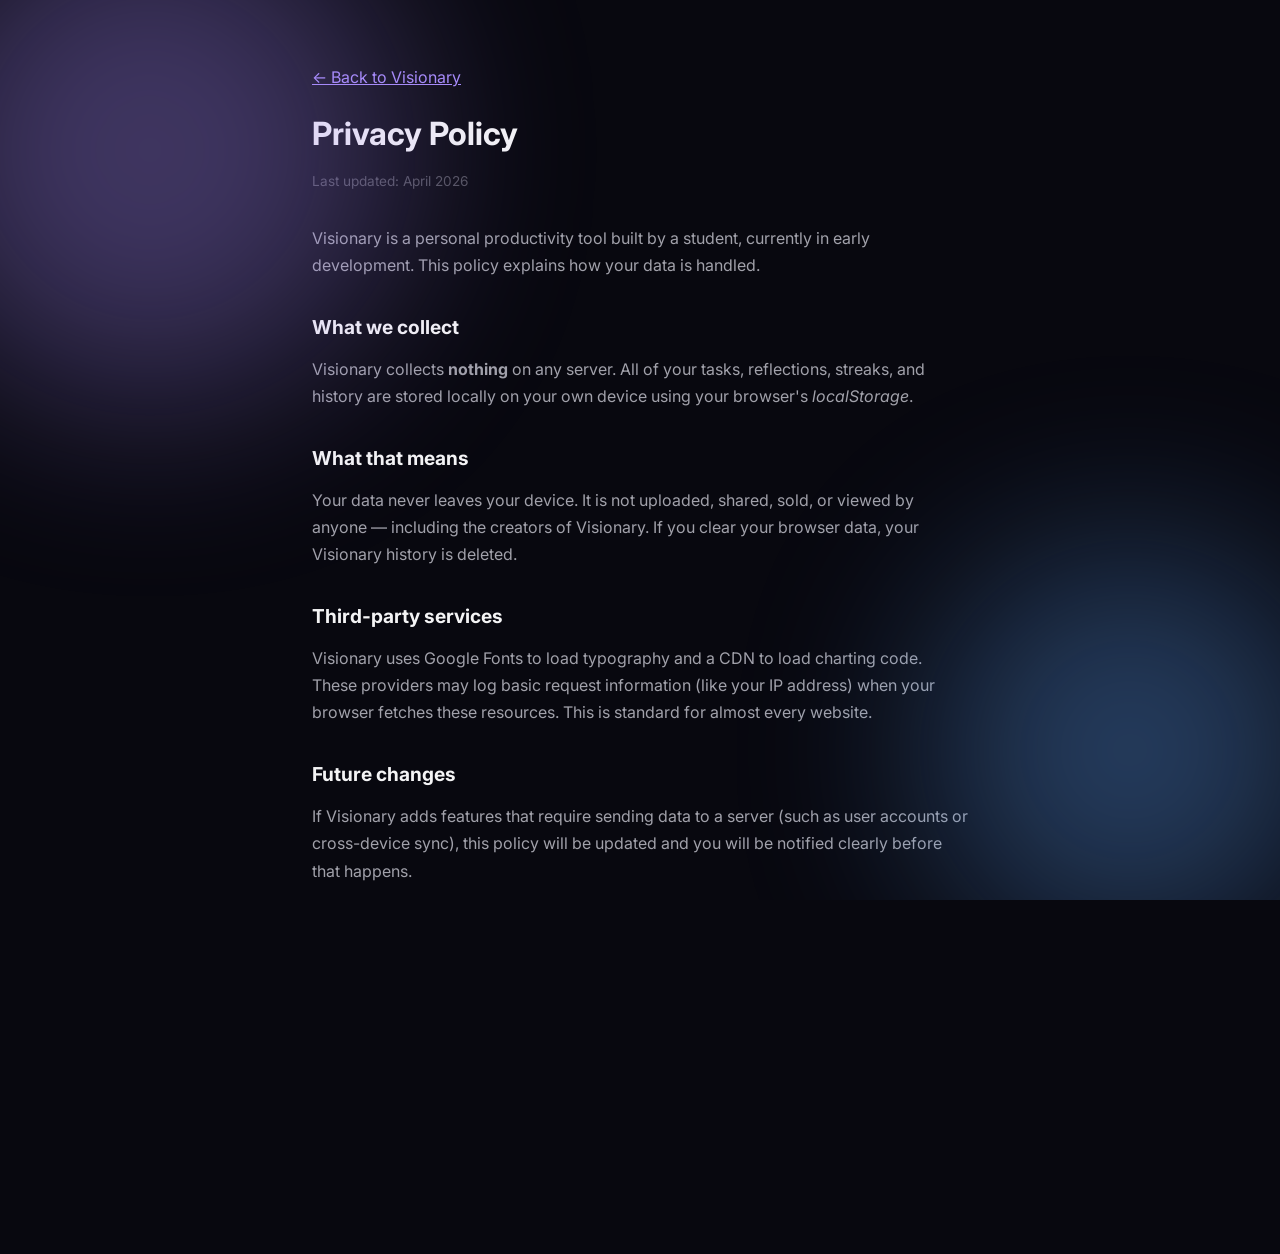
==== privacy.html @ 904a61d9 "Connected Supabase backend" ====
<!DOCTYPE html>
<html lang="en" data-theme="dark">
<head>
  <meta charset="UTF-8">
  <title>Privacy Policy — Visionary</title>
  <link rel="stylesheet" href="style.css">
  <link href="https://fonts.googleapis.com/css2?family=Inter:wght@400;600;700&display=swap" rel="stylesheet">
  <style>
    .policy-wrap { max-width: 720px; margin: 0 auto; padding: 4rem 2rem; line-height: 1.7; }
    .policy-wrap h1 { font-size: 2rem; margin-bottom: 0.5rem; }
    .policy-wrap h2 { font-size: 1.2rem; margin: 2rem 0 0.75rem; }
    .policy-wrap p { margin-bottom: 1rem; color: var(--text-dim); }
    .policy-wrap a { color: var(--accent-1); }
    .policy-wrap .updated { color: var(--text-faint); font-size: 0.85rem; margin-bottom: 2rem; }
  </style>
</head>
<body>
  <div class="bg-blobs">
    <div class="blob blob-1"></div>
    <div class="blob blob-2"></div>
  </div>

  <div class="policy-wrap">
    <p><a href="index.html">← Back to Visionary</a></p>
    <h1>Privacy Policy</h1>
    <p class="updated">Last updated: April 2026</p>

    <p>Visionary is a personal productivity tool built by a student, currently in early development. This policy explains how your data is handled.</p>

    <h2>What we collect</h2>
    <p>Visionary collects <strong>nothing</strong> on any server. All of your tasks, reflections, streaks, and history are stored locally on your own device using your browser's <em>localStorage</em>.</p>

    <h2>What that means</h2>
    <p>Your data never leaves your device. It is not uploaded, shared, sold, or viewed by anyone — including the creators of Visionary. If you clear your browser data, your Visionary history is deleted.</p>

    <h2>Third-party services</h2>
    <p>Visionary uses Google Fonts to load typography and a CDN to load charting code. These providers may log basic request information (like your IP address) when your browser fetches these resources. This is standard for almost every website.</p>

    <h2>Future changes</h2>
    <p>If Visionary adds features that require sending data to a server (such as user accounts or cross-device sync), this policy will be updated and you will be notified clearly before that happens.</p>

    <h2>Your rights</h2>
    <p>Because all data lives on your device, you have full control. You can clear your Visionary data at any time through your browser's settings, or by clearing site data for this domain.</p>

    <h2>Contact</h2>
    <p>Visionary is built by a college student as a solo project. If you have questions, you can reach out at louisl4764@gmail.com.</p>
  </div>
</body>
</html>
---- style.css ----
/* ============================================
   VISIONARY v3 — Theme system + analytics
   ============================================ */

/* Dark theme (default) */
:root,
html[data-theme="dark"] {
  --bg: #08080f;
  --bg-2: #0f0f1e;
  --surface: rgba(255, 255, 255, 0.04);
  --surface-hover: rgba(255, 255, 255, 0.07);
  --surface-strong: rgba(255, 255, 255, 0.1);
  --border: rgba(255, 255, 255, 0.08);
  --border-hover: rgba(255, 255, 255, 0.15);
  --text: #f4f4f5;
  --text-dim: #a1a1aa;
  --text-faint: #52525b;
  --modal-bg: rgba(15, 15, 30, 0.85);

  --accent-1: #a78bfa;
  --accent-2: #60a5fa;
  --accent-3: #34d399;
  --accent-4: #fbbf24;
  --accent-5: #f472b6;

  --cat-focus: #a78bfa;
  --cat-health: #34d399;
  --cat-learn: #60a5fa;
  --cat-build: #fbbf24;
  --cat-rest: #f472b6;

  --gradient-primary: linear-gradient(135deg, #a78bfa 0%, #60a5fa 100%);
  --shadow-glow: 0 0 40px rgba(167, 139, 250, 0.15);
  --blob-opacity: 0.35;
}

/* Light theme */
html[data-theme="light"] {
  --bg: #fafaf9;
  --bg-2: #f4f4f5;
  --surface: rgba(0, 0, 0, 0.03);
  --surface-hover: rgba(0, 0, 0, 0.06);
  --surface-strong: rgba(0, 0, 0, 0.09);
  --border: rgba(0, 0, 0, 0.08);
  --border-hover: rgba(0, 0, 0, 0.15);
  --text: #18181b;
  --text-dim: #52525b;
  --text-faint: #a1a1aa;
  --modal-bg: rgba(250, 250, 249, 0.9);

  --accent-1: #7c3aed;
  --accent-2: #2563eb;
  --accent-3: #059669;
  --accent-4: #d97706;
  --accent-5: #db2777;

  --cat-focus: #7c3aed;
  --cat-health: #059669;
  --cat-learn: #2563eb;
  --cat-build: #d97706;
  --cat-rest: #db2777;

  --gradient-primary: linear-gradient(135deg, #7c3aed 0%, #2563eb 100%);
  --shadow-glow: 0 0 40px rgba(124, 58, 237, 0.1);
  --blob-opacity: 0.15;
}

* { margin: 0; padding: 0; box-sizing: border-box; }

html, body { height: 100%; overflow-x: hidden; }

body {
  font-family: 'Inter', -apple-system, BlinkMacSystemFont, sans-serif;
  background: var(--bg);
  color: var(--text);
  min-height: 100vh;
  position: relative;
  overflow-y: auto;
  -webkit-font-smoothing: antialiased;
  transition: background 0.4s, color 0.4s;
}

/* ============================================
   Background blobs
   ============================================ */
.bg-blobs { position: fixed; inset: 0; overflow: hidden; z-index: 0; pointer-events: none; }

.blob {
  position: absolute;
  border-radius: 50%;
  filter: blur(100px);
  opacity: var(--blob-opacity);
  animation: blob-float 20s infinite ease-in-out;
  transition: opacity 0.4s;
}
.blob-1 { width: 500px; height: 500px; background: var(--accent-1); top: -100px; left: -100px; }
.blob-2 { width: 400px; height: 400px; background: var(--accent-2); bottom: -50px; right: -50px; animation-delay: -5s; }
.blob-3 { width: 350px; height: 350px; background: var(--accent-5); top: 40%; left: 40%; animation-delay: -10s; opacity: calc(var(--blob-opacity) * 0.6); }

@keyframes blob-float {
  0%, 100% { transform: translate(0, 0) scale(1); }
  33% { transform: translate(50px, -50px) scale(1.1); }
  66% { transform: translate(-40px, 30px) scale(0.95); }
}

/* ============================================
   Navigation
   ============================================ */
.nav {
  position: relative;
  z-index: 10;
  display: flex;
  justify-content: space-between;
  align-items: center;
  padding: 1.5rem 2rem;
  max-width: 1400px;
  margin: 0 auto;
  gap: 2rem;
}

.nav-left { display: flex; align-items: center; gap: 2rem; }

.logo { display: flex; align-items: center; gap: 0.75rem; }

.logo-mark {
  width: 28px; height: 28px;
  border-radius: 8px;
  background: var(--gradient-primary);
  box-shadow: var(--shadow-glow);
  position: relative;
}
.logo-mark::after {
  content: ''; position: absolute; inset: 3px;
  border-radius: 5px; background: var(--bg);
  transition: background 0.4s;
}
.logo-mark::before {
  content: ''; position: absolute; inset: 8px;
  border-radius: 3px; background: var(--gradient-primary);
}

.logo-text { font-size: 1.25rem; font-weight: 700; letter-spacing: -0.02em; }

.view-switcher {
  display: flex;
  gap: 0.25rem;
  background: var(--surface);
  border: 1px solid var(--border);
  border-radius: 10px;
  padding: 3px;
}

.view-btn {
  padding: 0.5rem 1rem;
  background: transparent;
  border: none;
  color: var(--text-dim);
  font-size: 0.85rem;
  font-weight: 500;
  cursor: pointer;
  border-radius: 7px;
  transition: all 0.2s;
  font-family: inherit;
}

.view-btn:hover { color: var(--text); }
.view-btn.active { background: var(--surface-strong); color: var(--text); }

.nav-right { display: flex; align-items: center; gap: 1rem; }

.date-display { font-size: 0.85rem; color: var(--text-dim); font-variant-numeric: tabular-nums; }

.icon-btn {
  width: 38px; height: 38px;
  border-radius: 10px;
  background: var(--surface);
  border: 1px solid var(--border);
  color: var(--text-dim);
  cursor: pointer;
  display: flex;
  align-items: center;
  justify-content: center;
  transition: all 0.2s;
}

.icon-btn:hover { background: var(--surface-hover); color: var(--text); border-color: var(--border-hover); }

/* ============================================
   View system
   ============================================ */
.view { display: none; }
.view.active { display: grid; }

/* ============================================
   Layout grid
   ============================================ */
.app-grid {
  position: relative;
  z-index: 5;
  grid-template-columns: 1fr 1fr;
  gap: 1.5rem;
  max-width: 1400px;
  margin: 0 auto;
  padding: 1rem 2rem 4rem;
}

.view-analytics { grid-template-columns: 1fr; }

@media (max-width: 900px) {
  .view-today { grid-template-columns: 1fr; }
  .nav { flex-wrap: wrap; }
}

.col { display: flex; flex-direction: column; gap: 1.5rem; }
.col.full-width { grid-column: 1 / -1; }

/* ============================================
   Stats strip
   ============================================ */
.stats-strip { display: grid; grid-template-columns: repeat(3, 1fr); gap: 0.75rem; }

.stat-card {
  background: var(--surface);
  border: 1px solid var(--border);
  border-radius: 10px;
  padding: 1rem;
  backdrop-filter: blur(20px);
  transition: all 0.3s;
}

.stat-card:hover { background: var(--surface-hover); border-color: var(--border-hover); transform: translateY(-2px); }

.stat-label {
  font-size: 0.75rem;
  color: var(--text-faint);
  text-transform: uppercase;
  letter-spacing: 0.08em;
  margin-bottom: 0.25rem;
}

.stat-value { font-size: 1.5rem; font-weight: 700; display: flex; align-items: baseline; gap: 0.25rem; }
.stat-unit { font-size: 0.9rem; color: var(--text-dim); font-weight: 500; }

/* ============================================
   Progress bar
   ============================================ */
.progress-container {
  height: 6px;
  background: var(--surface);
  border-radius: 100px;
  overflow: hidden;
  border: 1px solid var(--border);
}

.progress-bar {
  height: 100%; width: 0%;
  background: var(--gradient-primary);
  border-radius: 100px;
  transition: width 0.5s cubic-bezier(0.4, 0, 0.2, 1);
  box-shadow: 0 0 12px rgba(167, 139, 250, 0.5);
}

/* ============================================
   Cards
   ============================================ */
.card {
  background: var(--surface);
  border: 1px solid var(--border);
  border-radius: 16px;
  padding: 1.5rem;
  backdrop-filter: blur(20px);
  position: relative;
  overflow: hidden;
  transition: background 0.4s, border-color 0.4s;
}

.glass-card::before {
  content: '';
  position: absolute;
  inset: 0;
  border-radius: 16px;
  padding: 1px;
  background: linear-gradient(135deg, rgba(167, 139, 250, 0.3), transparent 40%, rgba(96, 165, 250, 0.2));
  -webkit-mask: linear-gradient(#fff 0 0) content-box, linear-gradient(#fff 0 0);
  -webkit-mask-composite: xor;
  mask-composite: exclude;
  pointer-events: none;
}

.card-header {
  display: flex;
  justify-content: space-between;
  align-items: flex-start;
  margin-bottom: 1.25rem;
}

.card-header h2, .card-header h3 {
  font-size: 1.25rem;
  font-weight: 700;
  letter-spacing: -0.02em;
  margin-bottom: 0.25rem;
}

.card-header h3 { font-size: 1rem; }

.subtitle { color: var(--text-dim); font-size: 0.85rem; }
.shortcut-hint { font-size: 0.75rem; color: var(--text-faint); }

kbd {
  display: inline-block;
  padding: 2px 6px;
  background: var(--surface-hover);
  border: 1px solid var(--border);
  border-radius: 4px;
  font-family: 'JetBrains Mono', monospace;
  font-size: 0.7rem;
  color: var(--text-dim);
}

/* ============================================
   Input row + custom select
   ============================================ */
.input-row { display: flex; gap: 0.5rem; margin-bottom: 1.25rem; }

#task-input {
  flex: 1;
  padding: 0.75rem 1rem;
  background: var(--surface);
  border: 1px solid var(--border);
  border-radius: 10px;
  color: var(--text);
  font-size: 0.95rem;
  font-family: inherit;
  transition: all 0.2s;
}

#task-input:focus {
  outline: none;
  border-color: var(--accent-1);
  background: var(--surface-hover);
  box-shadow: 0 0 0 3px rgba(167, 139, 250, 0.1);
}

.custom-select { position: relative; }

.select-trigger {
  padding: 0.75rem 0.75rem;
  background: var(--surface);
  border: 1px solid var(--border);
  border-radius: 10px;
  color: var(--text);
  font-size: 0.85rem;
  font-family: inherit;
  cursor: pointer;
  display: flex;
  align-items: center;
  gap: 0.5rem;
  min-width: 120px;
  transition: all 0.2s;
}

.select-trigger:hover { background: var(--surface-hover); border-color: var(--border-hover); }

.select-options {
  position: absolute;
  top: calc(100% + 4px);
  left: 0;
  right: 0;
  background: var(--bg-2);
  border: 1px solid var(--border);
  border-radius: 10px;
  overflow: hidden;
  display: none;
  z-index: 50;
  box-shadow: 0 8px 32px rgba(0, 0, 0, 0.3);
}

.custom-select.open .select-options { display: block; animation: slide-down 0.15s ease-out; }

@keyframes slide-down {
  from { opacity: 0; transform: translateY(-4px); }
  to { opacity: 1; transform: translateY(0); }
}

.select-option {
  padding: 0.6rem 0.75rem;
  font-size: 0.85rem;
  cursor: pointer;
  transition: background 0.1s;
}

.select-option:hover { background: var(--surface-hover); }

.btn-primary {
  padding: 0.75rem 1.5rem;
  background: var(--gradient-primary);
  border: none;
  border-radius: 10px;
  color: white;
  font-weight: 600;
  font-size: 0.95rem;
  cursor: pointer;
  transition: all 0.15s;
  box-shadow: 0 4px 16px rgba(167, 139, 250, 0.25);
  font-family: inherit;
}

.btn-primary:hover { transform: translateY(-1px); box-shadow: 0 6px 20px rgba(167, 139, 250, 0.4); }
.btn-primary:active { transform: translateY(0); }
.btn-block { width: 100%; }

/* ============================================
   Task list
   ============================================ */
.task-list { list-style: none; display: flex; flex-direction: column; gap: 0.5rem; }

.task-item {
  display: flex;
  align-items: center;
  gap: 0.75rem;
  padding: 0.85rem 1rem;
  background: var(--surface);
  border: 1px solid var(--border);
  border-radius: 10px;
  transition: all 0.2s;
  cursor: grab;
  animation: slide-in 0.3s cubic-bezier(0.4, 0, 0.2, 1);
}

.task-item:active { cursor: grabbing; }
.task-item.dragging { opacity: 0.4; }

@keyframes slide-in {
  from { opacity: 0; transform: translateY(-8px); }
  to { opacity: 1; transform: translateY(0); }
}

.task-item:hover { background: var(--surface-hover); border-color: var(--border-hover); transform: translateX(2px); }
.task-item.completed { opacity: 0.45; }
.task-item.completed .task-text { text-decoration: line-through; }

.task-category-dot { width: 8px; height: 8px; border-radius: 50%; flex-shrink: 0; }
.task-category-dot.focus { background: var(--cat-focus); box-shadow: 0 0 8px var(--cat-focus); }
.task-category-dot.health { background: var(--cat-health); box-shadow: 0 0 8px var(--cat-health); }
.task-category-dot.learn { background: var(--cat-learn); box-shadow: 0 0 8px var(--cat-learn); }
.task-category-dot.build { background: var(--cat-build); box-shadow: 0 0 8px var(--cat-build); }
.task-category-dot.rest { background: var(--cat-rest); box-shadow: 0 0 8px var(--cat-rest); }

.task-checkbox {
  width: 18px; height: 18px;
  border-radius: 5px;
  border: 1.5px solid var(--text-faint);
  background: transparent;
  cursor: pointer;
  display: flex; align-items: center; justify-content: center;
  transition: all 0.2s;
  flex-shrink: 0;
}

.task-checkbox:hover { border-color: var(--accent-1); }

.task-checkbox.checked { background: var(--gradient-primary); border-color: transparent; }
.task-checkbox.checked::after { content: '✓'; color: white; font-size: 0.75rem; font-weight: 700; }

.task-text { flex: 1; font-size: 0.95rem; }

.task-time {
  font-size: 0.75rem;
  color: var(--text-dim);
  font-family: 'JetBrains Mono', monospace;
  background: var(--surface);
  padding: 2px 6px;
  border-radius: 4px;
}

.delete-btn {
  background: transparent;
  border: none;
  color: var(--text-faint);
  cursor: pointer;
  font-size: 1.1rem;
  opacity: 0;
  transition: all 0.2s;
  padding: 2px 6px;
  border-radius: 4px;
}

.task-item:hover .delete-btn { opacity: 1; }
.delete-btn:hover { color: #f87171; background: rgba(248, 113, 113, 0.1); }

.empty-state { text-align: center; padding: 2.5rem 1rem; color: var(--text-faint); }
.empty-state.hidden { display: none; }
.empty-icon { font-size: 2rem; margin-bottom: 0.5rem; opacity: 0.6; }

/* ============================================
   Timeline
   ============================================ */
.timeline-card { min-height: 500px; max-height: 80vh; display: flex; flex-direction: column; }

.now-indicator-label {
  font-family: 'JetBrains Mono', monospace;
  font-size: 0.75rem;
  color: var(--accent-3);
  padding: 4px 8px;
  background: rgba(52, 211, 153, 0.1);
  border: 1px solid rgba(52, 211, 153, 0.2);
  border-radius: 6px;
}

.timeline-container { flex: 1; overflow-y: auto; position: relative; padding-right: 0.5rem; padding-top: 8px; }
.timeline-container::-webkit-scrollbar { width: 6px; }
.timeline-container::-webkit-scrollbar-track { background: transparent; }
.timeline-container::-webkit-scrollbar-thumb { background: var(--border); border-radius: 3px; }

.hour-block {
  display: grid;
  grid-template-columns: 50px 1fr;
  min-height: 55px;
  position: relative;
  border-top: 1px solid var(--border);
}

.hour-block:first-child { border-top: none; }

.hour-label {
  font-family: 'JetBrains Mono', monospace;
  font-size: 0.7rem;
  color: var(--text-faint);
  padding: 4px 8px 0 0;
  text-align: right;
}

.hour-slot {
  position: relative;
  min-height: 55px;
  border-left: 1px solid var(--border);
  padding: 4px 0 4px 8px;
  transition: background 0.15s;
}

.hour-slot.drag-over { background: rgba(167, 139, 250, 0.08); }

.hour-slot.is-now::before {
  content: '';
  position: absolute;
  left: 0; top: 0;
  height: 2px; width: 100%;
  background: var(--accent-3);
  box-shadow: 0 0 8px var(--accent-3);
  z-index: 5;
}

.hour-slot.is-now::after {
  content: '';
  position: absolute;
  left: -4px; top: -4px;
  width: 8px; height: 8px;
  border-radius: 50%;
  background: var(--accent-3);
  box-shadow: 0 0 8px var(--accent-3);
  z-index: 6;
}

.scheduled-task {
  background: var(--surface-hover);
  border: 1px solid var(--border-hover);
  border-left: 3px solid var(--accent-1);
  border-radius: 6px;
  padding: 6px 10px;
  margin-bottom: 4px;
  font-size: 0.85rem;
  display: flex;
  align-items: center;
  gap: 6px;
  animation: slide-in 0.25s ease-out;
}

.scheduled-task.focus { border-left-color: var(--cat-focus); }
.scheduled-task.health { border-left-color: var(--cat-health); }
.scheduled-task.learn { border-left-color: var(--cat-learn); }
.scheduled-task.build { border-left-color: var(--cat-build); }
.scheduled-task.rest { border-left-color: var(--cat-rest); }

.scheduled-task.completed { opacity: 0.4; text-decoration: line-through; }

.scheduled-remove {
  margin-left: auto;
  background: transparent;
  border: none;
  color: var(--text-faint);
  cursor: pointer;
  font-size: 0.9rem;
  opacity: 0;
  transition: opacity 0.2s;
}

.scheduled-task:hover .scheduled-remove { opacity: 1; }

/* ============================================
   Analytics
   ============================================ */
.analytics-header {
  display: flex;
  justify-content: space-between;
  align-items: flex-end;
  margin-bottom: 1.5rem;
  flex-wrap: wrap;
  gap: 1rem;
}

.analytics-header h1 {
  font-size: 2rem;
  font-weight: 700;
  letter-spacing: -0.03em;
  margin-bottom: 0.25rem;
}

.period-selector {
  display: flex;
  gap: 0.25rem;
  background: var(--surface);
  border: 1px solid var(--border);
  border-radius: 10px;
  padding: 3px;
}

.period-btn {
  padding: 0.5rem 1rem;
  background: transparent;
  border: none;
  color: var(--text-dim);
  font-size: 0.85rem;
  font-family: inherit;
  cursor: pointer;
  border-radius: 7px;
  transition: all 0.2s;
}

.period-btn:hover { color: var(--text); }
.period-btn.active { background: var(--surface-strong); color: var(--text); }

.analytics-summary {
  display: grid;
  grid-template-columns: repeat(4, 1fr);
  gap: 0.75rem;
  margin-bottom: 1.5rem;
}

@media (max-width: 700px) {
  .analytics-summary { grid-template-columns: repeat(2, 1fr); }
}

.summary-card {
  background: var(--surface);
  border: 1px solid var(--border);
  border-radius: 12px;
  padding: 1.25rem;
  backdrop-filter: blur(20px);
}

.summary-label {
  font-size: 0.75rem;
  color: var(--text-faint);
  text-transform: uppercase;
  letter-spacing: 0.08em;
  margin-bottom: 0.5rem;
}

.summary-value { font-size: 1.75rem; font-weight: 700; letter-spacing: -0.02em; }
.summary-trend { font-size: 0.75rem; color: var(--text-dim); margin-top: 0.25rem; }

.charts-grid {
  display: grid;
  grid-template-columns: 1fr 1fr;
  gap: 1rem;
}

.chart-wide { grid-column: 1 / -1; }
@media (max-width: 700px) { .charts-grid { grid-template-columns: 1fr; } }

.chart-card { min-height: 280px; }
.chart-wrap { position: relative; height: 220px; }

.analytics-empty { text-align: center; padding: 3rem 1rem; color: var(--text-dim); display: none; }
.analytics-empty.visible { display: block; }

/* ============================================
   Reflection modal
   ============================================ */
.modal-backdrop {
  position: fixed;
  inset: 0;
  background: rgba(0, 0, 0, 0.6);
  backdrop-filter: blur(10px);
  display: none;
  align-items: center;
  justify-content: center;
  z-index: 1000;
  animation: fade-in 0.2s ease-out;
}

.modal-backdrop.open { display: flex; }

@keyframes fade-in {
  from { opacity: 0; }
  to { opacity: 1; }
}

.modal {
  background: var(--modal-bg);
  backdrop-filter: blur(40px);
  border: 1px solid var(--border);
  border-radius: 16px;
  padding: 2rem;
  max-width: 480px;
  width: calc(100% - 2rem);
  max-height: 90vh;
  overflow-y: auto;
  animation: modal-in 0.3s cubic-bezier(0.4, 0, 0.2, 1);
}

@keyframes modal-in {
  from { opacity: 0; transform: translateY(20px) scale(0.96); }
  to { opacity: 1; transform: translateY(0) scale(1); }
}

.modal-header {
  display: flex;
  justify-content: space-between;
  align-items: flex-start;
  margin-bottom: 1.5rem;
}

.modal-body { display: flex; flex-direction: column; gap: 1.25rem; }

.reflect-stats {
  display: grid;
  grid-template-columns: 1fr 1fr;
  gap: 0.75rem;
  padding-bottom: 0.5rem;
}

.reflect-stat {
  background: var(--surface);
  border: 1px solid var(--border);
  border-radius: 10px;
  padding: 0.85rem;
}

.reflect-stat-label { font-size: 0.7rem; color: var(--text-faint); text-transform: uppercase; letter-spacing: 0.08em; }
.reflect-stat-value { font-size: 1.1rem; font-weight: 600; margin-top: 0.25rem; }

.reflect-field { display: flex; flex-direction: column; gap: 0.5rem; }

.reflect-field label {
  font-size: 0.9rem;
  font-weight: 500;
  display: flex;
  justify-content: space-between;
  align-items: center;
}

.slider-val {
  font-family: 'JetBrains Mono', monospace;
  font-weight: 700;
  color: var(--accent-1);
  font-size: 1rem;
}

.slider {
  -webkit-appearance: none;
  width: 100%;
  height: 6px;
  border-radius: 100px;
  background: var(--surface-strong);
  outline: none;
}

.slider::-webkit-slider-thumb {
  -webkit-appearance: none;
  width: 20px;
  height: 20px;
  border-radius: 50%;
  background: var(--gradient-primary);
  cursor: pointer;
  box-shadow: 0 0 0 4px var(--bg), 0 4px 12px rgba(167, 139, 250, 0.4);
}

.slider::-moz-range-thumb {
  width: 20px;
  height: 20px;
  border-radius: 50%;
  background: var(--accent-1);
  cursor: pointer;
  border: none;
}

.slider-hint {
  display: flex;
  justify-content: space-between;
  font-size: 0.75rem;
  color: var(--text-faint);
}

#reflect-note {
  padding: 0.75rem 1rem;
  background: var(--surface);
  border: 1px solid var(--border);
  border-radius: 10px;
  color: var(--text);
  font-family: inherit;
  font-size: 0.9rem;
  resize: vertical;
  transition: all 0.2s;
}

#reflect-note:focus {
  outline: none;
  border-color: var(--accent-1);
  background: var(--surface-hover);
}

/* ============================================
   Footer
   ============================================ */
footer {
  position: relative;
  z-index: 5;
  text-align: center;
  padding: 3rem 2rem;
  color: var(--text-faint);
  font-size: 0.85rem;
}
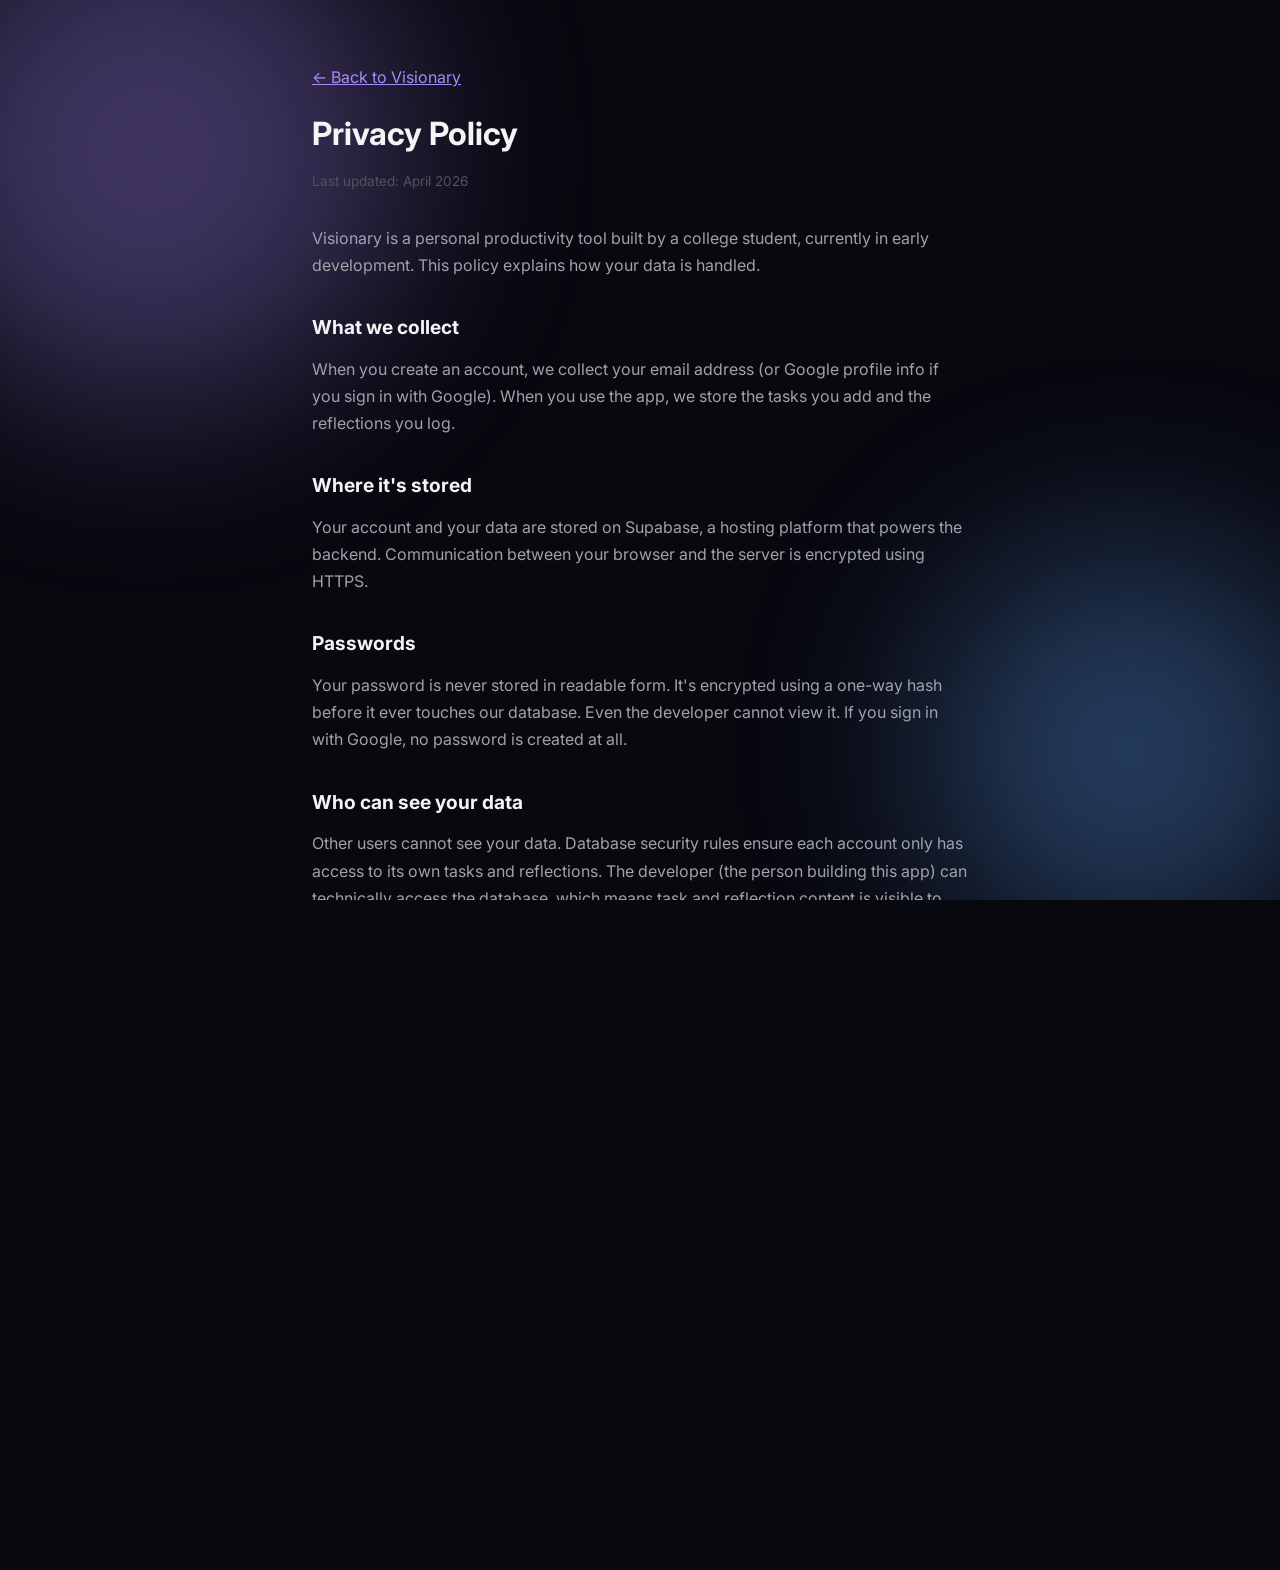
==== commit 0f9a2d60: "Cloud sync for tasks, reflections, and profile" ====
--- a/privacy.html
+++ b/privacy.html
@@ -6,7 +6,7 @@
   <link rel="stylesheet" href="style.css">
   <link href="https://fonts.googleapis.com/css2?family=Inter:wght@400;600;700&display=swap" rel="stylesheet">
   <style>
-    .policy-wrap { max-width: 720px; margin: 0 auto; padding: 4rem 2rem; line-height: 1.7; }
+    .policy-wrap { max-width: 720px; margin: 0 auto; padding: 4rem 2rem; line-height: 1.7; position: relative; z-index: 5; }
     .policy-wrap h1 { font-size: 2rem; margin-bottom: 0.5rem; }
     .policy-wrap h2 { font-size: 1.2rem; margin: 2rem 0 0.75rem; }
     .policy-wrap p { margin-bottom: 1rem; color: var(--text-dim); }
@@ -25,25 +25,31 @@
     <h1>Privacy Policy</h1>
     <p class="updated">Last updated: April 2026</p>
 
-    <p>Visionary is a personal productivity tool built by a student, currently in early development. This policy explains how your data is handled.</p>
+    <p>Visionary is a personal productivity tool built by a college student, currently in early development. This policy explains how your data is handled.</p>
 
     <h2>What we collect</h2>
-    <p>Visionary collects <strong>nothing</strong> on any server. All of your tasks, reflections, streaks, and history are stored locally on your own device using your browser's <em>localStorage</em>.</p>
+    <p>When you create an account, we collect your email address (or Google profile info if you sign in with Google). When you use the app, we store the tasks you add and the reflections you log.</p>
 
-    <h2>What that means</h2>
-    <p>Your data never leaves your device. It is not uploaded, shared, sold, or viewed by anyone — including the creators of Visionary. If you clear your browser data, your Visionary history is deleted.</p>
+    <h2>Where it's stored</h2>
+    <p>Your account and your data are stored on Supabase, a hosting platform that powers the backend. Communication between your browser and the server is encrypted using HTTPS.</p>
 
-    <h2>Third-party services</h2>
-    <p>Visionary uses Google Fonts to load typography and a CDN to load charting code. These providers may log basic request information (like your IP address) when your browser fetches these resources. This is standard for almost every website.</p>
+    <h2>Passwords</h2>
+    <p>Your password is never stored in readable form. It's encrypted using a one-way hash before it ever touches our database. Even the developer cannot view it. If you sign in with Google, no password is created at all.</p>
+
+    <h2>Who can see your data</h2>
+    <p>Other users cannot see your data. Database security rules ensure each account only has access to its own tasks and reflections. The developer (the person building this app) can technically access the database, which means task and reflection content is visible to them. Please don't enter sensitive personal information you wouldn't want them to read.</p>
+
+    <h2>Tracking and analytics</h2>
+    <p>Visionary does not use third-party tracking, advertising, or behavioral analytics tools. We do not sell, trade, or share your data with anyone.</p>
+
+    <h2>Your rights</h2>
+    <p>You can stop using Visionary at any time. If you want your account and data deleted, contact the developer (info below) and it will be removed within a few days.</p>
 
     <h2>Future changes</h2>
-    <p>If Visionary adds features that require sending data to a server (such as user accounts or cross-device sync), this policy will be updated and you will be notified clearly before that happens.</p>
-
-    <h2>Your rights</h2>
-    <p>Because all data lives on your device, you have full control. You can clear your Visionary data at any time through your browser's settings, or by clearing site data for this domain.</p>
+    <p>If Visionary adds features that meaningfully change how data is handled (such as sharing features, AI training on user data, or third-party integrations), this policy will be updated and you'll be notified before any change takes effect.</p>
 
     <h2>Contact</h2>
-    <p>Visionary is built by a college student as a solo project. If you have questions, you can reach out at louisl4764@gmail.com.</p>
+    <p>Visionary is built by a college student as a solo project. For questions or to request data deletion, reach out at [your email].</p>
   </div>
 </body>
 </html>
--- a/style.css
+++ b/style.css
@@ -830,4 +830,169 @@
   padding: 3rem 2rem;
   color: var(--text-faint);
   font-size: 0.85rem;
+}
+
+/* ============================================
+   Auth screen
+   ============================================ */
+.auth-screen {
+  min-height: 100vh;
+  display: flex;
+  align-items: center;
+  justify-content: center;
+  padding: 2rem 1rem;
+  position: relative;
+}
+
+.auth-container {
+  position: relative;
+  z-index: 5;
+  width: 100%;
+  max-width: 420px;
+  display: flex;
+  flex-direction: column;
+  align-items: center;
+  gap: 2rem;
+}
+
+.auth-logo {
+  display: flex;
+  align-items: center;
+  justify-content: center;
+  gap: 0.75rem;
+  width: 100%;
+}
+
+.auth-card {
+  width: 100%;
+  padding: 2.5rem;
+}
+
+.auth-title {
+  font-size: 1.75rem;
+  font-weight: 700;
+  letter-spacing: -0.02em;
+  margin-bottom: 0.5rem;
+}
+
+.auth-subtitle {
+  color: var(--text-dim);
+  font-size: 0.95rem;
+  margin-bottom: 1.5rem;
+}
+
+.btn-google {
+  width: 100%;
+  padding: 0.85rem 1rem;
+  background: var(--surface);
+  border: 1px solid var(--border);
+  border-radius: 10px;
+  color: var(--text);
+  font-size: 0.95rem;
+  font-family: inherit;
+  font-weight: 500;
+  cursor: pointer;
+  display: flex;
+  align-items: center;
+  justify-content: center;
+  gap: 0.75rem;
+  transition: all 0.2s;
+}
+
+.btn-google:hover {
+  background: var(--surface-hover);
+  border-color: var(--border-hover);
+}
+
+.auth-divider {
+  display: flex;
+  align-items: center;
+  gap: 1rem;
+  margin: 1.5rem 0;
+  color: var(--text-faint);
+  font-size: 0.8rem;
+}
+
+.auth-divider::before,
+.auth-divider::after {
+  content: '';
+  flex: 1;
+  height: 1px;
+  background: var(--border);
+}
+
+.auth-form {
+  display: flex;
+  flex-direction: column;
+  gap: 0.75rem;
+}
+
+.auth-form input {
+  padding: 0.85rem 1rem;
+  background: var(--surface);
+  border: 1px solid var(--border);
+  border-radius: 10px;
+  color: var(--text);
+  font-size: 0.95rem;
+  font-family: inherit;
+  transition: all 0.2s;
+}
+
+.auth-form input:focus {
+  outline: none;
+  border-color: var(--accent-1);
+  background: var(--surface-hover);
+  box-shadow: 0 0 0 3px rgba(167, 139, 250, 0.1);
+}
+
+.auth-error {
+  color: #f87171;
+  font-size: 0.85rem;
+  min-height: 1rem;
+  margin: 0;
+}
+
+.auth-toggle {
+  text-align: center;
+  font-size: 0.9rem;
+  color: var(--text-dim);
+  margin-top: 1.5rem;
+}
+
+.auth-toggle a {
+  color: var(--accent-1);
+  text-decoration: none;
+  font-weight: 500;
+  margin-left: 0.25rem;
+}
+
+.auth-toggle a:hover {
+  text-decoration: underline;
+}
+
+.auth-footer {
+  font-size: 0.8rem;
+  color: var(--text-faint);
+  text-align: center;
+}
+
+.auth-footer a {
+  color: var(--text-dim);
+  text-decoration: underline;
+}
+
+/* Ensure auth interactivity always works */
+.auth-screen,
+.auth-screen * {
+  pointer-events: auto;
+}
+
+.auth-screen .bg-blobs,
+.auth-screen .blob {
+  pointer-events: none;
+}
+
+.auth-card {
+  position: relative;
+  z-index: 10;
 }
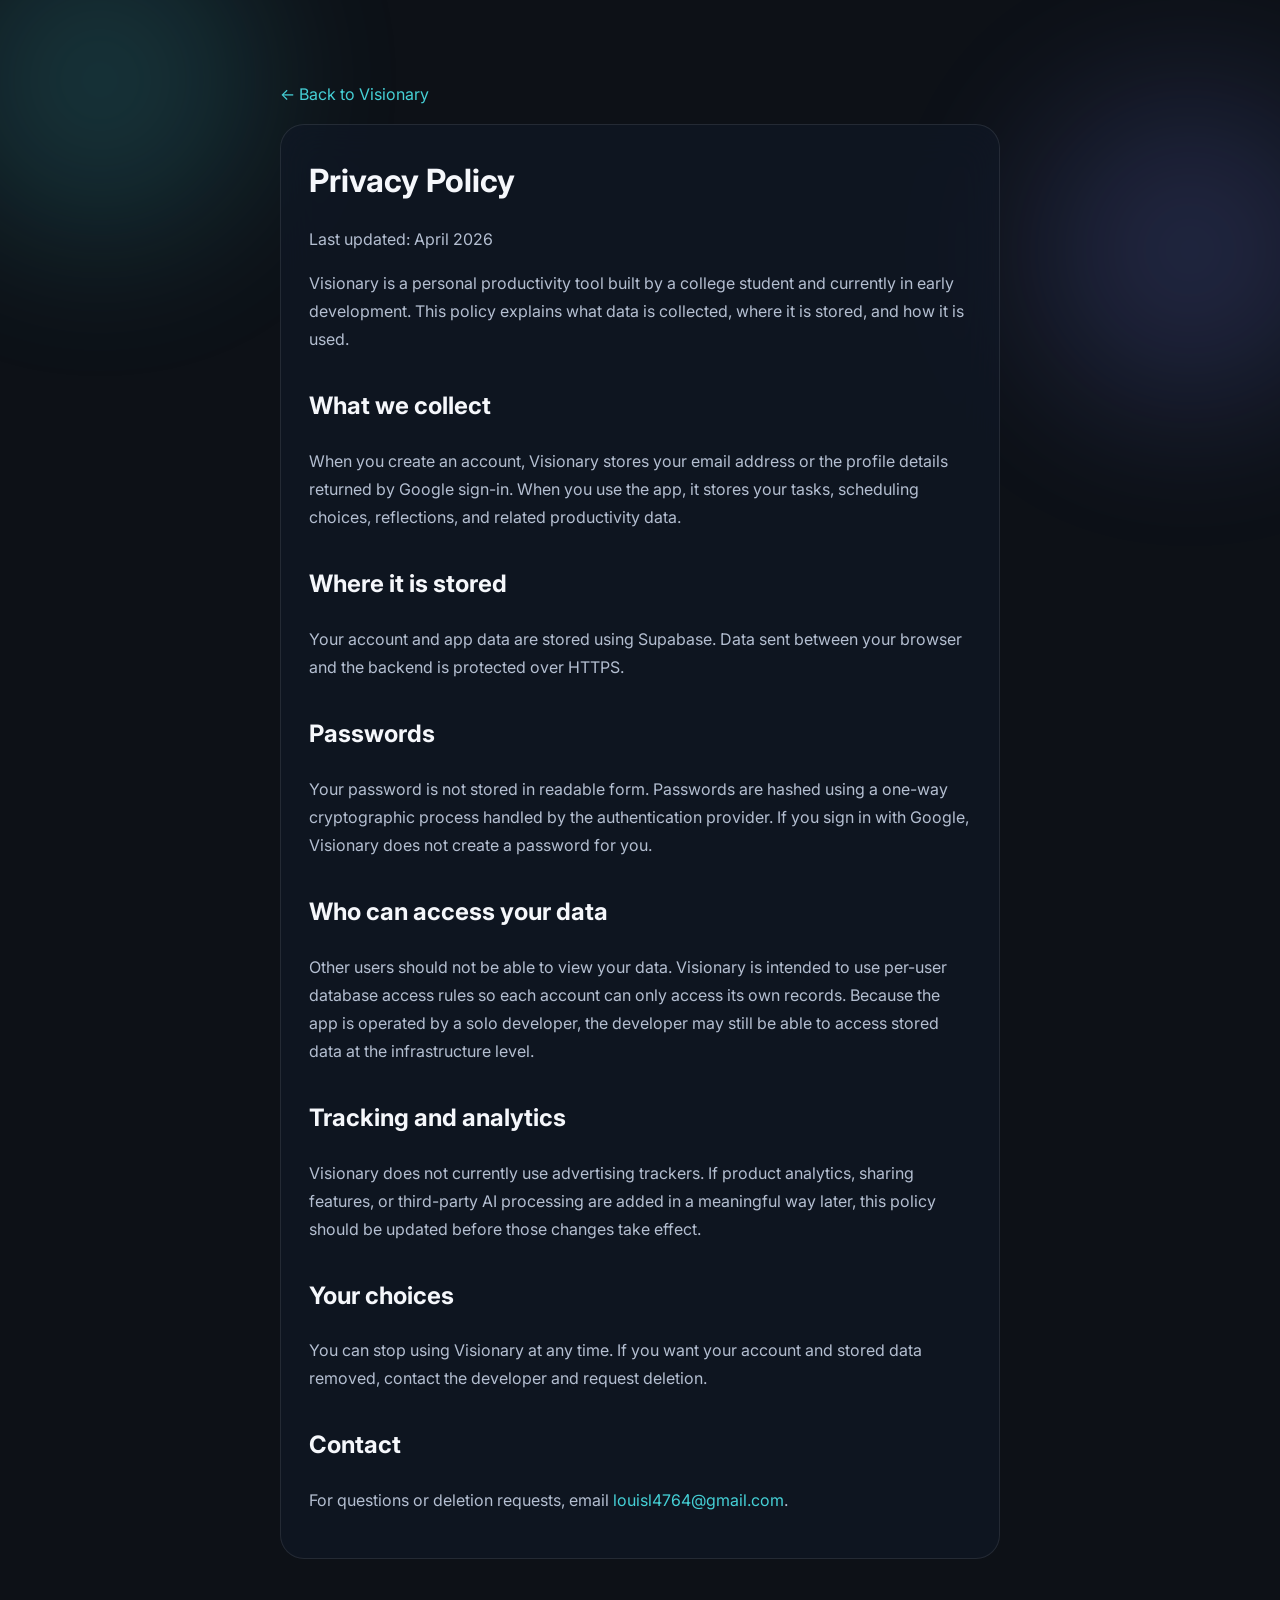
==== commit 8639541a: "Major Rework/Optimization Changes" ====
--- a/privacy.html
+++ b/privacy.html
@@ -2,54 +2,50 @@
 <html lang="en" data-theme="dark">
 <head>
   <meta charset="UTF-8">
+  <meta name="viewport" content="width=device-width, initial-scale=1.0">
   <title>Privacy Policy — Visionary</title>
-  <link rel="stylesheet" href="style.css">
+  <link rel="preconnect" href="https://fonts.googleapis.com">
+  <link rel="preconnect" href="https://fonts.gstatic.com" crossorigin>
   <link href="https://fonts.googleapis.com/css2?family=Inter:wght@400;600;700&display=swap" rel="stylesheet">
   <style>
-    .policy-wrap { max-width: 720px; margin: 0 auto; padding: 4rem 2rem; line-height: 1.7; position: relative; z-index: 5; }
-    .policy-wrap h1 { font-size: 2rem; margin-bottom: 0.5rem; }
-    .policy-wrap h2 { font-size: 1.2rem; margin: 2rem 0 0.75rem; }
-    .policy-wrap p { margin-bottom: 1rem; color: var(--text-dim); }
-    .policy-wrap a { color: var(--accent-1); }
-    .policy-wrap .updated { color: var(--text-faint); font-size: 0.85rem; margin-bottom: 2rem; }
+    :root { --bg:#0d1117; --surface:rgba(17,25,40,.62); --text:#f5f7fb; --text-dim:#b4bfd1; --border:rgba(255,255,255,.09); --accent:#45d0d6; }
+    * { box-sizing:border-box; }
+    body { margin:0; font-family:Inter,system-ui,sans-serif; background:var(--bg); color:var(--text); }
+    .bg-blobs { position:fixed; inset:0; overflow:hidden; pointer-events:none; }
+    .blob { position:absolute; width:320px; height:320px; border-radius:999px; filter:blur(80px); opacity:.18; }
+    .blob-1 { background:#45d0d6; left:-60px; top:-80px; }
+    .blob-2 { background:#7c87ff; right:-70px; top:10%; }
+    .policy-wrap { max-width:760px; margin:0 auto; padding:4rem 1.25rem; line-height:1.75; position:relative; z-index:1; }
+    h1 { font-size:2rem; margin:0 0 .5rem; }
+    h2 { margin-top:2rem; }
+    p { color:var(--text-dim); }
+    a { color:var(--accent); text-decoration:none; }
+    .card { background:var(--surface); border:1px solid var(--border); border-radius:24px; padding:28px; backdrop-filter:blur(20px); }
   </style>
 </head>
 <body>
-  <div class="bg-blobs">
-    <div class="blob blob-1"></div>
-    <div class="blob blob-2"></div>
-  </div>
-
+  <div class="bg-blobs"><div class="blob blob-1"></div><div class="blob blob-2"></div></div>
   <div class="policy-wrap">
     <p><a href="index.html">← Back to Visionary</a></p>
-    <h1>Privacy Policy</h1>
-    <p class="updated">Last updated: April 2026</p>
-
-    <p>Visionary is a personal productivity tool built by a college student, currently in early development. This policy explains how your data is handled.</p>
-
-    <h2>What we collect</h2>
-    <p>When you create an account, we collect your email address (or Google profile info if you sign in with Google). When you use the app, we store the tasks you add and the reflections you log.</p>
-
-    <h2>Where it's stored</h2>
-    <p>Your account and your data are stored on Supabase, a hosting platform that powers the backend. Communication between your browser and the server is encrypted using HTTPS.</p>
-
-    <h2>Passwords</h2>
-    <p>Your password is never stored in readable form. It's encrypted using a one-way hash before it ever touches our database. Even the developer cannot view it. If you sign in with Google, no password is created at all.</p>
-
-    <h2>Who can see your data</h2>
-    <p>Other users cannot see your data. Database security rules ensure each account only has access to its own tasks and reflections. The developer (the person building this app) can technically access the database, which means task and reflection content is visible to them. Please don't enter sensitive personal information you wouldn't want them to read.</p>
-
-    <h2>Tracking and analytics</h2>
-    <p>Visionary does not use third-party tracking, advertising, or behavioral analytics tools. We do not sell, trade, or share your data with anyone.</p>
-
-    <h2>Your rights</h2>
-    <p>You can stop using Visionary at any time. If you want your account and data deleted, contact the developer (info below) and it will be removed within a few days.</p>
-
-    <h2>Future changes</h2>
-    <p>If Visionary adds features that meaningfully change how data is handled (such as sharing features, AI training on user data, or third-party integrations), this policy will be updated and you'll be notified before any change takes effect.</p>
-
-    <h2>Contact</h2>
-    <p>Visionary is built by a college student as a solo project. For questions or to request data deletion, reach out at [your email].</p>
+    <div class="card">
+      <h1>Privacy Policy</h1>
+      <p>Last updated: April 2026</p>
+      <p>Visionary is a personal productivity tool built by a college student and currently in early development. This policy explains what data is collected, where it is stored, and how it is used.</p>
+      <h2>What we collect</h2>
+      <p>When you create an account, Visionary stores your email address or the profile details returned by Google sign-in. When you use the app, it stores your tasks, scheduling choices, reflections, and related productivity data.</p>
+      <h2>Where it is stored</h2>
+      <p>Your account and app data are stored using Supabase. Data sent between your browser and the backend is protected over HTTPS.</p>
+      <h2>Passwords</h2>
+      <p>Your password is not stored in readable form. Passwords are hashed using a one-way cryptographic process handled by the authentication provider. If you sign in with Google, Visionary does not create a password for you.</p>
+      <h2>Who can access your data</h2>
+      <p>Other users should not be able to view your data. Visionary is intended to use per-user database access rules so each account can only access its own records. Because the app is operated by a solo developer, the developer may still be able to access stored data at the infrastructure level.</p>
+      <h2>Tracking and analytics</h2>
+      <p>Visionary does not currently use advertising trackers. If product analytics, sharing features, or third-party AI processing are added in a meaningful way later, this policy should be updated before those changes take effect.</p>
+      <h2>Your choices</h2>
+      <p>You can stop using Visionary at any time. If you want your account and stored data removed, contact the developer and request deletion.</p>
+      <h2>Contact</h2>
+      <p>For questions or deletion requests, email <a href="mailto:louisl4764@gmail.com">louisl4764@gmail.com</a>.</p>
+    </div>
   </div>
 </body>
 </html>
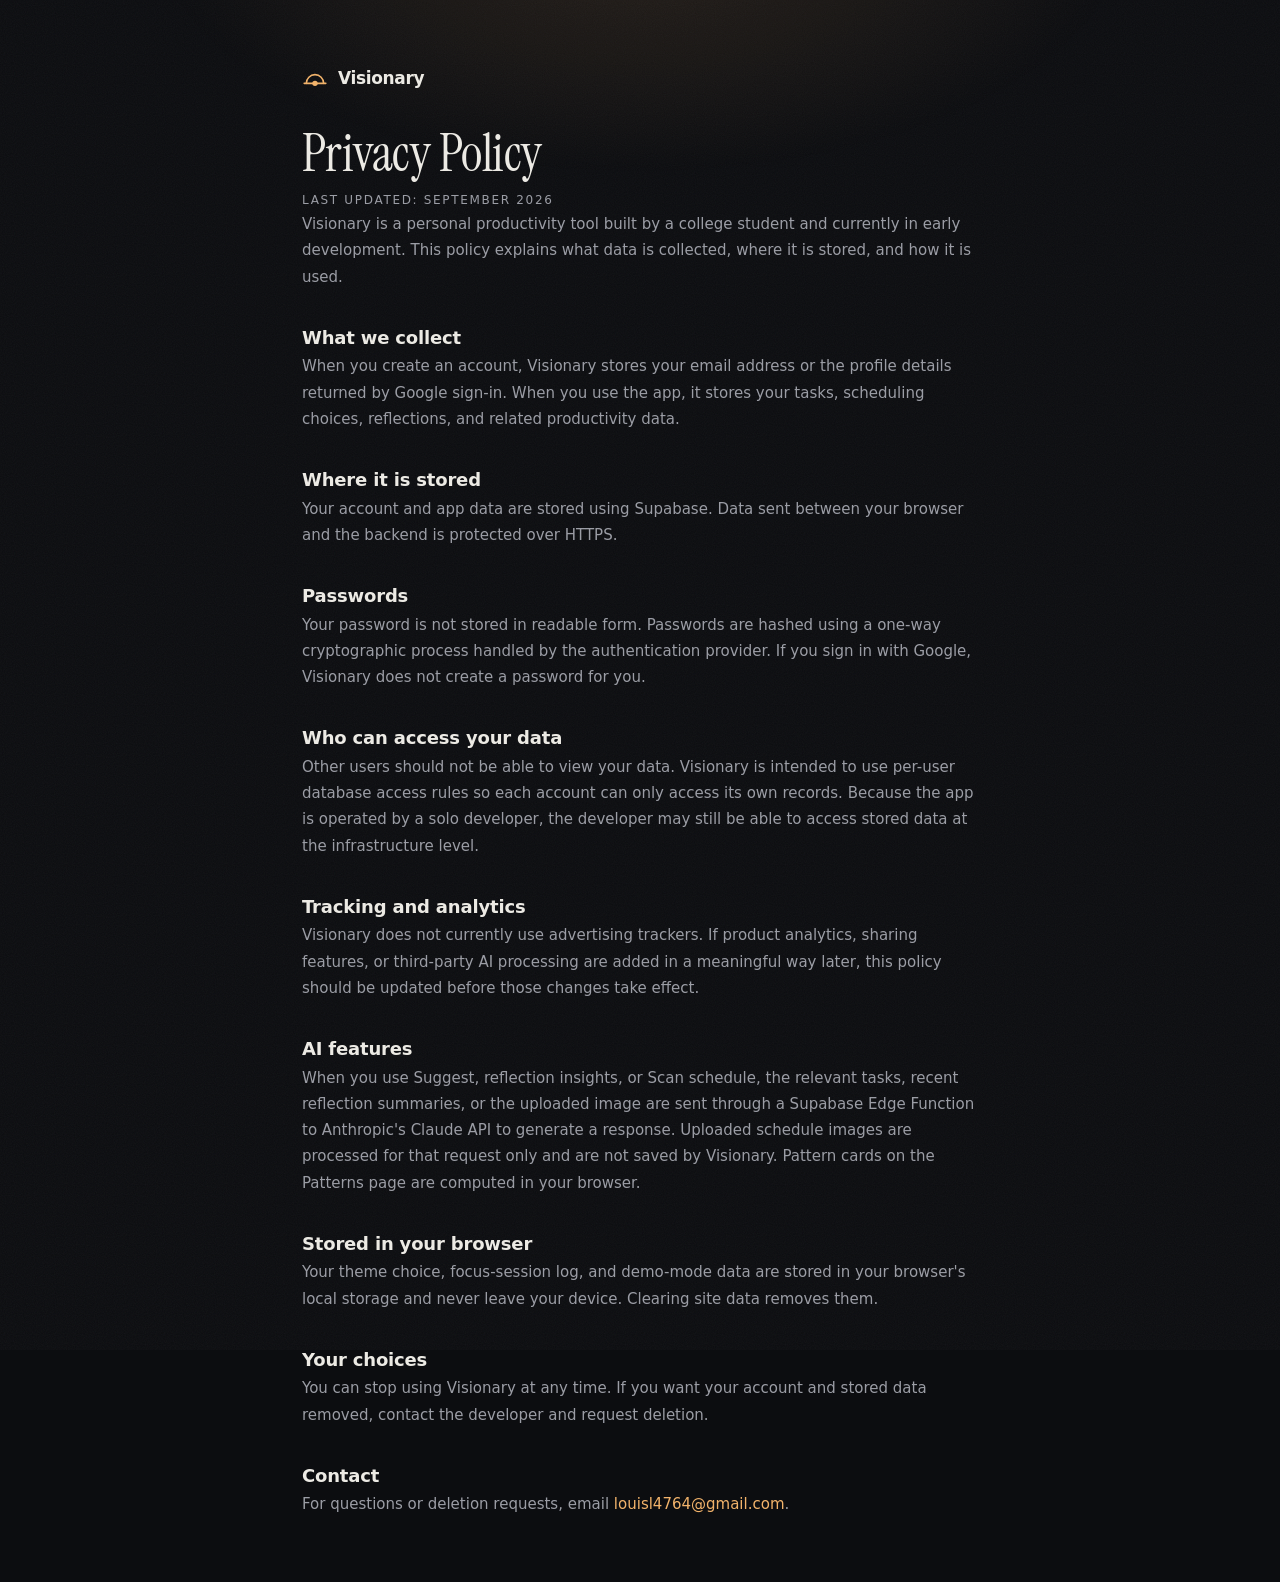
==== commit 6ef75a30: "Visionary 4.0 'Horizon': redesign + day horizon, focus sessions, schedule import review, patterns he" ====
--- a/privacy.html
+++ b/privacy.html
@@ -4,32 +4,21 @@
   <meta charset="UTF-8">
   <meta name="viewport" content="width=device-width, initial-scale=1.0">
   <title>Privacy Policy — Visionary</title>
+  <script>try { document.documentElement.setAttribute('data-theme', localStorage.getItem('visionary-theme') || 'dark'); } catch (e) {}</script>
+  <link href="https://api.fontshare.com/v2/css?f[]=satoshi@400,500,700&display=swap" rel="stylesheet">
   <link rel="preconnect" href="https://fonts.googleapis.com">
   <link rel="preconnect" href="https://fonts.gstatic.com" crossorigin>
-  <link href="https://fonts.googleapis.com/css2?family=Inter:wght@400;600;700&display=swap" rel="stylesheet">
-  <style>
-    :root { --bg:#0d1117; --surface:rgba(17,25,40,.62); --text:#f5f7fb; --text-dim:#b4bfd1; --border:rgba(255,255,255,.09); --accent:#45d0d6; }
-    * { box-sizing:border-box; }
-    body { margin:0; font-family:Inter,system-ui,sans-serif; background:var(--bg); color:var(--text); }
-    .bg-blobs { position:fixed; inset:0; overflow:hidden; pointer-events:none; }
-    .blob { position:absolute; width:320px; height:320px; border-radius:999px; filter:blur(80px); opacity:.18; }
-    .blob-1 { background:#45d0d6; left:-60px; top:-80px; }
-    .blob-2 { background:#7c87ff; right:-70px; top:10%; }
-    .policy-wrap { max-width:760px; margin:0 auto; padding:4rem 1.25rem; line-height:1.75; position:relative; z-index:1; }
-    h1 { font-size:2rem; margin:0 0 .5rem; }
-    h2 { margin-top:2rem; }
-    p { color:var(--text-dim); }
-    a { color:var(--accent); text-decoration:none; }
-    .card { background:var(--surface); border:1px solid var(--border); border-radius:24px; padding:28px; backdrop-filter:blur(20px); }
-  </style>
+  <link href="https://fonts.googleapis.com/css2?family=Instrument+Serif:ital@0;1&family=JetBrains+Mono:wght@400;500&display=swap" rel="stylesheet">
+  <link rel="stylesheet" href="style.css">
 </head>
 <body>
-  <div class="bg-blobs"><div class="blob blob-1"></div><div class="blob blob-2"></div></div>
+  <div class="grain" aria-hidden="true"></div>
+  <div class="horizon-glow" aria-hidden="true"></div>
   <div class="policy-wrap">
-    <p><a href="index.html">← Back to Visionary</a></p>
-    <div class="card">
+    <a class="brand" href="index.html" aria-label="Back to Visionary"><svg class="brand-mark" viewBox="0 0 48 48" fill="none" stroke="currentColor" stroke-width="3" stroke-linecap="round" aria-hidden="true"><path d="M8 32a16 16 0 0 1 32 0"/><path d="M4 32h40"/><circle cx="24" cy="32" r="5" fill="currentColor" stroke="none"/></svg><span>Visionary</span></a>
+    <div>
       <h1>Privacy Policy</h1>
-      <p>Last updated: April 2026</p>
+      <p class="eyebrow">Last updated: September 2026</p>
       <p>Visionary is a personal productivity tool built by a college student and currently in early development. This policy explains what data is collected, where it is stored, and how it is used.</p>
       <h2>What we collect</h2>
       <p>When you create an account, Visionary stores your email address or the profile details returned by Google sign-in. When you use the app, it stores your tasks, scheduling choices, reflections, and related productivity data.</p>
@@ -41,6 +30,10 @@
       <p>Other users should not be able to view your data. Visionary is intended to use per-user database access rules so each account can only access its own records. Because the app is operated by a solo developer, the developer may still be able to access stored data at the infrastructure level.</p>
       <h2>Tracking and analytics</h2>
       <p>Visionary does not currently use advertising trackers. If product analytics, sharing features, or third-party AI processing are added in a meaningful way later, this policy should be updated before those changes take effect.</p>
+      <h2>AI features</h2>
+      <p>When you use Suggest, reflection insights, or Scan schedule, the relevant tasks, recent reflection summaries, or the uploaded image are sent through a Supabase Edge Function to Anthropic's Claude API to generate a response. Uploaded schedule images are processed for that request only and are not saved by Visionary. Pattern cards on the Patterns page are computed in your browser.</p>
+      <h2>Stored in your browser</h2>
+      <p>Your theme choice, focus-session log, and demo-mode data are stored in your browser's local storage and never leave your device. Clearing site data removes them.</p>
       <h2>Your choices</h2>
       <p>You can stop using Visionary at any time. If you want your account and stored data removed, contact the developer and request deletion.</p>
       <h2>Contact</h2>
@@ -48,4 +41,4 @@
     </div>
   </div>
 </body>
-</html>+</html>
--- a/style.css
+++ b/style.css
@@ -0,0 +1,593 @@
+/* ============================================
+   VISIONARY 4.0 — "Horizon"
+   Night ink + first-light amber. Instrument Serif / Satoshi / JetBrains Mono.
+   ============================================ */
+
+:root,
+[data-theme="dark"] {
+  --bg: #0c0d10;
+  --bg-2: #101217;
+  --surface: #14161b;
+  --surface-2: #1a1d23;
+  --surface-3: #22262e;
+  --line: rgba(255, 255, 255, 0.065);
+  --line-2: rgba(255, 255, 255, 0.12);
+  --text: #eceae4;
+  --muted: #9b9da5;
+  --faint: #656872;
+  --accent: #f2b36b;
+  --accent-strong: #f7c58a;
+  --accent-ink: #1c1206;
+  --accent-soft: rgba(242, 179, 107, 0.12);
+  --danger: #ff7a6b;
+  --success: #7fd1a8;
+
+  --cat-focus: #8fb0ff;
+  --cat-health: #7fd1a8;
+  --cat-learn: #c6a4ff;
+  --cat-build: #ee9470;
+  --cat-rest: #7cc6d4;
+
+  --shadow-sm: 0 1px 0 rgba(255, 255, 255, 0.03) inset, 0 1px 2px rgba(0, 0, 0, 0.3);
+  --shadow-lg: 0 30px 80px -20px rgba(0, 0, 0, 0.6);
+  --grain-opacity: 0.05;
+  color-scheme: dark;
+}
+
+[data-theme="light"] {
+  --bg: #f3f0e8;
+  --bg-2: #ece8de;
+  --surface: #fbfaf6;
+  --surface-2: #f2eee5;
+  --surface-3: #e8e3d8;
+  --line: rgba(30, 27, 20, 0.08);
+  --line-2: rgba(30, 27, 20, 0.15);
+  --text: #1c1b18;
+  --muted: #67635a;
+  --faint: #9b968a;
+  --accent: #b8621a;
+  --accent-strong: #9c4f10;
+  --accent-ink: #fffaf2;
+  --accent-soft: rgba(184, 98, 26, 0.1);
+  --danger: #c4372a;
+  --success: #2f8a5f;
+
+  --cat-focus: #3f63c9;
+  --cat-health: #2f8a5f;
+  --cat-learn: #7b4fc9;
+  --cat-build: #c0552c;
+  --cat-rest: #2a7f8f;
+
+  --shadow-sm: 0 1px 2px rgba(40, 30, 10, 0.06);
+  --shadow-lg: 0 30px 80px -24px rgba(60, 40, 10, 0.25);
+  --grain-opacity: 0.035;
+  color-scheme: light;
+}
+
+:root {
+  --font-display: 'Instrument Serif', 'Iowan Old Style', Georgia, serif;
+  --font-body: 'Satoshi', 'Inter', system-ui, sans-serif;
+  --font-mono: 'JetBrains Mono', ui-monospace, 'SF Mono', monospace;
+
+  --r-sm: 8px;
+  --r-md: 12px;
+  --r-lg: 18px;
+  --r-xl: 24px;
+  --ease: cubic-bezier(0.2, 0.7, 0.2, 1);
+  --sidebar-w: 248px;
+}
+
+*, *::before, *::after { box-sizing: border-box; }
+html, body { margin: 0; min-height: 100%; }
+body {
+  font-family: var(--font-body);
+  font-size: 15px;
+  line-height: 1.5;
+  background: var(--bg);
+  color: var(--text);
+  -webkit-font-smoothing: antialiased;
+  overflow-x: hidden;
+  transition: background-color 0.4s var(--ease), color 0.4s var(--ease);
+}
+button, input, textarea, select { font: inherit; color: inherit; }
+button { cursor: pointer; background: none; border: 0; padding: 0; }
+a { color: var(--accent); text-decoration: none; }
+a:hover { text-decoration: underline; text-underline-offset: 3px; }
+h1, h2, h3 { margin: 0; font-weight: 700; letter-spacing: -0.01em; }
+p { margin: 0; }
+kbd {
+  font-family: var(--font-mono);
+  font-size: 11px;
+  padding: 1px 6px;
+  border-radius: 5px;
+  border: 1px solid var(--line-2);
+  background: var(--surface-2);
+  color: var(--muted);
+}
+.hidden { display: none !important; }
+.mono { font-family: var(--font-mono); font-variant-numeric: tabular-nums; }
+.i { width: 18px; height: 18px; fill: none; stroke: currentColor; stroke-width: 1.8; stroke-linecap: round; stroke-linejoin: round; flex: 0 0 auto; }
+:focus-visible { outline: 2px solid var(--accent); outline-offset: 2px; border-radius: 6px; }
+::selection { background: var(--accent); color: var(--accent-ink); }
+
+/* Atmosphere */
+.grain {
+  position: fixed; inset: -50%; z-index: 0; pointer-events: none; opacity: var(--grain-opacity);
+  background-image: url("data:image/svg+xml,%3Csvg xmlns='http://www.w3.org/2000/svg' width='160' height='160'%3E%3Cfilter id='n'%3E%3CfeTurbulence type='fractalNoise' baseFrequency='.9' numOctaves='2' stitchTiles='stitch'/%3E%3C/filter%3E%3Crect width='100%25' height='100%25' filter='url(%23n)'/%3E%3C/svg%3E");
+}
+.horizon-glow {
+  position: fixed; left: 50%; top: -420px; width: 1400px; height: 700px; transform: translateX(-50%);
+  background: radial-gradient(closest-side, var(--accent-soft), transparent 70%);
+  pointer-events: none; z-index: 0;
+}
+
+/* Typography helpers */
+.display { font-family: var(--font-display); font-weight: 400; letter-spacing: -0.02em; line-height: 0.95; }
+.display em, .page-title em { font-style: italic; color: var(--accent); }
+.eyebrow { font-size: 12px; letter-spacing: 0.14em; text-transform: uppercase; color: var(--muted); font-weight: 500; }
+.label { font-size: 12px; color: var(--muted); font-weight: 500; letter-spacing: 0.02em; display: flex; align-items: center; gap: 6px; }
+.subtitle { color: var(--muted); font-size: 13.5px; }
+.lede { font-size: 17px; color: var(--muted); max-width: 44ch; line-height: 1.6; }
+
+/* Buttons */
+.btn {
+  display: inline-flex; align-items: center; justify-content: center; gap: 8px;
+  height: 42px; padding: 0 16px; border-radius: var(--r-md);
+  font-weight: 700; font-size: 14px; white-space: nowrap;
+  transition: transform 0.15s var(--ease), background-color 0.2s, border-color 0.2s, opacity 0.2s, box-shadow 0.2s;
+  user-select: none;
+}
+.btn:active { transform: translateY(1px) scale(0.99); }
+.btn:disabled { opacity: 0.45; cursor: not-allowed; }
+.btn-primary { background: var(--accent); color: var(--accent-ink); box-shadow: 0 8px 24px -10px var(--accent); }
+.btn-primary:hover:not(:disabled) { background: var(--accent-strong); }
+.btn-ghost { background: var(--surface-2); border: 1px solid var(--line); color: var(--text); }
+.btn-ghost:hover { border-color: var(--line-2); background: var(--surface-3); }
+.btn-sm { height: 34px; padding: 0 12px; font-size: 13px; border-radius: 10px; }
+.btn-sm .i { width: 16px; height: 16px; }
+.btn-lg { height: 52px; padding: 0 26px; font-size: 15px; border-radius: 14px; }
+.btn-block { width: 100%; }
+.icon-btn { width: 36px; height: 36px; display: grid; place-items: center; border-radius: 10px; color: var(--muted); transition: background-color 0.2s, color 0.2s; }
+.icon-btn:hover { background: var(--surface-3); color: var(--text); }
+.icon-btn.lg { width: 52px; height: 52px; border-radius: 14px; border: 1px solid var(--line); background: var(--surface-2); }
+.link-btn { color: var(--muted); font-weight: 500; display: inline-flex; align-items: center; gap: 6px; font-size: 14px; }
+.link-btn:hover { color: var(--accent); }
+.link-btn .i { width: 12px; height: 12px; fill: currentColor; stroke: none; }
+
+/* Fields */
+.field { display: grid; gap: 6px; }
+.field > span { font-size: 12.5px; color: var(--muted); font-weight: 500; }
+input[type="text"], input[type="email"], input[type="password"], textarea, select {
+  width: 100%; background: var(--surface-2); border: 1px solid var(--line); border-radius: var(--r-md);
+  padding: 11px 14px; outline: none; transition: border-color 0.2s, box-shadow 0.2s;
+}
+select { appearance: none; background-image: linear-gradient(45deg, transparent 50%, var(--muted) 50%), linear-gradient(135deg, var(--muted) 50%, transparent 50%); background-position: calc(100% - 18px) 50%, calc(100% - 13px) 50%; background-size: 5px 5px; background-repeat: no-repeat; padding-right: 34px; }
+input:focus, textarea:focus, select:focus { border-color: var(--accent); box-shadow: 0 0 0 4px var(--accent-soft); }
+input::placeholder, textarea::placeholder { color: var(--faint); }
+textarea { resize: vertical; }
+
+/* Boot splash */
+.boot { position: fixed; inset: 0; z-index: 100; display: none; place-items: center; background: var(--bg); color: var(--accent); }
+body.booting .boot { display: grid; }
+body.booting .auth-screen, body.booting .app-shell { visibility: hidden; }
+.boot-mark { width: 56px; height: 56px; animation: boot-pulse 1.4s var(--ease) infinite; }
+@keyframes boot-pulse { 0%, 100% { opacity: 0.35; transform: translateY(2px); } 50% { opacity: 1; transform: translateY(-2px); } }
+
+/* Brand */
+.brand { display: inline-flex; align-items: center; gap: 10px; color: var(--text); font-weight: 700; font-size: 17px; letter-spacing: -0.02em; }
+.brand:hover { text-decoration: none; }
+.brand-mark { width: 26px; height: 26px; color: var(--accent); }
+
+/* ============ AUTH ============ */
+.auth-screen { position: relative; z-index: 1; min-height: 100vh; display: grid; grid-template-columns: 1.15fr 1fr; }
+.auth-hero { position: relative; padding: 40px 56px; display: flex; flex-direction: column; overflow: hidden; border-right: 1px solid var(--line); }
+.auth-hero-copy { margin: auto 0; padding: 40px 0 180px; display: grid; gap: 22px; position: relative; z-index: 1; }
+.auth-hero .display { font-size: clamp(56px, 7vw, 104px); }
+.auth-points { list-style: none; margin: 8px 0 0; padding: 0; display: grid; gap: 10px; color: var(--muted); font-size: 14.5px; }
+.auth-points li { display: flex; align-items: center; gap: 10px; }
+.dot { width: 8px; height: 8px; border-radius: 99px; background: var(--c, var(--accent)); flex: 0 0 8px; }
+.auth-horizon { position: absolute; left: 0; right: 0; bottom: 0; width: 100%; height: 220px; }
+.auth-panel { display: flex; flex-direction: column; justify-content: center; align-items: center; padding: 40px 24px; gap: 18px; }
+.auth-card { width: min(100%, 400px); display: grid; gap: 14px; }
+.auth-title { font-family: var(--font-display); font-weight: 400; font-size: 40px; letter-spacing: -0.02em; line-height: 1; }
+.auth-subtitle { color: var(--muted); margin-bottom: 8px; }
+.auth-divider { display: flex; align-items: center; gap: 12px; color: var(--faint); font-size: 12.5px; margin: 4px 0; }
+.auth-divider::before, .auth-divider::after { content: ""; flex: 1; height: 1px; background: var(--line-2); }
+.auth-form { display: grid; gap: 12px; }
+.auth-error { min-height: 20px; font-size: 13.5px; color: var(--danger); }
+.auth-toggle { text-align: center; color: var(--muted); font-size: 14px; }
+.auth-demo { text-align: center; padding-top: 14px; border-top: 1px dashed var(--line-2); }
+.auth-footer { color: var(--faint); font-size: 12.5px; }
+
+/* ============ APP SHELL ============ */
+.app-shell { position: relative; z-index: 1; display: none; min-height: 100vh; }
+.sidebar {
+  position: fixed; inset: 0 auto 0 0; width: var(--sidebar-w); padding: 22px 14px 16px;
+  display: flex; flex-direction: column; gap: 22px; border-right: 1px solid var(--line);
+  background: color-mix(in oklab, var(--bg) 82%, transparent); backdrop-filter: blur(16px); z-index: 20;
+}
+.sidebar .brand { padding: 0 10px; }
+.side-nav { display: grid; gap: 2px; }
+.side-nav .view-btn {
+  display: flex; align-items: center; gap: 12px; padding: 10px 12px; border-radius: 10px;
+  color: var(--muted); font-weight: 500; text-align: left; transition: background-color 0.2s, color 0.2s;
+}
+.side-nav .view-btn span { flex: 1; }
+.side-nav .view-btn kbd { opacity: 0; transition: opacity 0.2s; }
+.side-nav .view-btn:hover { background: var(--surface-2); color: var(--text); }
+.side-nav .view-btn:hover kbd { opacity: 1; }
+.side-nav .view-btn.active { background: var(--surface-2); color: var(--text); box-shadow: inset 2px 0 0 var(--accent); }
+.side-nav .view-btn.active .i { color: var(--accent); }
+.cmdk-trigger {
+  display: flex; align-items: center; gap: 10px; padding: 9px 12px; border-radius: 10px;
+  border: 1px solid var(--line); color: var(--muted); font-size: 13.5px; background: var(--surface);
+}
+.cmdk-trigger span { flex: 1; text-align: left; }
+.cmdk-trigger:hover { border-color: var(--line-2); color: var(--text); }
+.side-foot { margin-top: auto; display: grid; gap: 4px; }
+.side-action { display: flex; align-items: center; gap: 12px; padding: 9px 12px; border-radius: 10px; color: var(--muted); font-size: 14px; text-align: left; }
+.side-action span:first-of-type { flex: 1; }
+.side-action:hover { background: var(--surface-2); color: var(--text); }
+.pill-new { font-size: 10.5px; font-weight: 700; padding: 2px 7px; border-radius: 99px; background: var(--accent); color: var(--accent-ink); flex: 0 0 auto !important; }
+.side-user { display: flex; align-items: center; gap: 10px; padding: 12px 8px 0; margin-top: 8px; border-top: 1px solid var(--line); }
+.avatar { width: 32px; height: 32px; border-radius: 99px; display: grid; place-items: center; font-weight: 700; font-size: 13px; background: var(--accent-soft); color: var(--accent); flex: 0 0 32px; }
+.side-user-meta { flex: 1; min-width: 0; }
+.side-user-name { font-size: 13px; font-weight: 500; overflow: hidden; text-overflow: ellipsis; white-space: nowrap; }
+.side-user-mode { font-size: 11.5px; color: var(--faint); }
+
+.main { margin-left: var(--sidebar-w); padding: 28px clamp(18px, 3vw, 44px) 24px; max-width: 1480px; }
+.view { display: none; }
+.view.active { display: block; animation: view-in 0.45s var(--ease); }
+@keyframes view-in { from { opacity: 0; transform: translateY(6px); } to { opacity: 1; transform: none; } }
+
+.page-head { display: flex; align-items: flex-end; justify-content: space-between; gap: 18px; margin-bottom: 22px; flex-wrap: wrap; }
+.page-title { font-family: var(--font-display); font-weight: 400; font-size: clamp(32px, 3.4vw, 44px); letter-spacing: -0.02em; line-height: 1.05; margin-top: 6px; }
+.page-head-right { display: grid; justify-items: end; gap: 6px; }
+.page-head-note { padding-bottom: 6px; }
+.clock { font-size: 22px; color: var(--muted); }
+.demo-badge { font-size: 12px; color: var(--accent); background: var(--accent-soft); padding: 4px 10px; border-radius: 99px; }
+
+.card { background: var(--surface); border: 1px solid var(--line); border-radius: var(--r-xl); padding: 20px; box-shadow: var(--shadow-sm); }
+.card-head { display: flex; align-items: flex-start; justify-content: space-between; gap: 12px; margin-bottom: 16px; }
+.card-head h2 { font-size: 18px; }
+.card-head h3 { font-size: 16px; }
+.card-actions { display: flex; gap: 8px; flex-wrap: wrap; }
+
+/* Horizon */
+.horizon-card { padding: 20px 22px 8px; margin-bottom: 14px; position: relative; overflow: hidden; }
+.horizon-card::after { content: ""; position: absolute; inset: auto 0 0 0; height: 60%; background: linear-gradient(to top, var(--accent-soft), transparent); pointer-events: none; opacity: 0.6; }
+.horizon-meta { display: flex; justify-content: space-between; gap: 18px; position: relative; z-index: 1; }
+.horizon-left { font-family: var(--font-display); font-size: 26px; line-height: 1.1; margin-top: 4px; }
+.horizon-next { text-align: right; max-width: 50%; }
+.horizon-next .label { justify-content: flex-end; }
+.horizon-next-text { font-weight: 500; margin-top: 6px; overflow: hidden; text-overflow: ellipsis; white-space: nowrap; }
+.horizon { width: 100%; height: auto; max-height: 230px; display: block; margin-top: -14px; position: relative; z-index: 1; overflow: visible; }
+.horizon .arc-future { stroke: var(--line-2); stroke-dasharray: 2 6; fill: none; stroke-width: 1.5; }
+.horizon .arc-past { stroke: var(--accent); fill: none; stroke-width: 2; stroke-linecap: round; }
+.horizon .ground { stroke: var(--line-2); }
+.horizon .tick-label { fill: var(--faint); font-family: var(--font-mono); font-size: 10px; }
+.horizon .task-dot { stroke-width: 2; transition: r 0.2s; cursor: default; }
+.horizon .task-dot.done { opacity: 0.9; }
+.horizon .sun-core { fill: var(--accent); }
+.horizon .sun-halo { fill: var(--accent); opacity: 0.18; animation: halo 3.2s ease-in-out infinite; transform-box: fill-box; transform-origin: center; }
+@keyframes halo { 0%, 100% { transform: scale(1); opacity: 0.18; } 50% { transform: scale(1.35); opacity: 0.08; } }
+
+/* Stats */
+.stats-strip { display: grid; grid-template-columns: repeat(3, 1fr); gap: 12px; margin-bottom: 14px; position: relative; }
+.stat { display: flex; align-items: center; gap: 14px; background: var(--surface); border: 1px solid var(--line); border-radius: var(--r-lg); padding: 16px 18px; }
+.stat-icon { width: 42px; height: 42px; border-radius: 12px; display: grid; place-items: center; color: var(--c); background: color-mix(in oklab, var(--c) 14%, transparent); flex: 0 0 42px; }
+.stat-value { font-size: 26px; font-weight: 700; letter-spacing: -0.03em; line-height: 1.15; font-variant-numeric: tabular-nums; }
+.stat-value small { font-size: 14px; font-weight: 500; color: var(--muted); letter-spacing: 0; }
+.stat-sub { font-size: 12px; color: var(--faint); margin-top: 2px; }
+.ring { width: 42px; height: 42px; transform: rotate(-90deg); flex: 0 0 42px; }
+.ring circle { fill: none; stroke-width: 4; }
+.ring-track { stroke: var(--surface-3); }
+.ring-fill { stroke: var(--accent); stroke-linecap: round; stroke-dasharray: 113.1; stroke-dashoffset: 113.1; transition: stroke-dashoffset 0.8s var(--ease); }
+.progress-container { display: none; }
+
+/* Today grid */
+.today-grid { display: grid; grid-template-columns: minmax(0, 1.15fr) minmax(0, 0.85fr); gap: 14px; align-items: start; }
+.composer { display: flex; gap: 8px; }
+.composer input { flex: 1; height: 46px; font-size: 15px; }
+.composer .btn { height: 46px; }
+.chips { display: flex; gap: 6px; flex-wrap: wrap; margin: 12px 0 16px; }
+.chip {
+  display: inline-flex; align-items: center; gap: 7px; padding: 6px 12px; border-radius: 99px;
+  border: 1px solid var(--line); color: var(--muted); font-size: 13px; font-weight: 500; transition: all 0.2s var(--ease);
+}
+.chip:hover { border-color: var(--line-2); color: var(--text); }
+.chip.active { background: var(--surface-3); color: var(--text); border-color: var(--line-2); }
+
+.task-list, .history-list, .session-list, .import-list { list-style: none; margin: 0; padding: 0; display: grid; gap: 6px; }
+.task-item {
+  display: flex; align-items: center; gap: 12px; padding: 10px 10px 10px 12px; border-radius: 14px;
+  background: var(--surface-2); border: 1px solid transparent; transition: border-color 0.2s, background-color 0.2s, opacity 0.3s, transform 0.2s var(--ease);
+  animation: item-in 0.35s var(--ease) both;
+}
+@keyframes item-in { from { opacity: 0; transform: translateY(4px); } to { opacity: 1; transform: none; } }
+.task-item:hover { border-color: var(--line-2); }
+.task-item.dragging { opacity: 0.4; }
+.task-item .cat-bar { width: 3px; align-self: stretch; border-radius: 3px; background: var(--c); flex: 0 0 3px; }
+.task-checkbox {
+  width: 22px; height: 22px; border-radius: 7px; border: 1.5px solid var(--line-2); display: grid; place-items: center;
+  flex: 0 0 22px; transition: all 0.25s var(--ease); color: transparent;
+}
+.task-checkbox:hover { border-color: var(--accent); }
+.task-checkbox .i { width: 14px; height: 14px; stroke-width: 3; }
+.task-checkbox.checked { background: var(--accent); border-color: var(--accent); color: var(--accent-ink); animation: pop 0.35s var(--ease); }
+@keyframes pop { 50% { transform: scale(1.18); } }
+.task-text { flex: 1; min-width: 0; overflow-wrap: anywhere; outline: none; border-radius: 6px; padding: 2px 4px; margin: -2px -4px; }
+.task-text[contenteditable="true"] { background: var(--surface); box-shadow: 0 0 0 1px var(--accent); }
+.task-item.completed .task-text { color: var(--faint); text-decoration: line-through; text-decoration-color: var(--faint); }
+.task-hour {
+  width: auto; padding: 4px 26px 4px 10px; font-size: 12px; border-radius: 8px; font-family: var(--font-mono);
+  background-color: transparent; border-color: var(--line); color: var(--muted); background-position: calc(100% - 13px) 50%, calc(100% - 9px) 50%; background-size: 4px 4px;
+}
+.task-hour.set { color: var(--text); border-color: var(--line-2); }
+.task-actions { display: flex; gap: 2px; opacity: 0; transition: opacity 0.2s; }
+.task-item:hover .task-actions, .task-item:focus-within .task-actions { opacity: 1; }
+.task-actions .icon-btn { width: 30px; height: 30px; }
+.task-actions .icon-btn .i { width: 16px; height: 16px; }
+
+.empty-state { display: grid; justify-items: center; gap: 6px; text-align: center; padding: 30px 16px; color: var(--muted); border: 1px dashed var(--line-2); border-radius: var(--r-lg); }
+.empty-state.small { padding: 22px 14px; }
+.empty-art { width: 120px; color: var(--faint); margin-bottom: 6px; }
+
+/* AI suggestion */
+.ai-suggestion-popup {
+  position: relative; display: flex; gap: 12px; padding: 14px 44px 14px 14px; margin-bottom: 14px; border-radius: 14px;
+  background: var(--accent-soft); border: 1px solid color-mix(in oklab, var(--accent) 30%, transparent); color: var(--text); animation: item-in 0.35s var(--ease);
+}
+.ai-suggestion-popup > .i { color: var(--accent); margin-top: 2px; }
+.ai-suggestion-close { position: absolute; top: 8px; right: 8px; }
+.shimmer { background: linear-gradient(90deg, var(--muted) 0%, var(--text) 50%, var(--muted) 100%); background-size: 200% 100%; -webkit-background-clip: text; background-clip: text; color: transparent; animation: shimmer 1.6s linear infinite; }
+@keyframes shimmer { to { background-position: -200% 0; } }
+
+/* Timeline */
+.timeline-card { position: sticky; top: 24px; display: flex; flex-direction: column; max-height: min(620px, calc(100vh - 48px)); }
+.timeline-container { min-height: 0; flex: 1; }
+.timeline-container { overflow: auto; margin: 0 -8px; padding: 0 8px; position: relative; }
+.hour-block { display: grid; grid-template-columns: 58px 1fr; gap: 10px; position: relative; }
+.hour-label { font-family: var(--font-mono); font-size: 11px; color: var(--faint); padding-top: 9px; text-align: right; }
+.hour-block.past .hour-label { opacity: 0.55; }
+.hour-slot { min-height: 40px; border-top: 1px solid var(--line); padding: 6px 0; display: grid; gap: 4px; align-content: start; transition: background-color 0.2s; border-radius: 0 0 8px 8px; }
+.hour-slot.drag-over { background: var(--accent-soft); outline: 1px dashed var(--accent); outline-offset: -1px; border-radius: 8px; }
+.hour-block.now .hour-label { color: var(--accent); }
+.now-line { position: absolute; left: 62px; right: 0; height: 0; border-top: 1.5px solid var(--accent); z-index: 2; pointer-events: none; }
+.now-line::before { content: ""; position: absolute; left: -5px; top: -5px; width: 8px; height: 8px; border-radius: 99px; background: var(--accent); box-shadow: 0 0 0 4px var(--accent-soft); }
+.scheduled-task {
+  display: flex; align-items: center; gap: 8px; padding: 7px 8px 7px 10px; border-radius: 10px; font-size: 13.5px;
+  background: color-mix(in oklab, var(--c) 13%, var(--surface-2)); border-left: 3px solid var(--c);
+}
+.scheduled-task span { flex: 1; min-width: 0; overflow: hidden; text-overflow: ellipsis; white-space: nowrap; }
+.scheduled-task.completed span { text-decoration: line-through; color: var(--muted); }
+.scheduled-remove { width: 22px; height: 22px; display: grid; place-items: center; border-radius: 6px; color: var(--muted); }
+.scheduled-remove:hover { background: var(--surface-3); color: var(--text); }
+.scheduled-remove .i { width: 13px; height: 13px; }
+
+/* Focus */
+.focus-grid { display: grid; grid-template-columns: minmax(0, 1.3fr) minmax(0, 0.7fr); gap: 14px; align-items: start; }
+.focus-card { display: grid; justify-items: center; gap: 22px; padding: 28px 22px 32px; }
+.segmented, .focus-presets { display: inline-flex; padding: 4px; border-radius: 12px; background: var(--surface-2); border: 1px solid var(--line); gap: 2px; }
+.seg { padding: 7px 14px; border-radius: 9px; font-size: 13px; font-weight: 500; color: var(--muted); transition: all 0.2s; }
+.seg:hover { color: var(--text); }
+.seg.active { background: var(--surface); color: var(--text); box-shadow: var(--shadow-sm); }
+[data-theme="dark"] .seg.active { background: var(--surface-3); }
+.focus-dial { position: relative; width: min(340px, 78vw); aspect-ratio: 1; }
+.focus-dial svg { width: 100%; height: 100%; transform: rotate(-90deg); }
+.dial-track { fill: none; stroke: var(--surface-3); stroke-width: 6; }
+.dial-fill { fill: none; stroke: var(--accent); stroke-width: 6; stroke-linecap: round; stroke-dasharray: 653.45; stroke-dashoffset: 0; transition: stroke-dashoffset 1s linear; filter: drop-shadow(0 0 10px color-mix(in oklab, var(--accent) 50%, transparent)); }
+#dial-ticks line { stroke: var(--line-2); stroke-width: 1; }
+.dial-center { position: absolute; inset: 0; display: grid; place-content: center; text-align: center; gap: 6px; }
+.dial-time { font-size: clamp(44px, 7vw, 64px); font-weight: 500; letter-spacing: -0.04em; line-height: 1; }
+.dial-label { color: var(--muted); font-size: 14px; }
+.focus-card.running .dial-label { color: var(--accent); }
+.focus-task-field { width: min(100%, 380px); }
+.focus-controls { display: flex; align-items: center; gap: 12px; flex-wrap: wrap; justify-content: center; }
+.toggle { display: inline-flex; align-items: center; gap: 8px; font-size: 13px; color: var(--muted); cursor: pointer; flex-basis: 100%; justify-content: center; }
+.toggle input { accent-color: var(--accent); width: 16px; height: 16px; }
+.session-list li { display: flex; align-items: center; gap: 10px; padding: 10px 12px; border-radius: 12px; background: var(--surface-2); font-size: 14px; }
+.session-list li span:nth-child(2) { flex: 1; min-width: 0; overflow: hidden; text-overflow: ellipsis; white-space: nowrap; }
+.session-list .mono { color: var(--muted); font-size: 12.5px; }
+.focus-total { display: flex; justify-content: space-between; align-items: center; margin-top: 14px; padding-top: 14px; border-top: 1px solid var(--line); }
+
+/* History */
+.history-layout { display: grid; grid-template-columns: minmax(280px, 360px) 1fr; gap: 14px; align-items: start; }
+.history-list { max-height: 68vh; overflow: auto; }
+.history-day { display: grid; grid-template-columns: 1fr auto; gap: 6px 10px; padding: 12px; border-radius: 12px; cursor: pointer; border: 1px solid transparent; transition: background-color 0.2s, border-color 0.2s; }
+.history-day:hover { background: var(--surface-2); }
+.history-day.active { background: var(--surface-2); border-color: var(--line-2); box-shadow: inset 2px 0 0 var(--accent); }
+.history-day-date { font-weight: 500; }
+.history-day-meta { display: contents; }
+.history-day-meta > span:first-child { font-family: var(--font-mono); font-size: 12.5px; color: var(--muted); text-align: right; }
+.history-day-bar { grid-column: 1 / -1; height: 4px; border-radius: 99px; background: var(--surface-3); overflow: hidden; }
+.history-day-bar-fill { height: 100%; background: var(--accent); border-radius: 99px; }
+.history-day-meta > span:last-child { display: none; }
+.history-stats { display: grid; grid-template-columns: repeat(4, 1fr); gap: 10px; margin-bottom: 18px; }
+.mini-stat, .history-stat { background: var(--surface-2); border-radius: 14px; padding: 12px 14px; }
+.mini-value, .history-stat-value { font-size: 20px; font-weight: 700; margin-top: 2px; font-variant-numeric: tabular-nums; }
+.history-stat-label { font-size: 12px; color: var(--muted); }
+.history-section-title { font-size: 12px; letter-spacing: 0.12em; text-transform: uppercase; color: var(--muted); margin: 16px 0 8px; }
+.history-task { display: flex; align-items: center; gap: 10px; padding: 9px 12px; background: var(--surface-2); border-radius: 10px; font-size: 14px; }
+.history-task.was-completed span:last-child { color: var(--muted); text-decoration: line-through; }
+.history-note { font-family: var(--font-display); font-size: 22px; line-height: 1.35; padding: 4px 0 0 16px; border-left: 2px solid var(--accent); }
+.task-category-dot { width: 8px; height: 8px; border-radius: 99px; flex: 0 0 8px; background: var(--c, var(--faint)); }
+.task-category-dot.focus { --c: var(--cat-focus); } .task-category-dot.health { --c: var(--cat-health); }
+.task-category-dot.learn { --c: var(--cat-learn); } .task-category-dot.build { --c: var(--cat-build); } .task-category-dot.rest { --c: var(--cat-rest); }
+
+/* Analytics */
+.analytics-summary { display: grid; grid-template-columns: repeat(4, 1fr); gap: 12px; margin-bottom: 14px; }
+.heatmap-card, .patterns-card { margin-bottom: 14px; }
+.heat-row { display: flex; gap: 28px; align-items: center; flex-wrap: wrap; }
+.heatmap { display: grid; grid-auto-flow: column; grid-auto-columns: 15px; grid-template-rows: repeat(7, 15px); gap: 4px; overflow-x: auto; padding-bottom: 4px; max-width: 100%; }
+.heat-stats { display: grid; grid-template-columns: repeat(3, auto); gap: 8px 28px; }
+.heat-stats .stat-value { font-size: 24px; }
+.heatmap i, .heat-legend i { display: block; width: 15px; height: 15px; border-radius: 4px; background: var(--surface-3); }
+.heatmap i[data-l="1"], .heat-legend i[data-l="1"] { background: color-mix(in oklab, var(--accent) 28%, var(--surface-3)); }
+.heatmap i[data-l="2"], .heat-legend i[data-l="2"] { background: color-mix(in oklab, var(--accent) 52%, var(--surface-3)); }
+.heatmap i[data-l="3"], .heat-legend i[data-l="3"] { background: color-mix(in oklab, var(--accent) 76%, var(--surface-3)); }
+.heatmap i[data-l="4"], .heat-legend i[data-l="4"] { background: var(--accent); }
+.heatmap i.today { outline: 1.5px solid var(--text); outline-offset: 1px; }
+.heatmap i.future { background: transparent; }
+.heat-legend { display: flex; align-items: center; gap: 4px; font-size: 11.5px; color: var(--faint); }
+.heat-legend i { width: 11px; min-width: 11px; }
+.heat-legend span:first-child { margin-right: 4px; } .heat-legend span:last-child { margin-left: 4px; }
+.pattern-grid { display: grid; grid-template-columns: repeat(3, 1fr); gap: 10px; }
+.pattern { padding: 16px; border-radius: 16px; background: var(--surface-2); display: grid; gap: 8px; align-content: start; }
+.pattern-fact { font-family: var(--font-display); font-size: 26px; line-height: 1.1; }
+.pattern-fact em { font-style: normal; color: var(--accent); }
+.pattern p { color: var(--muted); font-size: 13.5px; }
+.charts-grid { display: grid; grid-template-columns: repeat(2, 1fr); gap: 14px; }
+.chart-wide { grid-column: 1 / -1; }
+.chart-wrap { height: 260px; position: relative; }
+.analytics-empty { display: none; margin-top: 14px; }
+.analytics-empty.visible { display: grid; }
+
+/* Modals */
+.modal-backdrop, .cmdk-backdrop {
+  position: fixed; inset: 0; z-index: 60; display: none; align-items: center; justify-content: center; padding: 18px;
+  background: color-mix(in oklab, var(--bg) 60%, transparent); backdrop-filter: blur(10px);
+}
+.modal-backdrop.open, .cmdk-backdrop.open { display: flex; animation: fade 0.2s var(--ease); }
+@keyframes fade { from { opacity: 0; } }
+.modal { width: min(100%, 520px); max-height: calc(100vh - 36px); overflow: auto; background: var(--surface); border: 1px solid var(--line-2); border-radius: var(--r-xl); padding: 22px; box-shadow: var(--shadow-lg); animation: rise 0.3s var(--ease); }
+.modal-wide { width: min(100%, 860px); }
+@keyframes rise { from { opacity: 0; transform: translateY(10px) scale(0.985); } }
+.modal-head { display: flex; justify-content: space-between; align-items: flex-start; gap: 12px; margin-bottom: 16px; }
+.modal-title { font-family: var(--font-display); font-weight: 400; font-size: 32px; line-height: 1.05; margin-top: 4px; }
+.modal-body { display: grid; gap: 18px; }
+.modal-foot { display: flex; justify-content: space-between; align-items: center; gap: 12px; margin-top: 18px; padding-top: 16px; border-top: 1px solid var(--line); flex-wrap: wrap; }
+.modal-foot-actions { display: flex; gap: 8px; }
+.reflect-stats { display: grid; grid-template-columns: 1fr 1fr; gap: 10px; }
+.reflect-field { display: grid; gap: 8px; }
+.reflect-field label { font-weight: 500; display: flex; justify-content: space-between; align-items: center; }
+.slider-val { color: var(--accent); font-size: 15px; }
+.slider { width: 100%; accent-color: var(--accent); height: 22px; }
+.slider-hint { display: flex; justify-content: space-between; color: var(--faint); font-size: 12px; }
+.ai-insight-area { padding: 14px 16px; border-radius: 14px; background: var(--accent-soft); margin-bottom: 16px; }
+.ai-insight-area .label { color: var(--accent); margin-bottom: 6px; }
+.ai-insight-area .i { width: 14px; height: 14px; }
+.ai-insight-text { font-family: var(--font-display); font-size: 20px; line-height: 1.35; }
+
+.import-body { display: grid; grid-template-columns: 0.8fr 1.2fr; gap: 18px; }
+.import-preview { border-radius: 14px; overflow: hidden; background: var(--surface-2); border: 1px solid var(--line); max-height: 440px; display: grid; place-items: center; }
+.import-preview img { width: 100%; height: 100%; object-fit: contain; }
+.import-list-wrap { display: grid; gap: 10px; align-content: start; max-height: 440px; overflow: auto; }
+.import-row { display: grid; grid-template-columns: auto 1fr auto auto; gap: 8px; align-items: center; padding: 8px; border-radius: 12px; background: var(--surface-2); }
+.import-row input[type="checkbox"] { accent-color: var(--accent); width: 18px; height: 18px; }
+.import-row input[type="text"] { padding: 7px 10px; font-size: 14px; background: var(--surface); }
+.import-row select { padding: 7px 28px 7px 10px; font-size: 13px; background-color: var(--surface); width: auto; }
+.import-row.off { opacity: 0.45; }
+.skeleton { height: 46px; border-radius: 12px; background: linear-gradient(90deg, var(--surface-2), var(--surface-3), var(--surface-2)); background-size: 200% 100%; animation: sk 1.3s linear infinite; }
+@keyframes sk { to { background-position: -200% 0; } }
+
+.wn-list { list-style: none; padding: 0; margin: 0 0 20px; display: grid; gap: 14px; }
+.wn-list li { display: flex; gap: 14px; }
+.wn-list .i { color: var(--accent); margin-top: 3px; }
+.wn-list p { color: var(--muted); font-size: 14px; margin-top: 2px; }
+
+/* Command palette */
+.cmdk-backdrop { align-items: flex-start; padding-top: 14vh; }
+.cmdk { width: min(100%, 580px); background: var(--surface); border: 1px solid var(--line-2); border-radius: 18px; box-shadow: var(--shadow-lg); overflow: hidden; animation: rise 0.2s var(--ease); }
+.cmdk-input-row { display: flex; align-items: center; gap: 10px; padding: 0 16px; border-bottom: 1px solid var(--line); color: var(--muted); }
+.cmdk-input-row input { border: 0; background: transparent; box-shadow: none !important; padding: 16px 0; font-size: 16px; }
+.cmdk-list { list-style: none; margin: 0; padding: 6px; max-height: 360px; overflow: auto; }
+.cmdk-item { display: flex; align-items: center; gap: 12px; padding: 10px 12px; border-radius: 10px; cursor: pointer; color: var(--muted); }
+.cmdk-item span { flex: 1; color: var(--text); }
+.cmdk-item.active { background: var(--surface-2); }
+.cmdk-item.active .i { color: var(--accent); }
+.cmdk-group { font-size: 11px; letter-spacing: 0.12em; text-transform: uppercase; color: var(--faint); padding: 10px 12px 4px; }
+.cmdk-foot { display: flex; gap: 16px; padding: 10px 16px; border-top: 1px solid var(--line); font-size: 12px; color: var(--faint); }
+.cmdk-foot kbd { margin-right: 3px; }
+
+/* Toasts */
+.toasts { position: fixed; bottom: 22px; right: 22px; z-index: 90; display: grid; gap: 8px; }
+.toast { display: flex; align-items: center; gap: 10px; padding: 12px 16px; border-radius: 12px; background: var(--text); color: var(--bg); font-size: 14px; font-weight: 500; box-shadow: var(--shadow-lg); animation: rise 0.25s var(--ease); max-width: 360px; }
+.toast.error { background: var(--danger); color: #fff; }
+.toast .i { width: 16px; height: 16px; }
+.toast.out { opacity: 0; transform: translateY(6px); transition: all 0.25s; }
+
+.app-footer { text-align: center; color: var(--faint); font-size: 12.5px; padding: 36px 0 8px; }
+
+/* Mobile top bar (theme + logout on small screens) */
+.mobile-top { display: none; align-items: center; justify-content: space-between; margin-bottom: 16px; }
+.mobile-top-actions { display: flex; gap: 4px; }
+
+/* Mobile tab bar */
+.tabbar { display: none; }
+
+/* Responsive */
+@media (max-width: 1180px) {
+  .today-grid, .focus-grid { grid-template-columns: 1fr; }
+  .timeline-card { position: static; max-height: 560px; }
+  .pattern-grid { grid-template-columns: 1fr 1fr; }
+}
+@media (max-width: 960px) {
+  .auth-screen { grid-template-columns: 1fr; }
+  .auth-hero { border-right: 0; border-bottom: 1px solid var(--line); padding: 28px 24px 0; min-height: 0; }
+  .auth-hero-copy { padding: 36px 0 150px; }
+  .auth-hero .display { font-size: clamp(48px, 13vw, 76px); }
+  .auth-points { display: none; }
+  .auth-horizon { height: 150px; }
+
+  .sidebar { display: none; }
+  .main { margin-left: 0; padding: 18px 16px 110px; }
+  .tabbar {
+    position: fixed; left: 12px; right: 12px; bottom: calc(12px + env(safe-area-inset-bottom)); z-index: 30;
+    display: grid; grid-template-columns: repeat(5, 1fr); align-items: center; padding: 6px;
+    background: color-mix(in oklab, var(--surface) 88%, transparent); backdrop-filter: blur(16px);
+    border: 1px solid var(--line-2); border-radius: 20px; box-shadow: var(--shadow-lg);
+  }
+  .tabbar .view-btn { display: grid; justify-items: center; gap: 2px; padding: 6px 0; font-size: 11px; color: var(--faint); border-radius: 12px; }
+  .tabbar .view-btn.active { color: var(--accent); }
+  .tab-reflect { justify-self: center; width: 48px; height: 48px; border-radius: 16px; background: var(--accent); color: var(--accent-ink); display: grid; place-items: center; }
+  .history-layout { grid-template-columns: 1fr; }
+  .analytics-summary { grid-template-columns: 1fr 1fr; }
+  .charts-grid { grid-template-columns: 1fr; }
+  .import-body { grid-template-columns: 1fr; }
+  .import-preview { max-height: 180px; }
+  .toasts { left: 16px; right: 16px; bottom: 96px; }
+  .mobile-top { display: flex; }
+}
+@media (max-width: 640px) {
+  .horizon-meta { flex-direction: column; gap: 10px; }
+  .horizon-next { text-align: left; max-width: 100%; }
+  .horizon-next .label { justify-content: flex-start; }
+  .horizon { margin-top: 0; }
+  .task-item { gap: 10px; padding: 10px; }
+  .task-actions .focus-btn { display: none; }
+  .task-hour { padding: 4px 22px 4px 8px; font-size: 11px; }
+  .heat-stats { grid-template-columns: repeat(3, 1fr); gap: 8px 16px; }
+  .heatmap { grid-auto-columns: 11px; grid-template-rows: repeat(7, 11px); gap: 3px; }
+  .heatmap i { width: 11px; height: 11px; border-radius: 3px; }
+  .stats-strip { grid-template-columns: 1fr 1fr; }
+  .stats-strip .stat:first-child { grid-column: 1 / -1; }
+  .stat { padding: 14px; gap: 12px; }
+  .stat-value { font-size: 22px; }
+  .pattern-grid { grid-template-columns: 1fr; }
+  .history-stats { grid-template-columns: 1fr 1fr; }
+  .card { padding: 16px; border-radius: 20px; }
+  .card-head { flex-wrap: wrap; }
+  .horizon-left { font-size: 22px; }
+  .page-head-right { justify-items: start; }
+  .clock { display: none; }
+  .composer .btn span { display: none; }
+  .task-actions { opacity: 1; }
+  .import-row { grid-template-columns: auto 1fr; }
+  .import-row select { grid-column: 2; }
+}
+
+
+@media (prefers-reduced-motion: reduce) {
+  *, *::before, *::after { animation-duration: 0.01ms !important; transition-duration: 0.01ms !important; }
+}
+
+/* Privacy page */
+.policy-wrap { max-width: 720px; margin: 0 auto; padding: 64px 22px; line-height: 1.75; position: relative; z-index: 1; }
+.policy-wrap h1 { font-family: var(--font-display); font-weight: 400; font-size: 52px; line-height: 1; margin: 28px 0 10px; }
+.policy-wrap h2 { font-size: 18px; margin-top: 32px; }
+.policy-wrap p, .policy-wrap li { color: var(--muted); }
+
+/* Palette input */
+.cmdk-input-row input { flex: 1; width: 100%; outline: none; color: var(--text); }
+.cmdk-input-row input:focus-visible { outline: none; }
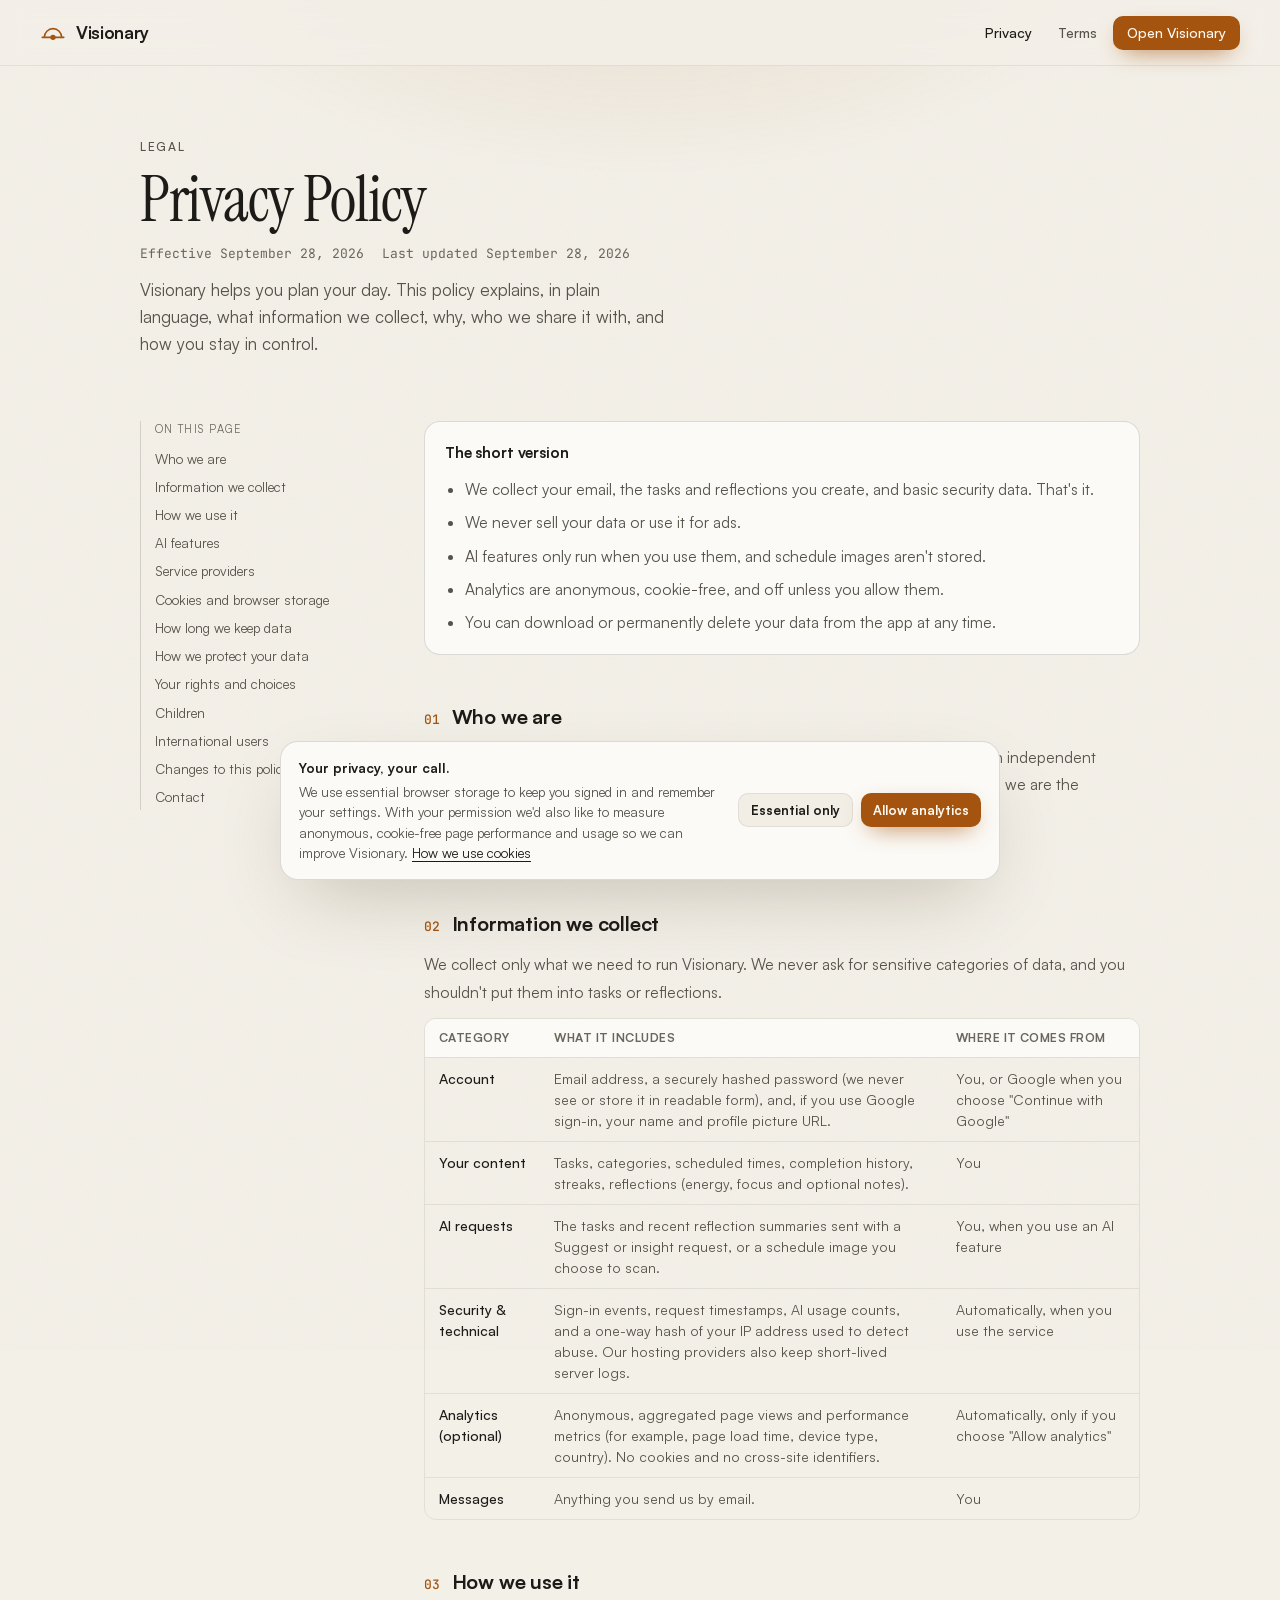
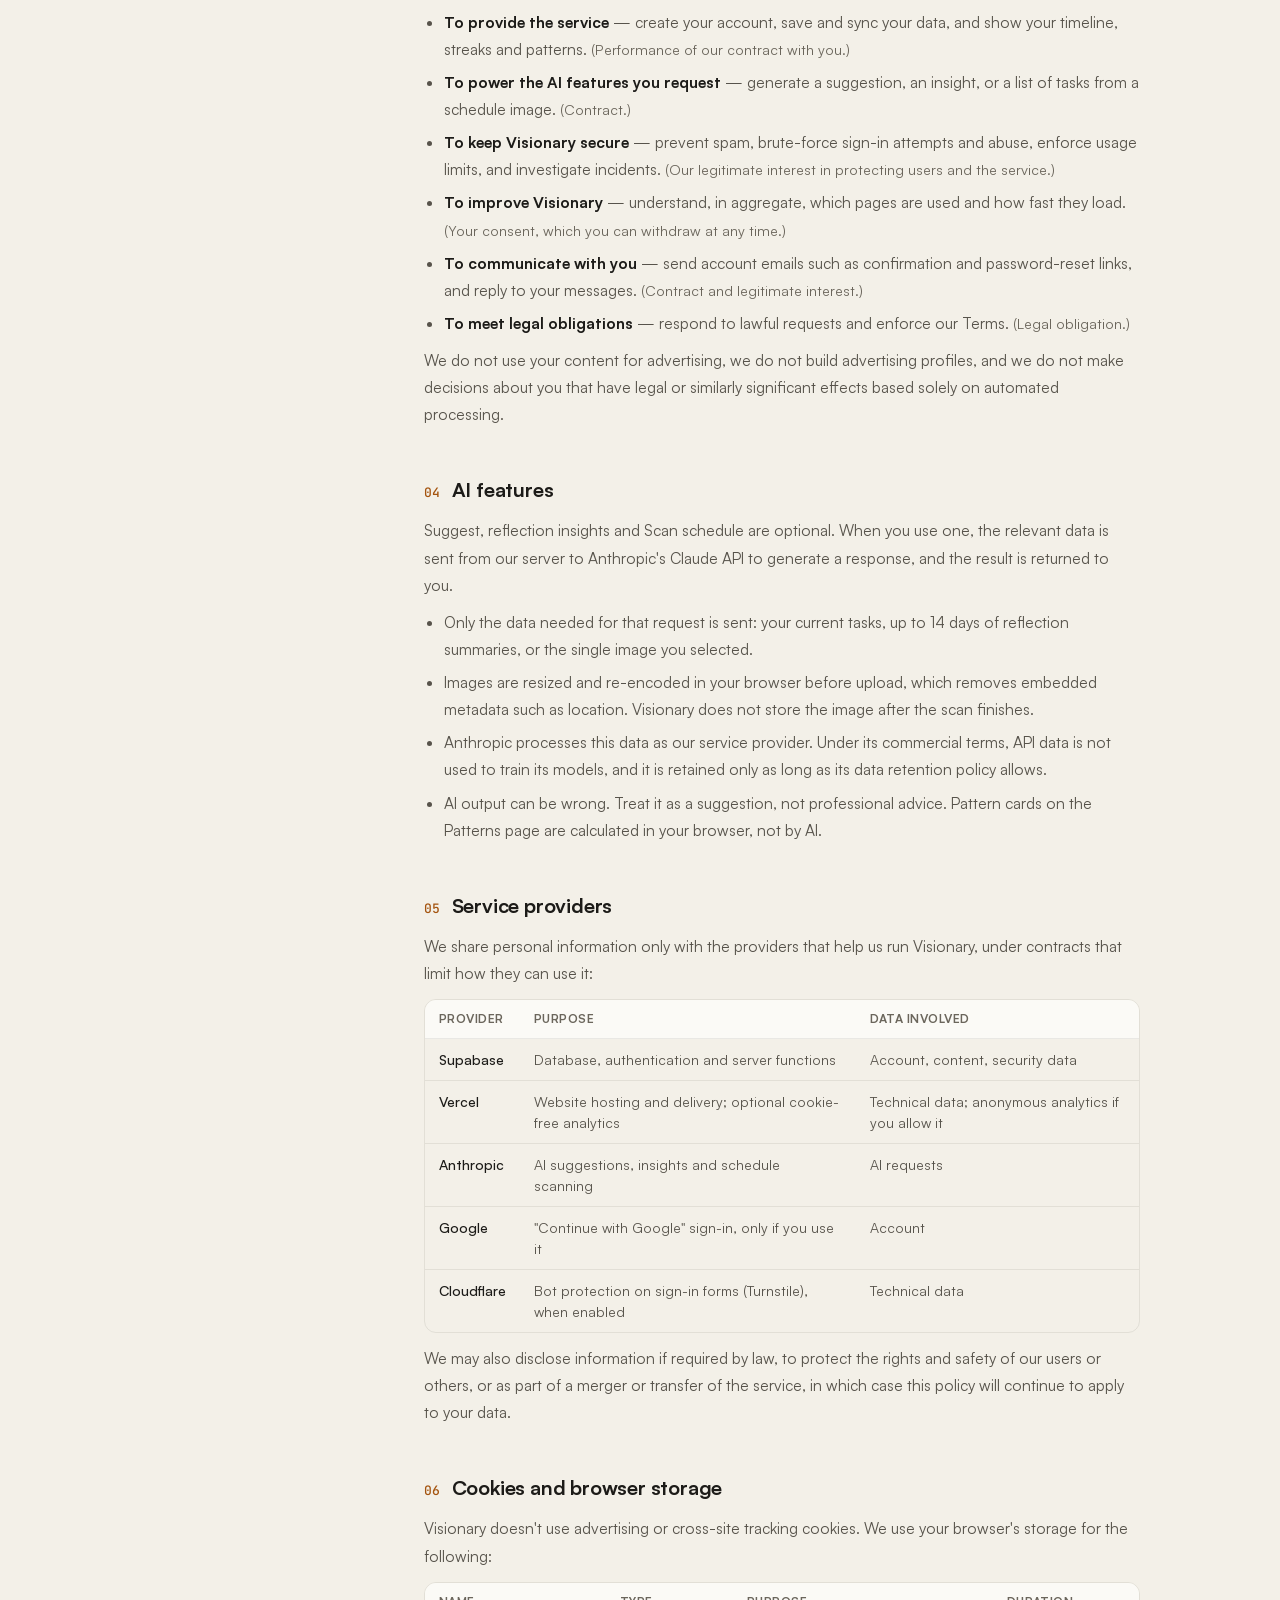
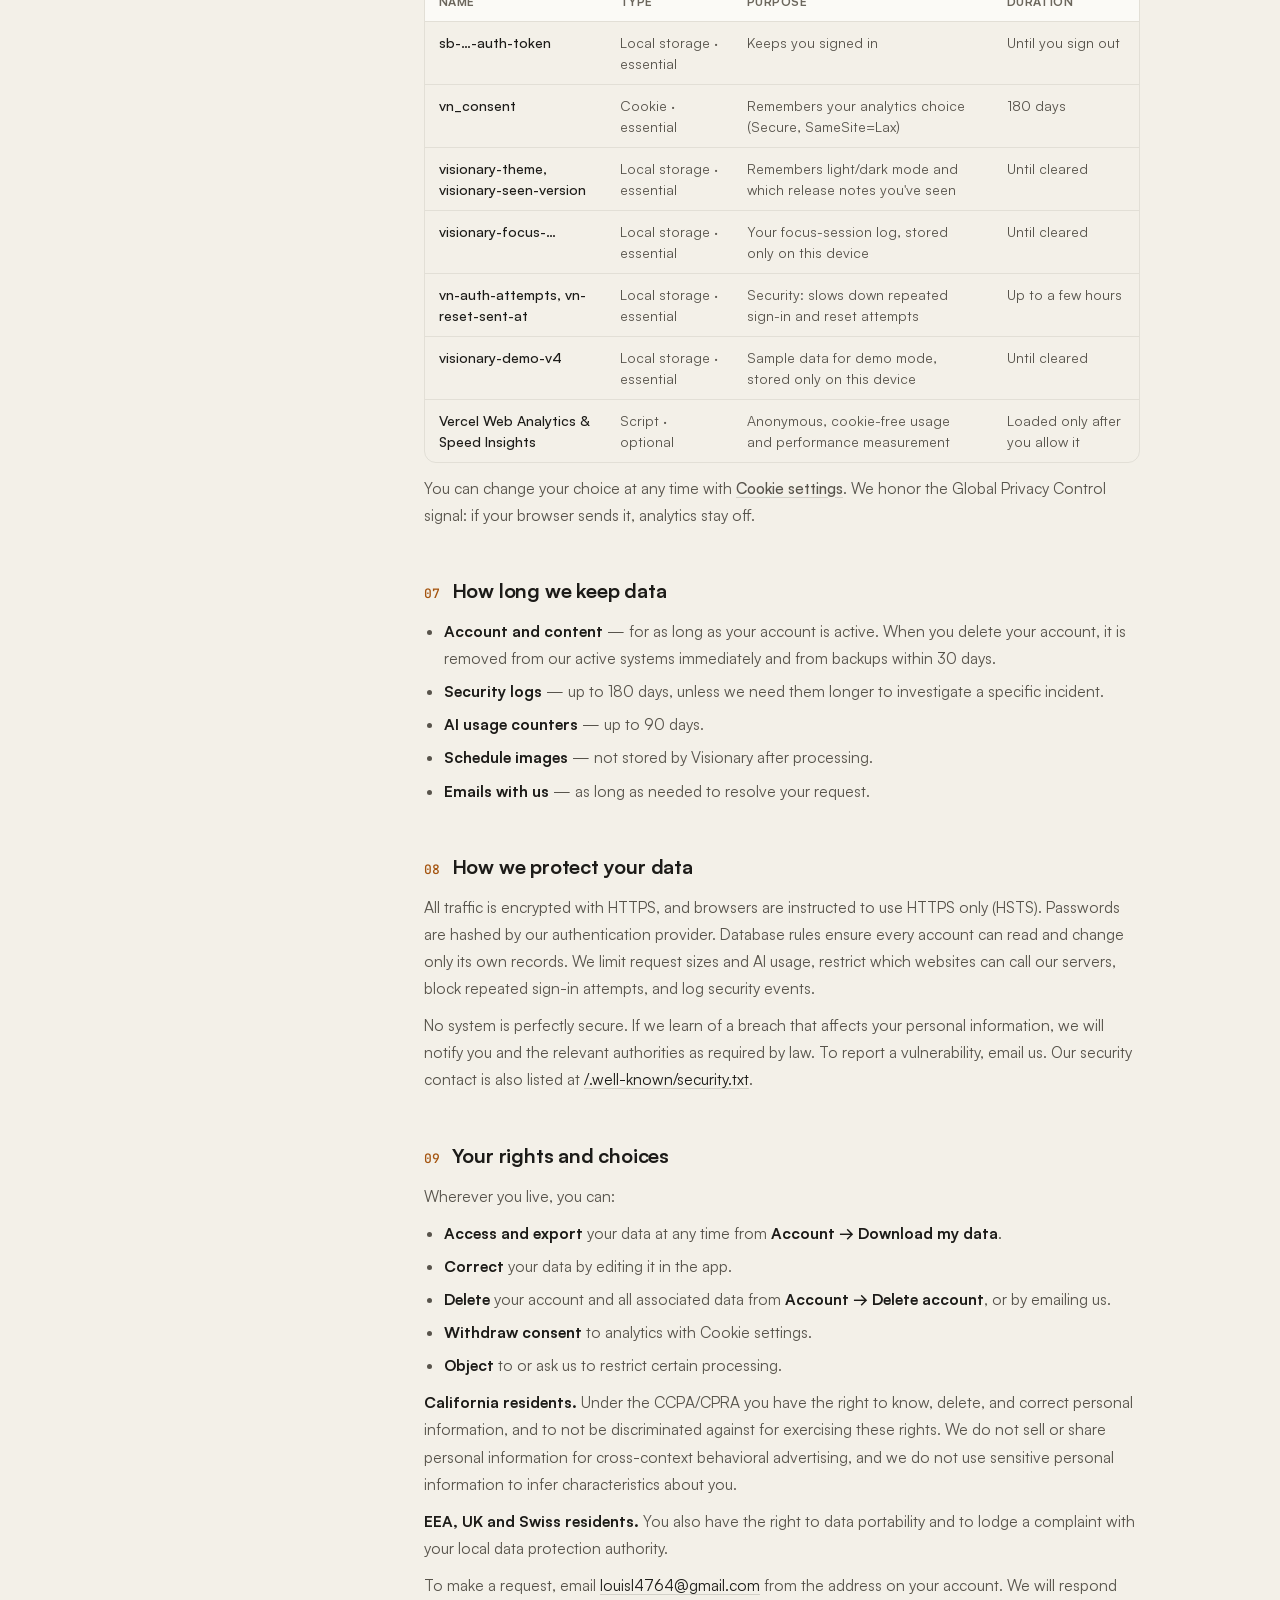
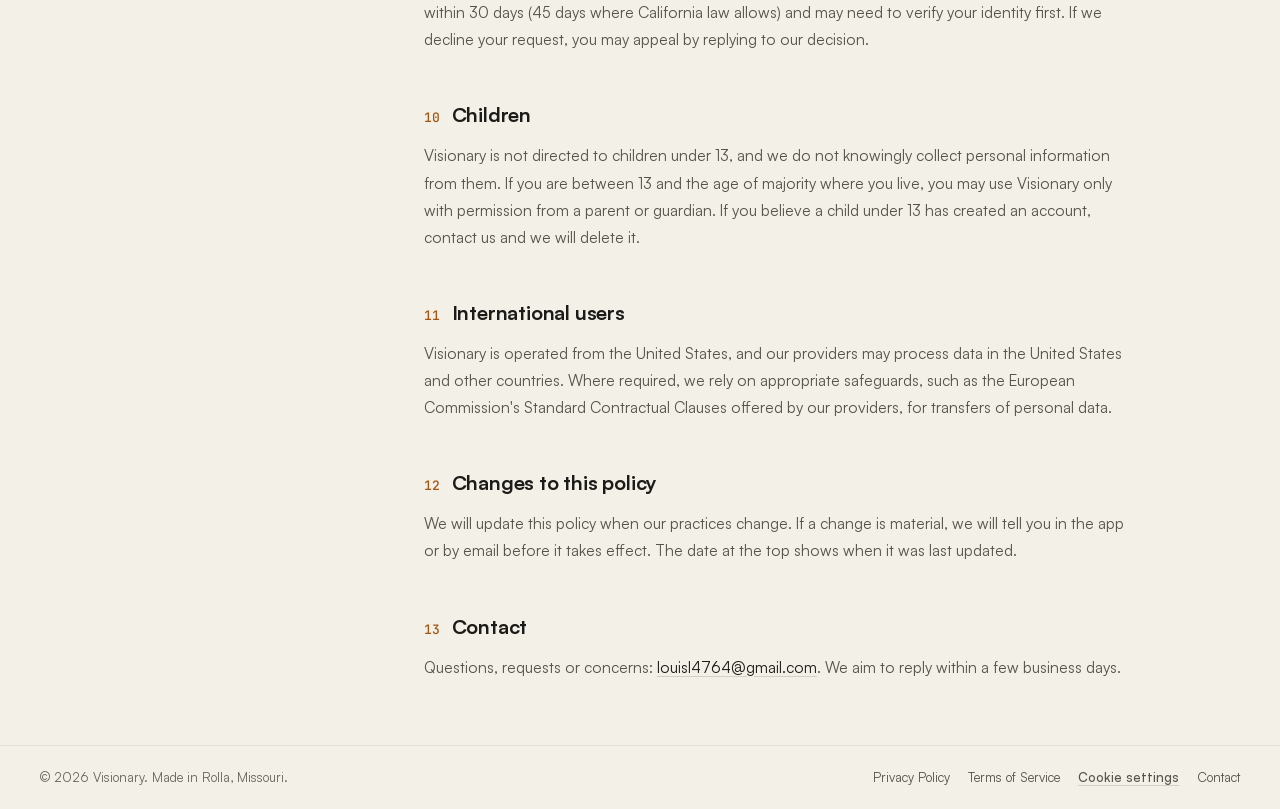
==== commit 0973ddb8: "Visionary 4.1: legal pages, account center, auth + backend security hardening, SEO, performance and " ====
--- a/privacy.html
+++ b/privacy.html
@@ -2,43 +2,213 @@
 <html lang="en" data-theme="dark">
 <head>
   <meta charset="UTF-8">
-  <meta name="viewport" content="width=device-width, initial-scale=1.0">
+  <meta name="viewport" content="width=device-width, initial-scale=1.0, viewport-fit=cover">
   <title>Privacy Policy — Visionary</title>
-  <script>try { document.documentElement.setAttribute('data-theme', localStorage.getItem('visionary-theme') || 'dark'); } catch (e) {}</script>
-  <link href="https://api.fontshare.com/v2/css?f[]=satoshi@400,500,700&display=swap" rel="stylesheet">
-  <link rel="preconnect" href="https://fonts.googleapis.com">
-  <link rel="preconnect" href="https://fonts.gstatic.com" crossorigin>
-  <link href="https://fonts.googleapis.com/css2?family=Instrument+Serif:ital@0;1&family=JetBrains+Mono:wght@400;500&display=swap" rel="stylesheet">
-  <link rel="stylesheet" href="style.css">
+  <meta name="description" content="How Visionary collects, uses and protects your information, and the choices you have.">
+  <meta name="robots" content="index, follow">
+  <link rel="canonical" href="https://visionary-llm24-bots-projects.vercel.app/privacy">
+  <meta name="color-scheme" content="dark light">
+  <meta name="theme-color" content="#0c0d10" media="(prefers-color-scheme: dark)">
+  <meta name="theme-color" content="#f3f0e8" media="(prefers-color-scheme: light)">
+  <meta property="og:type" content="website">
+  <meta property="og:site_name" content="Visionary">
+  <meta property="og:title" content="Privacy Policy — Visionary">
+  <meta property="og:description" content="How Visionary collects, uses and protects your information, and the choices you have.">
+  <meta property="og:url" content="https://visionary-llm24-bots-projects.vercel.app/privacy">
+  <meta property="og:image" content="https://visionary-llm24-bots-projects.vercel.app/assets/og-image.jpg">
+  <meta property="og:image:alt" content="Visionary logo and the words Show up, on purpose, above a glowing horizon arc">
+  <meta name="twitter:card" content="summary_large_image">
+  <link rel="icon" href="/favicon.ico" sizes="32x32">
+  <link rel="icon" href="/assets/icons/favicon.svg" type="image/svg+xml">
+  <link rel="apple-touch-icon" href="/assets/icons/apple-touch-icon.png">
+  <link rel="manifest" href="/site.webmanifest">
+  <script src="/js/theme-init.js"></script>
+  <link rel="preload" href="/assets/fonts/satoshi-400.woff2" as="font" type="font/woff2" crossorigin>
+  <link rel="preload" href="/assets/fonts/instrument-serif-400-latin.woff2" as="font" type="font/woff2" crossorigin>
+  <link rel="stylesheet" href="/css/fonts.css">
+  <link rel="stylesheet" href="/css/style.css">
 </head>
-<body>
+<body class="doc-body">
   <div class="grain" aria-hidden="true"></div>
   <div class="horizon-glow" aria-hidden="true"></div>
-  <div class="policy-wrap">
-    <a class="brand" href="index.html" aria-label="Back to Visionary"><svg class="brand-mark" viewBox="0 0 48 48" fill="none" stroke="currentColor" stroke-width="3" stroke-linecap="round" aria-hidden="true"><path d="M8 32a16 16 0 0 1 32 0"/><path d="M4 32h40"/><circle cx="24" cy="32" r="5" fill="currentColor" stroke="none"/></svg><span>Visionary</span></a>
-    <div>
+  <a class="skip-link" href="#main">Skip to content</a>
+  <header class="doc-top">
+    <a class="brand" href="/" aria-label="Visionary home"><svg class="brand-mark" viewBox="0 0 48 48" fill="none" stroke="currentColor" stroke-width="3" stroke-linecap="round" aria-hidden="true"><path d="M8 32a16 16 0 0 1 32 0"/><path d="M4 32h40"/><circle cx="24" cy="32" r="5" fill="currentColor" stroke="none"/></svg><span>Visionary</span></a>
+    <nav aria-label="Site">
+      <a href="/privacy" aria-current="page" class="hide-sm">Privacy</a>
+      <a href="/terms" class="hide-sm">Terms</a>
+      <a class="btn btn-primary btn-sm" href="/">Open Visionary</a>
+    </nav>
+  </header>
+  <main class="doc" id="main">
+    <header class="doc-head">
+      <p class="eyebrow">Legal</p>
       <h1>Privacy Policy</h1>
-      <p class="eyebrow">Last updated: September 2026</p>
-      <p>Visionary is a personal productivity tool built by a college student and currently in early development. This policy explains what data is collected, where it is stored, and how it is used.</p>
-      <h2>What we collect</h2>
-      <p>When you create an account, Visionary stores your email address or the profile details returned by Google sign-in. When you use the app, it stores your tasks, scheduling choices, reflections, and related productivity data.</p>
-      <h2>Where it is stored</h2>
-      <p>Your account and app data are stored using Supabase. Data sent between your browser and the backend is protected over HTTPS.</p>
-      <h2>Passwords</h2>
-      <p>Your password is not stored in readable form. Passwords are hashed using a one-way cryptographic process handled by the authentication provider. If you sign in with Google, Visionary does not create a password for you.</p>
-      <h2>Who can access your data</h2>
-      <p>Other users should not be able to view your data. Visionary is intended to use per-user database access rules so each account can only access its own records. Because the app is operated by a solo developer, the developer may still be able to access stored data at the infrastructure level.</p>
-      <h2>Tracking and analytics</h2>
-      <p>Visionary does not currently use advertising trackers. If product analytics, sharing features, or third-party AI processing are added in a meaningful way later, this policy should be updated before those changes take effect.</p>
-      <h2>AI features</h2>
-      <p>When you use Suggest, reflection insights, or Scan schedule, the relevant tasks, recent reflection summaries, or the uploaded image are sent through a Supabase Edge Function to Anthropic's Claude API to generate a response. Uploaded schedule images are processed for that request only and are not saved by Visionary. Pattern cards on the Patterns page are computed in your browser.</p>
-      <h2>Stored in your browser</h2>
-      <p>Your theme choice, focus-session log, and demo-mode data are stored in your browser's local storage and never leave your device. Clearing site data removes them.</p>
-      <h2>Your choices</h2>
-      <p>You can stop using Visionary at any time. If you want your account and stored data removed, contact the developer and request deletion.</p>
-      <h2>Contact</h2>
-      <p>For questions or deletion requests, email <a href="mailto:louisl4764@gmail.com">louisl4764@gmail.com</a>.</p>
+      <div class="doc-meta"><span>Effective September 28, 2026</span><span>Last updated September 28, 2026</span></div>
+      <p class="lede">Visionary helps you plan your day. This policy explains, in plain language, what information we collect, why, who we share it with, and how you stay in control.</p>
+    </header>
+    <nav class="doc-toc" aria-label="On this page">
+      <p>On this page</p>
+      <a href="#who">Who we are</a>
+      <a href="#collect">Information we collect</a>
+      <a href="#use">How we use it</a>
+      <a href="#ai">AI features</a>
+      <a href="#providers">Service providers</a>
+      <a href="#cookies">Cookies and browser storage</a>
+      <a href="#retention">How long we keep data</a>
+      <a href="#security">How we protect your data</a>
+      <a href="#rights">Your rights and choices</a>
+      <a href="#children">Children</a>
+      <a href="#international">International users</a>
+      <a href="#changes">Changes to this policy</a>
+      <a href="#contact">Contact</a>
+    </nav>
+    <article class="doc-content">
+      <div class="doc-summary">
+        <h2>The short version</h2>
+        <ul>
+          <li>We collect your email, the tasks and reflections you create, and basic security data. That's it.</li>
+          <li>We never sell your data or use it for ads.</li>
+          <li>AI features only run when you use them, and schedule images aren't stored.</li>
+          <li>Analytics are anonymous, cookie-free, and off unless you allow them.</li>
+          <li>You can download or permanently delete your data from the app at any time.</li>
+        </ul>
+      </div>
+      <section id="who" aria-labelledby="who-h">
+        <h2 id="who-h"><span class="num">01</span>Who we are</h2>
+        <p>Visionary ("Visionary", "we", "us") is a daily planning web app operated by Louis Liu, an independent developer based in Missouri, United States. For the purposes of data protection law, we are the controller of the personal information described in this policy.</p>
+        <p>You can reach us at any time at <a href="mailto:louisl4764@gmail.com">louisl4764@gmail.com</a>.</p>
+      </section>
+      <section id="collect" aria-labelledby="collect-h">
+        <h2 id="collect-h"><span class="num">02</span>Information we collect</h2>
+        <p>We collect only what we need to run Visionary. We never ask for sensitive categories of data, and you shouldn't put them into tasks or reflections.</p>
+        <div class="doc-table-wrap"><table class="doc-table">
+          <thead><tr><th scope="col">Category</th><th scope="col">What it includes</th><th scope="col">Where it comes from</th></tr></thead>
+          <tbody>
+            <tr><td>Account</td><td>Email address, a securely hashed password (we never see or store it in readable form), and, if you use Google sign-in, your name and profile picture URL.</td><td>You, or Google when you choose "Continue with Google"</td></tr>
+            <tr><td>Your content</td><td>Tasks, categories, scheduled times, completion history, streaks, reflections (energy, focus and optional notes).</td><td>You</td></tr>
+            <tr><td>AI requests</td><td>The tasks and recent reflection summaries sent with a Suggest or insight request, or a schedule image you choose to scan.</td><td>You, when you use an AI feature</td></tr>
+            <tr><td>Security &amp; technical</td><td>Sign-in events, request timestamps, AI usage counts, and a one-way hash of your IP address used to detect abuse. Our hosting providers also keep short-lived server logs.</td><td>Automatically, when you use the service</td></tr>
+            <tr><td>Analytics (optional)</td><td>Anonymous, aggregated page views and performance metrics (for example, page load time, device type, country). No cookies and no cross-site identifiers.</td><td>Automatically, only if you choose "Allow analytics"</td></tr>
+            <tr><td>Messages</td><td>Anything you send us by email.</td><td>You</td></tr>
+          </tbody>
+        </table></div>
+      </section>
+      <section id="use" aria-labelledby="use-h">
+        <h2 id="use-h"><span class="num">03</span>How we use it</h2>
+        <ul>
+          <li><strong>To provide the service</strong> — create your account, save and sync your data, and show your timeline, streaks and patterns. <em class="doc-basis">(Performance of our contract with you.)</em></li>
+          <li><strong>To power the AI features you request</strong> — generate a suggestion, an insight, or a list of tasks from a schedule image. <em class="doc-basis">(Contract.)</em></li>
+          <li><strong>To keep Visionary secure</strong> — prevent spam, brute-force sign-in attempts and abuse, enforce usage limits, and investigate incidents. <em class="doc-basis">(Our legitimate interest in protecting users and the service.)</em></li>
+          <li><strong>To improve Visionary</strong> — understand, in aggregate, which pages are used and how fast they load. <em class="doc-basis">(Your consent, which you can withdraw at any time.)</em></li>
+          <li><strong>To communicate with you</strong> — send account emails such as confirmation and password-reset links, and reply to your messages. <em class="doc-basis">(Contract and legitimate interest.)</em></li>
+          <li><strong>To meet legal obligations</strong> — respond to lawful requests and enforce our Terms. <em class="doc-basis">(Legal obligation.)</em></li>
+        </ul>
+        <p>We do not use your content for advertising, we do not build advertising profiles, and we do not make decisions about you that have legal or similarly significant effects based solely on automated processing.</p>
+      </section>
+      <section id="ai" aria-labelledby="ai-h">
+        <h2 id="ai-h"><span class="num">04</span>AI features</h2>
+        <p>Suggest, reflection insights and Scan schedule are optional. When you use one, the relevant data is sent from our server to Anthropic's Claude API to generate a response, and the result is returned to you.</p>
+        <ul>
+          <li>Only the data needed for that request is sent: your current tasks, up to 14 days of reflection summaries, or the single image you selected.</li>
+          <li>Images are resized and re-encoded in your browser before upload, which removes embedded metadata such as location. Visionary does not store the image after the scan finishes.</li>
+          <li>Anthropic processes this data as our service provider. Under its commercial terms, API data is not used to train its models, and it is retained only as long as its data retention policy allows.</li>
+          <li>AI output can be wrong. Treat it as a suggestion, not professional advice. Pattern cards on the Patterns page are calculated in your browser, not by AI.</li>
+        </ul>
+      </section>
+      <section id="providers" aria-labelledby="providers-h">
+        <h2 id="providers-h"><span class="num">05</span>Service providers</h2>
+        <p>We share personal information only with the providers that help us run Visionary, under contracts that limit how they can use it:</p>
+        <div class="doc-table-wrap"><table class="doc-table">
+          <thead><tr><th scope="col">Provider</th><th scope="col">Purpose</th><th scope="col">Data involved</th></tr></thead>
+          <tbody>
+            <tr><td>Supabase</td><td>Database, authentication and server functions</td><td>Account, content, security data</td></tr>
+            <tr><td>Vercel</td><td>Website hosting and delivery; optional cookie-free analytics</td><td>Technical data; anonymous analytics if you allow it</td></tr>
+            <tr><td>Anthropic</td><td>AI suggestions, insights and schedule scanning</td><td>AI requests</td></tr>
+            <tr><td>Google</td><td>"Continue with Google" sign-in, only if you use it</td><td>Account</td></tr>
+            <tr><td>Cloudflare</td><td>Bot protection on sign-in forms (Turnstile), when enabled</td><td>Technical data</td></tr>
+          </tbody>
+        </table></div>
+        <p>We may also disclose information if required by law, to protect the rights and safety of our users or others, or as part of a merger or transfer of the service, in which case this policy will continue to apply to your data.</p>
+      </section>
+      <section id="cookies" aria-labelledby="cookies-h">
+        <h2 id="cookies-h"><span class="num">06</span>Cookies and browser storage</h2>
+        <p>Visionary doesn't use advertising or cross-site tracking cookies. We use your browser's storage for the following:</p>
+        <div class="doc-table-wrap"><table class="doc-table">
+          <thead><tr><th scope="col">Name</th><th scope="col">Type</th><th scope="col">Purpose</th><th scope="col">Duration</th></tr></thead>
+          <tbody>
+            <tr><td>sb-…-auth-token</td><td>Local storage · essential</td><td>Keeps you signed in</td><td>Until you sign out</td></tr>
+            <tr><td>vn_consent</td><td>Cookie · essential</td><td>Remembers your analytics choice (Secure, SameSite=Lax)</td><td>180 days</td></tr>
+            <tr><td>visionary-theme, visionary-seen-version</td><td>Local storage · essential</td><td>Remembers light/dark mode and which release notes you've seen</td><td>Until cleared</td></tr>
+            <tr><td>visionary-focus-…</td><td>Local storage · essential</td><td>Your focus-session log, stored only on this device</td><td>Until cleared</td></tr>
+            <tr><td>vn-auth-attempts, vn-reset-sent-at</td><td>Local storage · essential</td><td>Security: slows down repeated sign-in and reset attempts</td><td>Up to a few hours</td></tr>
+            <tr><td>visionary-demo-v4</td><td>Local storage · essential</td><td>Sample data for demo mode, stored only on this device</td><td>Until cleared</td></tr>
+            <tr><td>Vercel Web Analytics &amp; Speed Insights</td><td>Script · optional</td><td>Anonymous, cookie-free usage and performance measurement</td><td>Loaded only after you allow it</td></tr>
+          </tbody>
+        </table></div>
+        <p>You can change your choice at any time with <button type="button" class="link-inline" data-cookie-settings>Cookie settings</button>. We honor the Global Privacy Control signal: if your browser sends it, analytics stay off.</p>
+      </section>
+      <section id="retention" aria-labelledby="retention-h">
+        <h2 id="retention-h"><span class="num">07</span>How long we keep data</h2>
+        <ul>
+          <li><strong>Account and content</strong> — for as long as your account is active. When you delete your account, it is removed from our active systems immediately and from backups within 30 days.</li>
+          <li><strong>Security logs</strong> — up to 180 days, unless we need them longer to investigate a specific incident.</li>
+          <li><strong>AI usage counters</strong> — up to 90 days.</li>
+          <li><strong>Schedule images</strong> — not stored by Visionary after processing.</li>
+          <li><strong>Emails with us</strong> — as long as needed to resolve your request.</li>
+        </ul>
+      </section>
+      <section id="security" aria-labelledby="security-h">
+        <h2 id="security-h"><span class="num">08</span>How we protect your data</h2>
+        <p>All traffic is encrypted with HTTPS, and browsers are instructed to use HTTPS only (HSTS). Passwords are hashed by our authentication provider. Database rules ensure every account can read and change only its own records. We limit request sizes and AI usage, restrict which websites can call our servers, block repeated sign-in attempts, and log security events.</p>
+        <p>No system is perfectly secure. If we learn of a breach that affects your personal information, we will notify you and the relevant authorities as required by law. To report a vulnerability, email us. Our security contact is also listed at <a href="/.well-known/security.txt">/.well-known/security.txt</a>.</p>
+      </section>
+      <section id="rights" aria-labelledby="rights-h">
+        <h2 id="rights-h"><span class="num">09</span>Your rights and choices</h2>
+        <p>Wherever you live, you can:</p>
+        <ul>
+          <li><strong>Access and export</strong> your data at any time from <strong>Account → Download my data</strong>.</li>
+          <li><strong>Correct</strong> your data by editing it in the app.</li>
+          <li><strong>Delete</strong> your account and all associated data from <strong>Account → Delete account</strong>, or by emailing us.</li>
+          <li><strong>Withdraw consent</strong> to analytics with Cookie settings.</li>
+          <li><strong>Object</strong> to or ask us to restrict certain processing.</li>
+        </ul>
+        <p><strong>California residents.</strong> Under the CCPA/CPRA you have the right to know, delete, and correct personal information, and to not be discriminated against for exercising these rights. We do not sell or share personal information for cross-context behavioral advertising, and we do not use sensitive personal information to infer characteristics about you.</p>
+        <p><strong>EEA, UK and Swiss residents.</strong> You also have the right to data portability and to lodge a complaint with your local data protection authority.</p>
+        <p>To make a request, email <a href="mailto:louisl4764@gmail.com">louisl4764@gmail.com</a> from the address on your account. We will respond within 30 days (45 days where California law allows) and may need to verify your identity first. If we decline your request, you may appeal by replying to our decision.</p>
+      </section>
+      <section id="children" aria-labelledby="children-h">
+        <h2 id="children-h"><span class="num">10</span>Children</h2>
+        <p>Visionary is not directed to children under 13, and we do not knowingly collect personal information from them. If you are between 13 and the age of majority where you live, you may use Visionary only with permission from a parent or guardian. If you believe a child under 13 has created an account, contact us and we will delete it.</p>
+      </section>
+      <section id="international" aria-labelledby="international-h">
+        <h2 id="international-h"><span class="num">11</span>International users</h2>
+        <p>Visionary is operated from the United States, and our providers may process data in the United States and other countries. Where required, we rely on appropriate safeguards, such as the European Commission's Standard Contractual Clauses offered by our providers, for transfers of personal data.</p>
+      </section>
+      <section id="changes" aria-labelledby="changes-h">
+        <h2 id="changes-h"><span class="num">12</span>Changes to this policy</h2>
+        <p>We will update this policy when our practices change. If a change is material, we will tell you in the app or by email before it takes effect. The date at the top shows when it was last updated.</p>
+      </section>
+      <section id="contact" aria-labelledby="contact-h">
+        <h2 id="contact-h"><span class="num">13</span>Contact</h2>
+        <p>Questions, requests or concerns: <a href="mailto:louisl4764@gmail.com">louisl4764@gmail.com</a>. We aim to reply within a few business days.</p>
+      </section>
+    </article>
+  </main>
+  <footer class="doc-foot">
+    <span>© 2026 Visionary. Made in Rolla, Missouri.</span>
+    <nav aria-label="Legal"><a href="/privacy">Privacy Policy</a><a href="/terms">Terms of Service</a><button type="button" class="link-inline" data-cookie-settings>Cookie settings</button><a href="mailto:louisl4764@gmail.com">Contact</a></nav>
+  </footer>
+  <div class="consent" id="consent-banner" role="region" aria-label="Cookie preferences" hidden>
+    <div class="consent-text">
+      <strong>Your privacy, your call.</strong>
+      <p>We use essential browser storage to keep you signed in and remember your settings. With your permission we'd also like to measure anonymous, cookie-free page performance and usage so we can improve Visionary. <a href="/privacy#cookies">How we use cookies</a></p>
+    </div>
+    <div class="consent-actions">
+      <button class="btn btn-ghost btn-sm" type="button" id="consent-decline">Essential only</button>
+      <button class="btn btn-primary btn-sm" type="button" id="consent-accept">Allow analytics</button>
     </div>
   </div>
+  <script src="/js/consent.js"></script>
 </body>
 </html>
--- a/css/fonts.css
+++ b/css/fonts.css
@@ -0,0 +1,12 @@
+/* Self-hosted fonts: Satoshi (Fontshare Free Font License), Instrument Serif and JetBrains Mono (SIL OFL 1.1). */
+@font-face { font-family: 'Satoshi'; src: url('/assets/fonts/satoshi-400.woff2') format('woff2'); font-weight: 400; font-style: normal; font-display: swap; }
+@font-face { font-family: 'Satoshi'; src: url('/assets/fonts/satoshi-500.woff2') format('woff2'); font-weight: 500; font-style: normal; font-display: swap; }
+@font-face { font-family: 'Satoshi'; src: url('/assets/fonts/satoshi-700.woff2') format('woff2'); font-weight: 700; font-style: normal; font-display: swap; }
+@font-face { font-family: 'Instrument Serif'; src: url('/assets/fonts/instrument-serif-400-italic-latin-ext.woff2') format('woff2'); font-weight: 400; font-style: italic; font-display: swap; unicode-range: U+0100-02BA, U+02BD-02C5, U+02C7-02CC, U+02CE-02D7, U+02DD-02FF, U+0304, U+0308, U+0329, U+1D00-1DBF, U+1E00-1E9F, U+1EF2-1EFF, U+2020, U+20A0-20AB, U+20AD-20C0, U+2113, U+2C60-2C7F, U+A720-A7FF; }
+@font-face { font-family: 'Instrument Serif'; src: url('/assets/fonts/instrument-serif-400-italic-latin.woff2') format('woff2'); font-weight: 400; font-style: italic; font-display: swap; unicode-range: U+0000-00FF, U+0131, U+0152-0153, U+02BB-02BC, U+02C6, U+02DA, U+02DC, U+0304, U+0308, U+0329, U+2000-206F, U+20AC, U+2122, U+2191, U+2193, U+2212, U+2215, U+FEFF, U+FFFD; }
+@font-face { font-family: 'Instrument Serif'; src: url('/assets/fonts/instrument-serif-400-latin-ext.woff2') format('woff2'); font-weight: 400; font-style: normal; font-display: swap; unicode-range: U+0100-02BA, U+02BD-02C5, U+02C7-02CC, U+02CE-02D7, U+02DD-02FF, U+0304, U+0308, U+0329, U+1D00-1DBF, U+1E00-1E9F, U+1EF2-1EFF, U+2020, U+20A0-20AB, U+20AD-20C0, U+2113, U+2C60-2C7F, U+A720-A7FF; }
+@font-face { font-family: 'Instrument Serif'; src: url('/assets/fonts/instrument-serif-400-latin.woff2') format('woff2'); font-weight: 400; font-style: normal; font-display: swap; unicode-range: U+0000-00FF, U+0131, U+0152-0153, U+02BB-02BC, U+02C6, U+02DA, U+02DC, U+0304, U+0308, U+0329, U+2000-206F, U+20AC, U+2122, U+2191, U+2193, U+2212, U+2215, U+FEFF, U+FFFD; }
+@font-face { font-family: 'JetBrains Mono'; src: url('/assets/fonts/jetbrains-mono-400-latin-ext.woff2') format('woff2'); font-weight: 400; font-style: normal; font-display: swap; unicode-range: U+0100-02BA, U+02BD-02C5, U+02C7-02CC, U+02CE-02D7, U+02DD-02FF, U+0304, U+0308, U+0329, U+1D00-1DBF, U+1E00-1E9F, U+1EF2-1EFF, U+2020, U+20A0-20AB, U+20AD-20C0, U+2113, U+2C60-2C7F, U+A720-A7FF; }
+@font-face { font-family: 'JetBrains Mono'; src: url('/assets/fonts/jetbrains-mono-400-latin.woff2') format('woff2'); font-weight: 400; font-style: normal; font-display: swap; unicode-range: U+0000-00FF, U+0131, U+0152-0153, U+02BB-02BC, U+02C6, U+02DA, U+02DC, U+0304, U+0308, U+0329, U+2000-206F, U+20AC, U+2122, U+2191, U+2193, U+2212, U+2215, U+FEFF, U+FFFD; }
+@font-face { font-family: 'JetBrains Mono'; src: url('/assets/fonts/jetbrains-mono-400-latin-ext.woff2') format('woff2'); font-weight: 500; font-style: normal; font-display: swap; unicode-range: U+0100-02BA, U+02BD-02C5, U+02C7-02CC, U+02CE-02D7, U+02DD-02FF, U+0304, U+0308, U+0329, U+1D00-1DBF, U+1E00-1E9F, U+1EF2-1EFF, U+2020, U+20A0-20AB, U+20AD-20C0, U+2113, U+2C60-2C7F, U+A720-A7FF; }
+@font-face { font-family: 'JetBrains Mono'; src: url('/assets/fonts/jetbrains-mono-400-latin.woff2') format('woff2'); font-weight: 500; font-style: normal; font-display: swap; unicode-range: U+0000-00FF, U+0131, U+0152-0153, U+02BB-02BC, U+02C6, U+02DA, U+02DC, U+0304, U+0308, U+0329, U+2000-206F, U+20AC, U+2122, U+2191, U+2193, U+2212, U+2215, U+FEFF, U+FFFD; }
--- a/css/style.css
+++ b/css/style.css
@@ -0,0 +1,722 @@
+/* ============================================
+   VISIONARY 4.0 — "Horizon"
+   Night ink + first-light amber. Instrument Serif / Satoshi / JetBrains Mono.
+   ============================================ */
+
+:root,
+[data-theme="dark"] {
+  --bg: #0c0d10;
+  --bg-2: #101217;
+  --surface: #14161b;
+  --surface-2: #1a1d23;
+  --surface-3: #22262e;
+  --line: rgba(255, 255, 255, 0.065);
+  --line-2: rgba(255, 255, 255, 0.12);
+  --text: #eceae4;
+  --muted: #9b9da5;
+  --faint: #8b8e98;   /* ≥4.5:1 on every dark surface (WCAG AA) */
+  --accent: #f2b36b;
+  --accent-strong: #f7c58a;
+  --accent-ink: #1c1206;
+  --accent-soft: rgba(242, 179, 107, 0.12);
+  --danger: #ff7a6b;
+  --success: #7fd1a8;
+
+  --cat-focus: #8fb0ff;
+  --cat-health: #7fd1a8;
+  --cat-learn: #c6a4ff;
+  --cat-build: #ee9470;
+  --cat-rest: #7cc6d4;
+
+  --shadow-sm: 0 1px 0 rgba(255, 255, 255, 0.03) inset, 0 1px 2px rgba(0, 0, 0, 0.3);
+  --shadow-lg: 0 30px 80px -20px rgba(0, 0, 0, 0.6);
+  --grain-opacity: 0.05;
+  color-scheme: dark;
+}
+
+[data-theme="light"] {
+  --bg: #f3f0e8;
+  --bg-2: #ece8de;
+  --surface: #fbfaf6;
+  --surface-2: #f2eee5;
+  --surface-3: #e8e3d8;
+  --line: rgba(30, 27, 20, 0.08);
+  --line-2: rgba(30, 27, 20, 0.15);
+  --text: #1c1b18;
+  --muted: #57534b;
+  --faint: #6b665c;   /* ≥4.5:1 on every light surface (WCAG AA) */
+  --accent: #a4540f;
+  --accent-strong: #8a460c;
+  --accent-ink: #fffaf2;
+  --accent-soft: rgba(164, 84, 15, 0.12);
+  --danger: #b3301f;
+  --success: #277a53;
+
+  --cat-focus: #3f63c9;
+  --cat-health: #277a53;
+  --cat-learn: #7b4fc9;
+  --cat-build: #a8481f;
+  --cat-rest: #226e7c;
+
+  --shadow-sm: 0 1px 2px rgba(40, 30, 10, 0.06);
+  --shadow-lg: 0 30px 80px -24px rgba(60, 40, 10, 0.25);
+  --grain-opacity: 0.035;
+  color-scheme: light;
+}
+
+:root {
+  --font-display: 'Instrument Serif', 'Iowan Old Style', Georgia, serif;
+  --font-body: 'Satoshi', 'Inter', system-ui, sans-serif;
+  --font-mono: 'JetBrains Mono', ui-monospace, 'SF Mono', monospace;
+
+  --r-sm: 8px;
+  --r-md: 12px;
+  --r-lg: 18px;
+  --r-xl: 24px;
+  --ease: cubic-bezier(0.2, 0.7, 0.2, 1);
+  --sidebar-w: 248px;
+}
+
+*, *::before, *::after { box-sizing: border-box; }
+html, body { margin: 0; min-height: 100%; }
+body {
+  font-family: var(--font-body);
+  font-size: 15px;
+  line-height: 1.5;
+  background: var(--bg);
+  color: var(--text);
+  -webkit-font-smoothing: antialiased;
+  overflow-x: hidden;
+  transition: background-color 0.4s var(--ease), color 0.4s var(--ease);
+}
+button, input, textarea, select { font: inherit; color: inherit; }
+button { cursor: pointer; background: none; border: 0; padding: 0; }
+a { color: var(--accent); text-decoration: none; }
+a:hover { text-decoration: underline; text-underline-offset: 3px; }
+h1, h2, h3 { margin: 0; font-weight: 700; letter-spacing: -0.01em; }
+p { margin: 0; }
+kbd {
+  font-family: var(--font-mono);
+  font-size: 11px;
+  padding: 1px 6px;
+  border-radius: 5px;
+  border: 1px solid var(--line-2);
+  background: var(--surface-2);
+  color: var(--muted);
+}
+.hidden { display: none !important; }
+.mono { font-family: var(--font-mono); font-variant-numeric: tabular-nums; }
+.i { width: 18px; height: 18px; fill: none; stroke: currentColor; stroke-width: 1.8; stroke-linecap: round; stroke-linejoin: round; flex: 0 0 auto; }
+:focus-visible { outline: 2px solid var(--accent); outline-offset: 2px; border-radius: 6px; }
+::selection { background: var(--accent); color: var(--accent-ink); }
+
+/* Atmosphere */
+.grain {
+  position: fixed; inset: -50%; z-index: 0; pointer-events: none; opacity: var(--grain-opacity);
+  background-image: url("data:image/svg+xml,%3Csvg xmlns='http://www.w3.org/2000/svg' width='160' height='160'%3E%3Cfilter id='n'%3E%3CfeTurbulence type='fractalNoise' baseFrequency='.9' numOctaves='2' stitchTiles='stitch'/%3E%3C/filter%3E%3Crect width='100%25' height='100%25' filter='url(%23n)'/%3E%3C/svg%3E");
+}
+.horizon-glow {
+  position: fixed; left: 50%; top: -420px; width: 1400px; height: 700px; transform: translateX(-50%);
+  background: radial-gradient(closest-side, var(--accent-soft), transparent 70%);
+  pointer-events: none; z-index: 0;
+}
+
+/* Typography helpers */
+.display { font-family: var(--font-display); font-weight: 400; letter-spacing: -0.02em; line-height: 0.95; }
+.display em, .page-title em { font-style: italic; color: var(--accent); }
+.eyebrow { font-size: 12px; letter-spacing: 0.14em; text-transform: uppercase; color: var(--muted); font-weight: 500; }
+.label { font-size: 12px; color: var(--muted); font-weight: 500; letter-spacing: 0.02em; display: flex; align-items: center; gap: 6px; }
+.subtitle { color: var(--muted); font-size: 13.5px; }
+.lede { font-size: 17px; color: var(--muted); max-width: 44ch; line-height: 1.6; }
+
+/* Buttons */
+.btn {
+  display: inline-flex; align-items: center; justify-content: center; gap: 8px;
+  height: 42px; padding: 0 16px; border-radius: var(--r-md);
+  font-weight: 700; font-size: 14px; white-space: nowrap;
+  transition: transform 0.15s var(--ease), background-color 0.2s, border-color 0.2s, opacity 0.2s, box-shadow 0.2s;
+  user-select: none;
+}
+.btn:active { transform: translateY(1px) scale(0.99); }
+.btn:disabled { opacity: 0.45; cursor: not-allowed; }
+.btn-primary { background: var(--accent); color: var(--accent-ink); box-shadow: 0 8px 24px -10px var(--accent); }
+.btn-primary:hover:not(:disabled) { background: var(--accent-strong); }
+.btn-ghost { background: var(--surface-2); border: 1px solid var(--line); color: var(--text); }
+.btn-ghost:hover { border-color: var(--line-2); background: var(--surface-3); }
+.btn-sm { height: 34px; padding: 0 12px; font-size: 13px; border-radius: 10px; }
+.btn-sm .i { width: 16px; height: 16px; }
+.btn-lg { height: 52px; padding: 0 26px; font-size: 15px; border-radius: 14px; }
+.btn-block { width: 100%; }
+.icon-btn { width: 36px; height: 36px; display: grid; place-items: center; border-radius: 10px; color: var(--muted); transition: background-color 0.2s, color 0.2s; }
+.icon-btn:hover { background: var(--surface-3); color: var(--text); }
+.icon-btn.lg { width: 52px; height: 52px; border-radius: 14px; border: 1px solid var(--line); background: var(--surface-2); }
+.link-btn { color: var(--muted); font-weight: 500; display: inline-flex; align-items: center; gap: 6px; font-size: 14px; }
+.link-btn:hover { color: var(--accent); }
+.link-btn .i { width: 12px; height: 12px; fill: currentColor; stroke: none; }
+
+/* Fields */
+.field { display: grid; gap: 6px; }
+.field > span, .field-label { font-size: 12.5px; color: var(--muted); font-weight: 500; }
+input[type="text"], input[type="email"], input[type="password"], textarea, select {
+  width: 100%; background: var(--surface-2); border: 1px solid var(--line); border-radius: var(--r-md);
+  padding: 11px 14px; outline: none; transition: border-color 0.2s, box-shadow 0.2s;
+}
+select { appearance: none; background-image: linear-gradient(45deg, transparent 50%, var(--muted) 50%), linear-gradient(135deg, var(--muted) 50%, transparent 50%); background-position: calc(100% - 18px) 50%, calc(100% - 13px) 50%; background-size: 5px 5px; background-repeat: no-repeat; padding-right: 34px; }
+input:focus, textarea:focus, select:focus { border-color: var(--accent); box-shadow: 0 0 0 4px var(--accent-soft); }
+input::placeholder, textarea::placeholder { color: var(--faint); }
+textarea { resize: vertical; }
+
+/* Boot splash */
+.boot { position: fixed; inset: 0; z-index: 100; display: none; place-items: center; background: var(--bg); color: var(--accent); }
+body.booting .boot { display: grid; }
+body.booting .auth-screen, body.booting .app-shell { visibility: hidden; }
+html[data-session="0"] body.booting .boot { display: none; }
+html[data-session="0"] body.booting .auth-screen { visibility: visible; }
+.boot-mark { width: 56px; height: 56px; animation: boot-pulse 1.4s var(--ease) infinite; }
+@keyframes boot-pulse { 0%, 100% { opacity: 0.35; transform: translateY(2px); } 50% { opacity: 1; transform: translateY(-2px); } }
+
+/* Brand */
+.brand { display: inline-flex; align-items: center; gap: 10px; color: var(--text); font-weight: 700; font-size: 17px; letter-spacing: -0.02em; }
+.brand:hover { text-decoration: none; }
+.brand-mark { width: 26px; height: 26px; color: var(--accent); }
+
+/* ============ AUTH ============ */
+.auth-screen { position: relative; z-index: 1; min-height: 100vh; display: grid; grid-template-columns: 1.15fr 1fr; }
+.auth-hero { position: relative; padding: 40px 56px; display: flex; flex-direction: column; overflow: hidden; border-right: 1px solid var(--line); }
+.auth-hero-copy { margin: auto 0; padding: 40px 0 180px; display: grid; gap: 22px; position: relative; z-index: 1; }
+.auth-hero .display { font-size: clamp(56px, 7vw, 104px); }
+.auth-points { list-style: none; margin: 8px 0 0; padding: 0; display: grid; gap: 10px; color: var(--muted); font-size: 14.5px; }
+.auth-points li { display: flex; align-items: center; gap: 10px; }
+.dot { width: 8px; height: 8px; border-radius: 99px; background: var(--c, var(--accent)); flex: 0 0 8px; }
+.auth-horizon { position: absolute; left: 0; right: 0; bottom: 0; width: 100%; height: 220px; }
+.auth-panel { display: flex; flex-direction: column; justify-content: center; align-items: center; padding: 40px 24px; gap: 18px; }
+.auth-card { width: min(100%, 400px); display: grid; gap: 14px; }
+.auth-title { font-family: var(--font-display); font-weight: 400; font-size: 40px; letter-spacing: -0.02em; line-height: 1; }
+.auth-subtitle { color: var(--muted); margin-bottom: 8px; }
+.auth-divider { display: flex; align-items: center; gap: 12px; color: var(--faint); font-size: 12.5px; margin: 4px 0; }
+.auth-divider::before, .auth-divider::after { content: ""; flex: 1; height: 1px; background: var(--line-2); }
+.auth-form { display: grid; gap: 12px; }
+
+.auth-toggle { text-align: center; color: var(--muted); font-size: 14px; }
+.auth-demo { text-align: center; padding-top: 14px; border-top: 1px dashed var(--line-2); }
+
+
+/* ============ APP SHELL ============ */
+.app-shell { position: relative; z-index: 1; display: none; min-height: 100vh; }
+.sidebar {
+  position: fixed; inset: 0 auto 0 0; width: var(--sidebar-w); padding: 22px 14px 16px;
+  display: flex; flex-direction: column; gap: 22px; border-right: 1px solid var(--line);
+  background: color-mix(in oklab, var(--bg) 82%, transparent); backdrop-filter: blur(16px); z-index: 20;
+}
+.sidebar .brand { padding: 0 10px; }
+.side-nav { display: grid; gap: 2px; }
+.side-nav .view-btn {
+  display: flex; align-items: center; gap: 12px; padding: 10px 12px; border-radius: 10px;
+  color: var(--muted); font-weight: 500; text-align: left; transition: background-color 0.2s, color 0.2s;
+}
+.side-nav .view-btn span { flex: 1; }
+.side-nav .view-btn kbd { opacity: 0; transition: opacity 0.2s; }
+.side-nav .view-btn:hover { background: var(--surface-2); color: var(--text); }
+.side-nav .view-btn:hover kbd { opacity: 1; }
+.side-nav .view-btn.active { background: var(--surface-2); color: var(--text); box-shadow: inset 2px 0 0 var(--accent); }
+.side-nav .view-btn.active .i { color: var(--accent); }
+.cmdk-trigger {
+  display: flex; align-items: center; gap: 10px; padding: 9px 12px; border-radius: 10px;
+  border: 1px solid var(--line); color: var(--muted); font-size: 13.5px; background: var(--surface);
+}
+.cmdk-trigger span { flex: 1; text-align: left; }
+.cmdk-trigger:hover { border-color: var(--line-2); color: var(--text); }
+.side-foot { margin-top: auto; display: grid; gap: 4px; }
+.side-action { display: flex; align-items: center; gap: 12px; padding: 9px 12px; border-radius: 10px; color: var(--muted); font-size: 14px; text-align: left; }
+.side-action span:first-of-type { flex: 1; }
+.side-action:hover { background: var(--surface-2); color: var(--text); }
+.pill-new { font-size: 10.5px; font-weight: 700; padding: 2px 7px; border-radius: 99px; background: var(--accent); color: var(--accent-ink); flex: 0 0 auto !important; }
+.side-user { display: flex; align-items: center; gap: 10px; padding: 12px 8px 0; margin-top: 8px; border-top: 1px solid var(--line); }
+.avatar { width: 32px; height: 32px; border-radius: 99px; display: grid; place-items: center; font-weight: 700; font-size: 13px; background: var(--accent-soft); color: var(--accent); flex: 0 0 32px; }
+.side-user-meta { flex: 1; min-width: 0; }
+.side-user-name { font-size: 13px; font-weight: 500; overflow: hidden; text-overflow: ellipsis; white-space: nowrap; }
+.side-user-mode { font-size: 11.5px; color: var(--faint); }
+
+.main { margin-left: var(--sidebar-w); padding: 28px clamp(18px, 3vw, 44px) 24px; max-width: 1480px; }
+.view { display: none; }
+.view.active { display: block; animation: view-in 0.45s var(--ease); }
+@keyframes view-in { from { opacity: 0; transform: translateY(6px); } to { opacity: 1; transform: none; } }
+
+.page-head { display: flex; align-items: flex-end; justify-content: space-between; gap: 18px; margin-bottom: 22px; flex-wrap: wrap; }
+.page-title { font-family: var(--font-display); font-weight: 400; font-size: clamp(32px, 3.4vw, 44px); letter-spacing: -0.02em; line-height: 1.05; margin-top: 6px; }
+.page-head-right { display: grid; justify-items: end; gap: 6px; }
+.page-head-note { padding-bottom: 6px; }
+.clock { font-size: 22px; color: var(--muted); }
+.demo-badge { font-size: 12px; color: var(--accent); background: var(--accent-soft); padding: 4px 10px; border-radius: 99px; }
+
+.card { background: var(--surface); border: 1px solid var(--line); border-radius: var(--r-xl); padding: 20px; box-shadow: var(--shadow-sm); }
+.card-head { display: flex; align-items: flex-start; justify-content: space-between; gap: 12px; margin-bottom: 16px; }
+.card-head h2 { font-size: 18px; }
+.card-head h3 { font-size: 16px; }
+.card-actions { display: flex; gap: 8px; flex-wrap: wrap; }
+
+/* Horizon */
+.horizon-card { padding: 20px 22px 8px; margin-bottom: 14px; position: relative; overflow: hidden; }
+.horizon-card::after { content: ""; position: absolute; inset: auto 0 0 0; height: 60%; background: linear-gradient(to top, var(--accent-soft), transparent); pointer-events: none; opacity: 0.6; }
+.horizon-meta { display: flex; justify-content: space-between; gap: 18px; position: relative; z-index: 1; }
+.horizon-left { font-family: var(--font-display); font-size: 26px; line-height: 1.1; margin-top: 4px; }
+.horizon-next { text-align: right; max-width: 50%; }
+.horizon-next .label { justify-content: flex-end; }
+.horizon-next-text { font-weight: 500; margin-top: 6px; overflow: hidden; text-overflow: ellipsis; white-space: nowrap; }
+.horizon { width: 100%; height: auto; max-height: 230px; display: block; margin-top: -14px; position: relative; z-index: 1; overflow: visible; }
+.horizon .arc-future { stroke: var(--line-2); stroke-dasharray: 2 6; fill: none; stroke-width: 1.5; }
+.horizon .arc-past { stroke: var(--accent); fill: none; stroke-width: 2; stroke-linecap: round; }
+.horizon .ground { stroke: var(--line-2); }
+.horizon .tick-label { fill: var(--faint); font-family: var(--font-mono); font-size: 10px; }
+.horizon .task-dot { stroke-width: 2; transition: r 0.2s; cursor: default; }
+.horizon .task-dot.done { opacity: 0.9; }
+.horizon .sun-core { fill: var(--accent); }
+.horizon .sun-halo { fill: var(--accent); opacity: 0.18; animation: halo 3.2s ease-in-out infinite; transform-box: fill-box; transform-origin: center; }
+@keyframes halo { 0%, 100% { transform: scale(1); opacity: 0.18; } 50% { transform: scale(1.35); opacity: 0.08; } }
+
+/* Stats */
+.stats-strip { display: grid; grid-template-columns: repeat(3, 1fr); gap: 12px; margin-bottom: 14px; position: relative; }
+.stat { display: flex; align-items: center; gap: 14px; background: var(--surface); border: 1px solid var(--line); border-radius: var(--r-lg); padding: 16px 18px; }
+.stat-icon { width: 42px; height: 42px; border-radius: 12px; display: grid; place-items: center; color: var(--c); background: color-mix(in oklab, var(--c) 14%, transparent); flex: 0 0 42px; }
+.stat-value { font-size: 26px; font-weight: 700; letter-spacing: -0.03em; line-height: 1.15; font-variant-numeric: tabular-nums; }
+.stat-value small { font-size: 14px; font-weight: 500; color: var(--muted); letter-spacing: 0; }
+.stat-sub { font-size: 12px; color: var(--faint); margin-top: 2px; }
+.ring { width: 42px; height: 42px; transform: rotate(-90deg); flex: 0 0 42px; }
+.ring circle { fill: none; stroke-width: 4; }
+.ring-track { stroke: var(--surface-3); }
+.ring-fill { stroke: var(--accent); stroke-linecap: round; stroke-dasharray: 113.1; stroke-dashoffset: 113.1; transition: stroke-dashoffset 0.8s var(--ease); }
+.progress-container { display: none; }
+
+/* Today grid */
+.today-grid { display: grid; grid-template-columns: minmax(0, 1.15fr) minmax(0, 0.85fr); gap: 14px; align-items: start; }
+.composer { display: flex; gap: 8px; }
+.composer input { flex: 1; height: 46px; font-size: 15px; }
+.composer .btn { height: 46px; }
+.chips { display: flex; gap: 6px; flex-wrap: wrap; margin: 12px 0 16px; }
+.chip {
+  display: inline-flex; align-items: center; gap: 7px; padding: 6px 12px; border-radius: 99px;
+  border: 1px solid var(--line); color: var(--muted); font-size: 13px; font-weight: 500; transition: all 0.2s var(--ease);
+}
+.chip:hover { border-color: var(--line-2); color: var(--text); }
+.chip.active { background: var(--surface-3); color: var(--text); border-color: var(--line-2); }
+
+.task-list, .history-list, .session-list, .import-list { list-style: none; margin: 0; padding: 0; display: grid; gap: 6px; }
+.task-item {
+  display: flex; align-items: center; gap: 12px; padding: 10px 10px 10px 12px; border-radius: 14px;
+  background: var(--surface-2); border: 1px solid transparent; transition: border-color 0.2s, background-color 0.2s, opacity 0.3s, transform 0.2s var(--ease);
+  animation: item-in 0.35s var(--ease) both;
+}
+@keyframes item-in { from { opacity: 0; transform: translateY(4px); } to { opacity: 1; transform: none; } }
+.task-item:hover { border-color: var(--line-2); }
+.task-item.dragging { opacity: 0.4; }
+.task-item .cat-bar { width: 3px; align-self: stretch; border-radius: 3px; background: var(--c); flex: 0 0 3px; }
+.task-checkbox {
+  width: 22px; height: 22px; border-radius: 7px; border: 1.5px solid var(--line-2); display: grid; place-items: center;
+  flex: 0 0 22px; transition: all 0.25s var(--ease); color: transparent;
+}
+.task-checkbox:hover { border-color: var(--accent); }
+.task-checkbox .i { width: 14px; height: 14px; stroke-width: 3; }
+.task-checkbox.checked { background: var(--accent); border-color: var(--accent); color: var(--accent-ink); animation: pop 0.35s var(--ease); }
+@keyframes pop { 50% { transform: scale(1.18); } }
+.task-text { flex: 1; min-width: 0; overflow-wrap: anywhere; outline: none; border-radius: 6px; padding: 2px 4px; margin: -2px -4px; }
+.task-text[contenteditable="true"] { background: var(--surface); box-shadow: 0 0 0 1px var(--accent); }
+.task-item.completed .task-text { color: var(--faint); text-decoration: line-through; text-decoration-color: var(--faint); }
+.task-hour {
+  width: auto; padding: 4px 26px 4px 10px; font-size: 12px; border-radius: 8px; font-family: var(--font-mono);
+  background-color: transparent; border-color: var(--line); color: var(--muted); background-position: calc(100% - 13px) 50%, calc(100% - 9px) 50%; background-size: 4px 4px;
+}
+.task-hour.set { color: var(--text); border-color: var(--line-2); }
+.task-actions { display: flex; gap: 2px; opacity: 0; transition: opacity 0.2s; }
+.task-item:hover .task-actions, .task-item:focus-within .task-actions { opacity: 1; }
+.task-actions .icon-btn { width: 30px; height: 30px; }
+.task-actions .icon-btn .i { width: 16px; height: 16px; }
+
+.empty-state { display: grid; justify-items: center; gap: 6px; text-align: center; padding: 30px 16px; color: var(--muted); border: 1px dashed var(--line-2); border-radius: var(--r-lg); }
+.empty-state.small { padding: 22px 14px; }
+.empty-art { width: 120px; color: var(--faint); margin-bottom: 6px; }
+
+/* AI suggestion */
+.ai-suggestion-popup {
+  position: relative; display: flex; gap: 12px; padding: 14px 44px 14px 14px; margin-bottom: 14px; border-radius: 14px;
+  background: var(--accent-soft); border: 1px solid color-mix(in oklab, var(--accent) 30%, transparent); color: var(--text); animation: item-in 0.35s var(--ease);
+}
+.ai-suggestion-popup > .i { color: var(--accent); margin-top: 2px; }
+.ai-suggestion-close { position: absolute; top: 8px; right: 8px; }
+.shimmer { background: linear-gradient(90deg, var(--muted) 0%, var(--text) 50%, var(--muted) 100%); background-size: 200% 100%; -webkit-background-clip: text; background-clip: text; color: transparent; animation: shimmer 1.6s linear infinite; }
+@keyframes shimmer { to { background-position: -200% 0; } }
+
+/* Timeline */
+.timeline-card { position: sticky; top: 24px; display: flex; flex-direction: column; max-height: min(620px, calc(100vh - 48px)); }
+.timeline-container { min-height: 0; flex: 1; }
+.timeline-container { overflow: auto; margin: 0 -8px; padding: 0 8px; position: relative; }
+.hour-block { display: grid; grid-template-columns: 58px 1fr; gap: 10px; position: relative; }
+.hour-label { font-family: var(--font-mono); font-size: 11px; color: var(--faint); padding-top: 9px; text-align: right; }
+.hour-block.past .hour-label { opacity: 0.55; }
+.hour-slot { min-height: 40px; border-top: 1px solid var(--line); padding: 6px 0; display: grid; gap: 4px; align-content: start; transition: background-color 0.2s; border-radius: 0 0 8px 8px; }
+.hour-slot.drag-over { background: var(--accent-soft); outline: 1px dashed var(--accent); outline-offset: -1px; border-radius: 8px; }
+.hour-block.now .hour-label { color: var(--accent); }
+.now-line { position: absolute; left: 62px; right: 0; height: 0; border-top: 1.5px solid var(--accent); z-index: 2; pointer-events: none; }
+.now-line::before { content: ""; position: absolute; left: -5px; top: -5px; width: 8px; height: 8px; border-radius: 99px; background: var(--accent); box-shadow: 0 0 0 4px var(--accent-soft); }
+.scheduled-task {
+  display: flex; align-items: center; gap: 8px; padding: 7px 8px 7px 10px; border-radius: 10px; font-size: 13.5px;
+  background: color-mix(in oklab, var(--c) 13%, var(--surface-2)); border-left: 3px solid var(--c);
+}
+.scheduled-task span { flex: 1; min-width: 0; overflow: hidden; text-overflow: ellipsis; white-space: nowrap; }
+.scheduled-task.completed span { text-decoration: line-through; color: var(--muted); }
+.scheduled-remove { width: 22px; height: 22px; display: grid; place-items: center; border-radius: 6px; color: var(--muted); }
+.scheduled-remove:hover { background: var(--surface-3); color: var(--text); }
+.scheduled-remove .i { width: 13px; height: 13px; }
+
+/* Focus */
+.focus-grid { display: grid; grid-template-columns: minmax(0, 1.3fr) minmax(0, 0.7fr); gap: 14px; align-items: start; }
+.focus-card { display: grid; justify-items: center; gap: 22px; padding: 28px 22px 32px; }
+.segmented, .focus-presets { display: inline-flex; padding: 4px; border-radius: 12px; background: var(--surface-2); border: 1px solid var(--line); gap: 2px; }
+.seg { padding: 7px 14px; border-radius: 9px; font-size: 13px; font-weight: 500; color: var(--muted); transition: all 0.2s; }
+.seg:hover { color: var(--text); }
+.seg.active { background: var(--surface); color: var(--text); box-shadow: var(--shadow-sm); }
+[data-theme="dark"] .seg.active { background: var(--surface-3); }
+.focus-dial { position: relative; width: min(340px, 78vw); aspect-ratio: 1; }
+.focus-dial svg { width: 100%; height: 100%; transform: rotate(-90deg); }
+.dial-track { fill: none; stroke: var(--surface-3); stroke-width: 6; }
+.dial-fill { fill: none; stroke: var(--accent); stroke-width: 6; stroke-linecap: round; stroke-dasharray: 653.45; stroke-dashoffset: 0; transition: stroke-dashoffset 1s linear; filter: drop-shadow(0 0 10px color-mix(in oklab, var(--accent) 50%, transparent)); }
+#dial-ticks line { stroke: var(--line-2); stroke-width: 1; }
+.dial-center { position: absolute; inset: 0; display: grid; place-content: center; text-align: center; gap: 6px; }
+.dial-time { font-size: clamp(44px, 7vw, 64px); font-weight: 500; letter-spacing: -0.04em; line-height: 1; }
+.dial-label { color: var(--muted); font-size: 14px; }
+.focus-card.running .dial-label { color: var(--accent); }
+.focus-task-field { width: min(100%, 380px); }
+.focus-controls { display: flex; align-items: center; gap: 12px; flex-wrap: wrap; justify-content: center; }
+.toggle { display: inline-flex; align-items: center; gap: 8px; font-size: 13px; color: var(--muted); cursor: pointer; flex-basis: 100%; justify-content: center; }
+.toggle input { accent-color: var(--accent); width: 16px; height: 16px; }
+.session-list li { display: flex; align-items: center; gap: 10px; padding: 10px 12px; border-radius: 12px; background: var(--surface-2); font-size: 14px; }
+.session-list li span:nth-child(2) { flex: 1; min-width: 0; overflow: hidden; text-overflow: ellipsis; white-space: nowrap; }
+.session-list .mono { color: var(--muted); font-size: 12.5px; }
+.focus-total { display: flex; justify-content: space-between; align-items: center; margin-top: 14px; padding-top: 14px; border-top: 1px solid var(--line); }
+
+/* History */
+.history-layout { display: grid; grid-template-columns: minmax(280px, 360px) 1fr; gap: 14px; align-items: start; }
+.history-list { max-height: 68vh; overflow: auto; }
+.history-day { display: grid; grid-template-columns: 1fr auto; gap: 6px 10px; padding: 12px; border-radius: 12px; cursor: pointer; border: 1px solid transparent; transition: background-color 0.2s, border-color 0.2s; }
+.history-day:hover { background: var(--surface-2); }
+.history-day.active { background: var(--surface-2); border-color: var(--line-2); box-shadow: inset 2px 0 0 var(--accent); }
+.history-day-date { font-weight: 500; }
+.history-day-meta { display: contents; }
+.history-day-meta > span:first-child { font-family: var(--font-mono); font-size: 12.5px; color: var(--muted); text-align: right; }
+.history-day-bar { grid-column: 1 / -1; height: 4px; border-radius: 99px; background: var(--surface-3); overflow: hidden; }
+.history-day-bar-fill { height: 100%; background: var(--accent); border-radius: 99px; }
+.history-day-meta > span:last-child { display: none; }
+.history-stats { display: grid; grid-template-columns: repeat(4, 1fr); gap: 10px; margin-bottom: 18px; }
+.mini-stat, .history-stat { background: var(--surface-2); border-radius: 14px; padding: 12px 14px; }
+.mini-value, .history-stat-value { font-size: 20px; font-weight: 700; margin-top: 2px; font-variant-numeric: tabular-nums; }
+.history-stat-label { font-size: 12px; color: var(--muted); }
+.history-section-title { font-size: 12px; letter-spacing: 0.12em; text-transform: uppercase; color: var(--muted); margin: 16px 0 8px; }
+.history-task { display: flex; align-items: center; gap: 10px; padding: 9px 12px; background: var(--surface-2); border-radius: 10px; font-size: 14px; }
+.history-task.was-completed span:last-child { color: var(--muted); text-decoration: line-through; }
+.history-note { font-family: var(--font-display); font-size: 22px; line-height: 1.35; padding: 4px 0 0 16px; border-left: 2px solid var(--accent); }
+.task-category-dot { width: 8px; height: 8px; border-radius: 99px; flex: 0 0 8px; background: var(--c, var(--faint)); }
+.task-category-dot.focus { --c: var(--cat-focus); } .task-category-dot.health { --c: var(--cat-health); }
+.task-category-dot.learn { --c: var(--cat-learn); } .task-category-dot.build { --c: var(--cat-build); } .task-category-dot.rest { --c: var(--cat-rest); }
+
+/* Analytics */
+.analytics-summary { display: grid; grid-template-columns: repeat(4, 1fr); gap: 12px; margin-bottom: 14px; }
+.heatmap-card, .patterns-card { margin-bottom: 14px; }
+.heat-row { display: flex; gap: 28px; align-items: center; flex-wrap: wrap; }
+.heatmap { display: grid; grid-auto-flow: column; grid-auto-columns: 15px; grid-template-rows: repeat(7, 15px); gap: 4px; overflow-x: auto; padding-bottom: 4px; max-width: 100%; }
+.heat-stats { display: grid; grid-template-columns: repeat(3, auto); gap: 8px 28px; }
+.heat-stats .stat-value { font-size: 24px; }
+.heatmap i, .heat-legend i { display: block; width: 15px; height: 15px; border-radius: 4px; background: var(--surface-3); }
+.heatmap i[data-l="1"], .heat-legend i[data-l="1"] { background: color-mix(in oklab, var(--accent) 28%, var(--surface-3)); }
+.heatmap i[data-l="2"], .heat-legend i[data-l="2"] { background: color-mix(in oklab, var(--accent) 52%, var(--surface-3)); }
+.heatmap i[data-l="3"], .heat-legend i[data-l="3"] { background: color-mix(in oklab, var(--accent) 76%, var(--surface-3)); }
+.heatmap i[data-l="4"], .heat-legend i[data-l="4"] { background: var(--accent); }
+.heatmap i.today { outline: 1.5px solid var(--text); outline-offset: 1px; }
+.heatmap i.future { background: transparent; }
+.heat-legend { display: flex; align-items: center; gap: 4px; font-size: 11.5px; color: var(--faint); }
+.heat-legend i { width: 11px; min-width: 11px; }
+.heat-legend span:first-child { margin-right: 4px; } .heat-legend span:last-child { margin-left: 4px; }
+.pattern-grid { display: grid; grid-template-columns: repeat(3, 1fr); gap: 10px; }
+.pattern { padding: 16px; border-radius: 16px; background: var(--surface-2); display: grid; gap: 8px; align-content: start; }
+.pattern-fact { font-family: var(--font-display); font-size: 26px; line-height: 1.1; }
+.pattern-fact em { font-style: normal; color: var(--accent); }
+.pattern p { color: var(--muted); font-size: 13.5px; }
+.charts-grid { display: grid; grid-template-columns: repeat(2, 1fr); gap: 14px; }
+.chart-wide { grid-column: 1 / -1; }
+.chart-wrap { height: 260px; position: relative; }
+.analytics-empty { display: none; margin-top: 14px; }
+.analytics-empty.visible { display: grid; }
+
+/* Modals */
+.modal-backdrop, .cmdk-backdrop {
+  position: fixed; inset: 0; z-index: 60; display: none; align-items: center; justify-content: center; padding: 18px;
+  background: color-mix(in oklab, var(--bg) 60%, transparent); backdrop-filter: blur(10px);
+}
+.modal-backdrop.open, .cmdk-backdrop.open { display: flex; animation: fade 0.2s var(--ease); }
+@keyframes fade { from { opacity: 0; } }
+.modal { width: min(100%, 520px); max-height: calc(100vh - 36px); overflow: auto; background: var(--surface); border: 1px solid var(--line-2); border-radius: var(--r-xl); padding: 22px; box-shadow: var(--shadow-lg); animation: rise 0.3s var(--ease); }
+.modal-wide { width: min(100%, 860px); }
+@keyframes rise { from { opacity: 0; transform: translateY(10px) scale(0.985); } }
+.modal-head { display: flex; justify-content: space-between; align-items: flex-start; gap: 12px; margin-bottom: 16px; }
+.modal-title { font-family: var(--font-display); font-weight: 400; font-size: 32px; line-height: 1.05; margin-top: 4px; }
+.modal-body { display: grid; gap: 18px; }
+.modal-foot { display: flex; justify-content: space-between; align-items: center; gap: 12px; margin-top: 18px; padding-top: 16px; border-top: 1px solid var(--line); flex-wrap: wrap; }
+.modal-foot-actions { display: flex; gap: 8px; }
+.reflect-stats { display: grid; grid-template-columns: 1fr 1fr; gap: 10px; }
+.reflect-field { display: grid; gap: 8px; }
+.reflect-field label { font-weight: 500; display: flex; justify-content: space-between; align-items: center; }
+.slider-val { color: var(--accent); font-size: 15px; }
+.slider { width: 100%; accent-color: var(--accent); height: 22px; }
+.slider-hint { display: flex; justify-content: space-between; color: var(--faint); font-size: 12px; }
+.ai-insight-area { padding: 14px 16px; border-radius: 14px; background: var(--accent-soft); margin-bottom: 16px; }
+.ai-insight-area .label { color: var(--accent); margin-bottom: 6px; }
+.ai-insight-area .i { width: 14px; height: 14px; }
+.ai-insight-text { font-family: var(--font-display); font-size: 20px; line-height: 1.35; }
+
+.import-body { display: grid; grid-template-columns: 0.8fr 1.2fr; gap: 18px; }
+.import-preview { border-radius: 14px; overflow: hidden; background: var(--surface-2); border: 1px solid var(--line); max-height: 440px; display: grid; place-items: center; }
+.import-preview img { width: 100%; height: 100%; object-fit: contain; }
+.import-list-wrap { display: grid; gap: 10px; align-content: start; max-height: 440px; overflow: auto; }
+.import-row { display: grid; grid-template-columns: auto 1fr auto auto; gap: 8px; align-items: center; padding: 8px; border-radius: 12px; background: var(--surface-2); }
+.import-row input[type="checkbox"] { accent-color: var(--accent); width: 18px; height: 18px; }
+.import-row input[type="text"] { padding: 7px 10px; font-size: 14px; background: var(--surface); }
+.import-row select { padding: 7px 28px 7px 10px; font-size: 13px; background-color: var(--surface); width: auto; }
+.import-row.off { opacity: 0.45; }
+.skeleton { height: 46px; border-radius: 12px; background: linear-gradient(90deg, var(--surface-2), var(--surface-3), var(--surface-2)); background-size: 200% 100%; animation: sk 1.3s linear infinite; }
+@keyframes sk { to { background-position: -200% 0; } }
+
+.wn-list { list-style: none; padding: 0; margin: 0 0 20px; display: grid; gap: 14px; }
+.wn-list li { display: flex; gap: 14px; }
+.wn-list .i { color: var(--accent); margin-top: 3px; }
+.wn-list p { color: var(--muted); font-size: 14px; margin-top: 2px; }
+
+/* Command palette */
+.cmdk-backdrop { align-items: flex-start; padding-top: 14vh; }
+.cmdk { width: min(100%, 580px); background: var(--surface); border: 1px solid var(--line-2); border-radius: 18px; box-shadow: var(--shadow-lg); overflow: hidden; animation: rise 0.2s var(--ease); }
+.cmdk-input-row { display: flex; align-items: center; gap: 10px; padding: 0 16px; border-bottom: 1px solid var(--line); color: var(--muted); }
+.cmdk-input-row input { border: 0; background: transparent; box-shadow: none !important; padding: 16px 0; font-size: 16px; }
+.cmdk-list { list-style: none; margin: 0; padding: 6px; max-height: 360px; overflow: auto; }
+.cmdk-item { display: flex; align-items: center; gap: 12px; padding: 10px 12px; border-radius: 10px; cursor: pointer; color: var(--muted); }
+.cmdk-item span { flex: 1; color: var(--text); }
+.cmdk-item.active { background: var(--surface-2); }
+.cmdk-item.active .i { color: var(--accent); }
+.cmdk-group { font-size: 11px; letter-spacing: 0.12em; text-transform: uppercase; color: var(--faint); padding: 10px 12px 4px; }
+.cmdk-foot { display: flex; gap: 16px; padding: 10px 16px; border-top: 1px solid var(--line); font-size: 12px; color: var(--faint); }
+.cmdk-foot kbd { margin-right: 3px; }
+
+/* Toasts */
+.toasts { position: fixed; bottom: 22px; right: 22px; z-index: 90; display: grid; gap: 8px; }
+.toast { display: flex; align-items: center; gap: 10px; padding: 12px 16px; border-radius: 12px; background: var(--text); color: var(--bg); font-size: 14px; font-weight: 500; box-shadow: var(--shadow-lg); animation: rise 0.25s var(--ease); max-width: 360px; }
+.toast.error { background: var(--danger); color: #fff; }
+.toast .i { width: 16px; height: 16px; }
+.toast.out { opacity: 0; transform: translateY(6px); transition: all 0.25s; }
+
+.app-footer { color: var(--faint); font-size: 12.5px; padding: 36px 0 8px; }
+
+/* Mobile top bar (theme + logout on small screens) */
+.mobile-top { display: none; align-items: center; justify-content: space-between; margin-bottom: 16px; }
+.mobile-top-actions { display: flex; gap: 4px; }
+
+/* Mobile tab bar */
+.tabbar { display: none; }
+
+/* Responsive */
+
+/* ============ FORMS: validation, affixes, hints ============ */
+.field-row { display: flex; justify-content: space-between; align-items: baseline; gap: 12px; }
+.field-link, .link-inline { color: var(--muted); font-size: 12.5px; font-weight: 500; text-decoration: underline; text-underline-offset: 3px; text-decoration-color: var(--line-2); }
+.field-link:hover, .link-inline:hover { color: var(--accent); text-decoration-color: currentColor; }
+.link-inline { font-size: inherit; padding: 0; }
+.field-error { min-height: 0; font-size: 12.5px; color: var(--danger); }
+.field-error:empty { display: none; }
+.field.invalid input { border-color: var(--danger); }
+.field.invalid input:focus { box-shadow: 0 0 0 4px color-mix(in srgb, var(--danger) 18%, transparent); }
+.input-affix { position: relative; }
+.input-affix input { padding-right: 64px; }
+.affix-btn { position: absolute; right: 6px; top: 50%; transform: translateY(-50%); height: 30px; padding: 0 10px; border-radius: 8px; font-size: 12.5px; font-weight: 600; color: var(--muted); }
+.affix-btn:hover { background: var(--surface-3); color: var(--text); }
+.password-hint { list-style: none; margin: 2px 0 0; padding: 0; display: flex; flex-wrap: wrap; gap: 6px 14px; font-size: 12px; color: var(--faint); }
+.password-hint li { display: inline-flex; align-items: center; gap: 6px; }
+.password-hint li::before { content: ""; width: 6px; height: 6px; border-radius: 99px; border: 1.5px solid currentColor; }
+.password-hint li.met { color: var(--success); }
+.password-hint li.met::before { background: currentColor; }
+.password-hint[hidden] { display: none; }
+.hp-field { position: absolute !important; left: -10000px; width: 1px; height: 1px; overflow: hidden; }
+.auth-captcha { min-height: 65px; }
+.auth-captcha[hidden] { display: none; }
+.auth-status, .form-msg { font-size: 13.5px; line-height: 1.5; color: var(--danger); }
+.auth-status:empty, .form-msg:empty { display: none; }
+.auth-status[data-tone="ok"], .form-msg[data-tone="ok"] { color: var(--success); }
+.auth-legal { font-size: 12.5px; color: var(--faint); line-height: 1.5; }
+.auth-legal a { color: var(--muted); text-decoration: underline; text-underline-offset: 3px; }
+.auth-legal[hidden], .field[hidden], #auth-social[hidden], .auth-toggle[hidden], .field-link[hidden] { display: none; }
+.auth-footer { display: flex; flex-wrap: wrap; justify-content: center; gap: 6px 18px; color: var(--faint); font-size: 12.5px; }
+.auth-footer a, .app-footer a { color: var(--muted); }
+.app-footer nav { display: flex; flex-wrap: wrap; justify-content: center; gap: 6px 18px; }
+.btn-danger { background: transparent; border: 1px solid color-mix(in srgb, var(--danger) 55%, transparent); color: var(--danger); }
+.btn-danger:hover:not(:disabled) { background: color-mix(in srgb, var(--danger) 12%, transparent); }
+
+/* Focus visibility for keyboard users */
+:where(a, button, input, select, textarea, [tabindex]):focus-visible { outline: 2px solid var(--accent); outline-offset: 2px; }
+input:focus-visible, textarea:focus-visible, select:focus-visible { outline: none; }
+
+/* ============ ACCOUNT ============ */
+.acct-section { display: grid; gap: 10px; padding-top: 16px; border-top: 1px solid var(--line); }
+.acct-section:first-child { border-top: 0; padding-top: 0; }
+.acct-section[hidden] { display: none; }
+.acct-section h3 { font-size: 15px; font-weight: 700; }
+.acct-form { display: grid; gap: 10px; }
+.acct-form .btn { justify-self: start; }
+.acct-actions { display: flex; flex-wrap: wrap; gap: 8px; }
+.acct-danger h3 { color: var(--danger); }
+.acct-danger .btn { justify-self: start; }
+
+/* ============ CONSENT BANNER ============ */
+.consent {
+  position: fixed; z-index: 95; left: 50%; bottom: 20px; transform: translate(-50%, 12px); opacity: 0;
+  width: min(calc(100% - 32px), 720px); display: flex; align-items: center; gap: 18px;
+  padding: 16px 18px; background: var(--surface); border: 1px solid var(--line-2); border-radius: var(--r-lg, 16px);
+  box-shadow: var(--shadow-lg); transition: opacity 0.2s var(--ease), transform 0.2s var(--ease);
+}
+.consent.show { opacity: 1; transform: translate(-50%, 0); }
+.consent[hidden] { display: none; }
+.consent-text { display: grid; gap: 4px; font-size: 13.5px; }
+.consent-text p { color: var(--muted); line-height: 1.5; }
+.consent-text a { color: var(--text); text-decoration: underline; text-underline-offset: 3px; }
+.consent-actions { display: flex; gap: 8px; flex: 0 0 auto; }
+@media (max-width: 640px) {
+  .consent { flex-direction: column; align-items: stretch; bottom: calc(92px + env(safe-area-inset-bottom)); }
+  .consent-actions .btn { flex: 1; }
+}
+
+@media (max-width: 1180px) {
+  .today-grid, .focus-grid { grid-template-columns: 1fr; }
+  .timeline-card { position: static; max-height: 560px; }
+  .pattern-grid { grid-template-columns: 1fr 1fr; }
+}
+@media (max-width: 960px) {
+  .auth-screen { grid-template-columns: 1fr; }
+  .auth-hero { border-right: 0; border-bottom: 1px solid var(--line); padding: 28px 24px 0; min-height: 0; }
+  .auth-hero-copy { padding: 36px 0 150px; }
+  .auth-hero .display { font-size: clamp(48px, 13vw, 76px); }
+  .auth-points { display: none; }
+  .auth-horizon { height: 150px; }
+
+  .sidebar { display: none; }
+  .main { margin-left: 0; padding: 18px 16px 110px; }
+  .tabbar {
+    position: fixed; left: 12px; right: 12px; bottom: calc(12px + env(safe-area-inset-bottom)); z-index: 30;
+    display: grid; grid-template-columns: repeat(5, 1fr); align-items: center; padding: 6px;
+    background: color-mix(in oklab, var(--surface) 88%, transparent); backdrop-filter: blur(16px);
+    border: 1px solid var(--line-2); border-radius: 20px; box-shadow: var(--shadow-lg);
+  }
+  .tabbar .view-btn { display: grid; justify-items: center; gap: 2px; padding: 6px 0; font-size: 11px; color: var(--faint); border-radius: 12px; }
+  .tabbar .view-btn.active { color: var(--accent); }
+  .tab-reflect { justify-self: center; width: 48px; height: 48px; border-radius: 16px; background: var(--accent); color: var(--accent-ink); display: grid; place-items: center; }
+  .history-layout { grid-template-columns: 1fr; }
+  .analytics-summary { grid-template-columns: 1fr 1fr; }
+  .charts-grid { grid-template-columns: 1fr; }
+  .import-body { grid-template-columns: 1fr; }
+  .import-preview { max-height: 180px; }
+  .toasts { left: 16px; right: 16px; bottom: 96px; }
+  .mobile-top { display: flex; }
+}
+@media (max-width: 640px) {
+  .horizon-meta { flex-direction: column; gap: 10px; }
+  .horizon-next { text-align: left; max-width: 100%; }
+  .horizon-next .label { justify-content: flex-start; }
+  .horizon { margin-top: 0; }
+  .task-item { gap: 10px; padding: 10px; }
+  .task-actions .focus-btn { display: none; }
+  .task-hour { padding: 4px 22px 4px 8px; font-size: 11px; }
+  .heat-stats { grid-template-columns: repeat(3, 1fr); gap: 8px 16px; }
+  .heatmap { grid-auto-columns: 11px; grid-template-rows: repeat(7, 11px); gap: 3px; }
+  .heatmap i { width: 11px; height: 11px; border-radius: 3px; }
+  .stats-strip { grid-template-columns: 1fr 1fr; }
+  .stats-strip .stat:first-child { grid-column: 1 / -1; }
+  .stat { padding: 14px; gap: 12px; }
+  .stat-value { font-size: 22px; }
+  .pattern-grid { grid-template-columns: 1fr; }
+  .history-stats { grid-template-columns: 1fr 1fr; }
+  .card { padding: 16px; border-radius: 20px; }
+  .card-head { flex-wrap: wrap; }
+  .horizon-left { font-size: 22px; }
+  .page-head-right { justify-items: start; }
+  .clock { display: none; }
+  .composer .btn span { display: none; }
+  .task-actions { opacity: 1; }
+  .import-row { grid-template-columns: auto 1fr; }
+  .import-row select { grid-column: 2; }
+}
+
+
+@media (prefers-reduced-motion: reduce) {
+  *, *::before, *::after { animation-duration: 0.01ms !important; transition-duration: 0.01ms !important; }
+}
+
+/* ============ LEGAL / STATIC PAGES ============ */
+.doc-body { min-height: 100vh; display: flex; flex-direction: column; }
+.doc-top { position: sticky; top: 0; z-index: 20; display: flex; justify-content: space-between; align-items: center; gap: 16px; padding: 14px clamp(18px, 4vw, 40px); background: color-mix(in srgb, var(--bg) 82%, transparent); backdrop-filter: blur(12px); border-bottom: 1px solid var(--line); }
+.doc-top nav { display: flex; align-items: center; gap: 6px; }
+.doc-top nav a { color: var(--muted); font-size: 14px; font-weight: 500; padding: 8px 10px; border-radius: 10px; }
+.doc-top nav a:hover { color: var(--text); background: var(--surface-2); text-decoration: none; }
+.doc-top nav a[aria-current="page"] { color: var(--text); }
+.doc { position: relative; z-index: 1; flex: 1; width: 100%; max-width: 1080px; margin: 0 auto; padding: clamp(36px, 6vw, 72px) clamp(18px, 4vw, 40px) 64px; display: grid; grid-template-columns: 220px minmax(0, 1fr); gap: clamp(28px, 5vw, 64px); align-items: start; }
+.doc-head { grid-column: 1 / -1; display: grid; gap: 12px; max-width: 70ch; }
+.doc-head h1 { font-family: var(--font-display); font-weight: 400; font-size: clamp(42px, 6vw, 64px); line-height: 1; letter-spacing: -0.02em; }
+.doc-meta { display: flex; flex-wrap: wrap; gap: 6px 18px; color: var(--faint); font-size: 13px; font-family: var(--font-mono); }
+.doc-toc { position: sticky; top: 84px; display: grid; gap: 2px; font-size: 13.5px; border-left: 1px solid var(--line-2); padding-left: 14px; }
+.doc-toc p { font-size: 11px; letter-spacing: 0.12em; text-transform: uppercase; color: var(--faint); margin-bottom: 6px; }
+.doc-toc a { color: var(--muted); padding: 4px 0; line-height: 1.35; }
+.doc-toc a:hover { color: var(--accent); text-decoration: none; }
+.doc-content { max-width: 70ch; line-height: 1.75; font-size: 15.5px; }
+.doc-content section { scroll-margin-top: 84px; padding-top: 8px; }
+.doc-content section + section { margin-top: 36px; }
+.doc-content h2 { font-size: 20px; font-weight: 700; letter-spacing: -0.01em; margin-bottom: 10px; display: flex; gap: 12px; align-items: baseline; }
+.doc-content h2 .num { font-family: var(--font-mono); font-size: 13px; color: var(--accent); font-weight: 500; }
+.doc-content h3 { font-size: 15.5px; font-weight: 700; margin: 18px 0 6px; }
+.doc-content p, .doc-content li { color: var(--muted); }
+.doc-content p + p { margin-top: 10px; }
+.doc-content ul, .doc-content ol { padding-left: 20px; margin: 10px 0; display: grid; gap: 6px; }
+.doc-content strong { color: var(--text); }
+.doc-content a { color: var(--text); text-decoration: underline; text-underline-offset: 3px; text-decoration-color: var(--line-2); }
+.doc-content a:hover { text-decoration-color: var(--accent); }
+.doc-summary { border: 1px solid var(--line-2); background: var(--surface); border-radius: 16px; padding: 18px 20px; margin-bottom: 36px; }
+.doc-summary h2 { font-size: 15px; margin-bottom: 6px; }
+.doc-summary ul { margin-bottom: 0; }
+.doc-table-wrap { overflow-x: auto; margin: 12px 0; border: 1px solid var(--line); border-radius: 12px; }
+.doc-table { width: 100%; border-collapse: collapse; font-size: 14px; min-width: 520px; }
+.doc-table th, .doc-table td { text-align: left; vertical-align: top; padding: 10px 14px; border-bottom: 1px solid var(--line); line-height: 1.5; }
+.doc-table th { font-size: 12px; font-weight: 600; letter-spacing: 0.04em; text-transform: uppercase; color: var(--faint); background: var(--surface); }
+.doc-table td { color: var(--muted); }
+.doc-table td:first-child { color: var(--text); font-weight: 500; }
+.doc-table tr:last-child td { border-bottom: 0; }
+.doc-caps { text-transform: uppercase; font-size: 13.5px; letter-spacing: 0.01em; }
+.doc-foot { position: relative; z-index: 1; border-top: 1px solid var(--line); padding: 22px clamp(18px, 4vw, 40px); display: flex; flex-wrap: wrap; justify-content: space-between; gap: 10px 24px; color: var(--faint); font-size: 13px; }
+.doc-foot nav { display: flex; flex-wrap: wrap; gap: 6px 18px; }
+.doc-foot a, .doc-foot .link-inline { color: var(--muted); font-size: 13px; }
+@media (max-width: 860px) {
+  .doc { grid-template-columns: 1fr; }
+  .doc-toc { position: static; border-left: 0; padding: 14px 16px; border: 1px solid var(--line); border-radius: 14px; grid-template-columns: repeat(auto-fill, minmax(160px, 1fr)); gap: 2px 16px; }
+  .doc-toc p { grid-column: 1 / -1; }
+}
+@media (max-width: 520px) { .doc-top nav a.hide-sm { display: none; } }
+
+/* 404 */
+.nf { position: relative; z-index: 1; flex: 1; display: grid; place-items: center; text-align: center; padding: 48px 22px; }
+.nf-inner { display: grid; gap: 16px; justify-items: center; max-width: 480px; }
+.nf-code { font-family: var(--font-mono); color: var(--accent); font-size: 13px; letter-spacing: 0.2em; }
+.nf h1 { font-family: var(--font-display); font-weight: 400; font-size: clamp(44px, 8vw, 72px); line-height: 1; }
+.nf p { color: var(--muted); }
+.nf-art { width: min(100%, 360px); color: var(--accent); margin-bottom: 4px; }
+.nf-actions { display: flex; flex-wrap: wrap; gap: 10px; justify-content: center; margin-top: 6px; }
+
+/* Palette input */
+.cmdk-input-row input { flex: 1; width: 100%; outline: none; color: var(--text); }
+.cmdk-input-row input:focus-visible { outline: none; }
+
+/* Skip link + legal basis note */
+.skip-link { position: absolute; left: 16px; top: -48px; z-index: 200; padding: 10px 14px; border-radius: 10px; background: var(--accent); color: var(--accent-ink); font-weight: 700; }
+.skip-link:focus { top: 12px; text-decoration: none; }
+.doc-basis { font-style: normal; color: var(--faint); font-size: 0.92em; }
+.doc > * { min-width: 0; }
+.doc-top nav a.btn { color: var(--accent-ink); padding: 0 14px; }
+.doc-top nav a.btn:hover { background: var(--accent-strong); color: var(--accent-ink); }
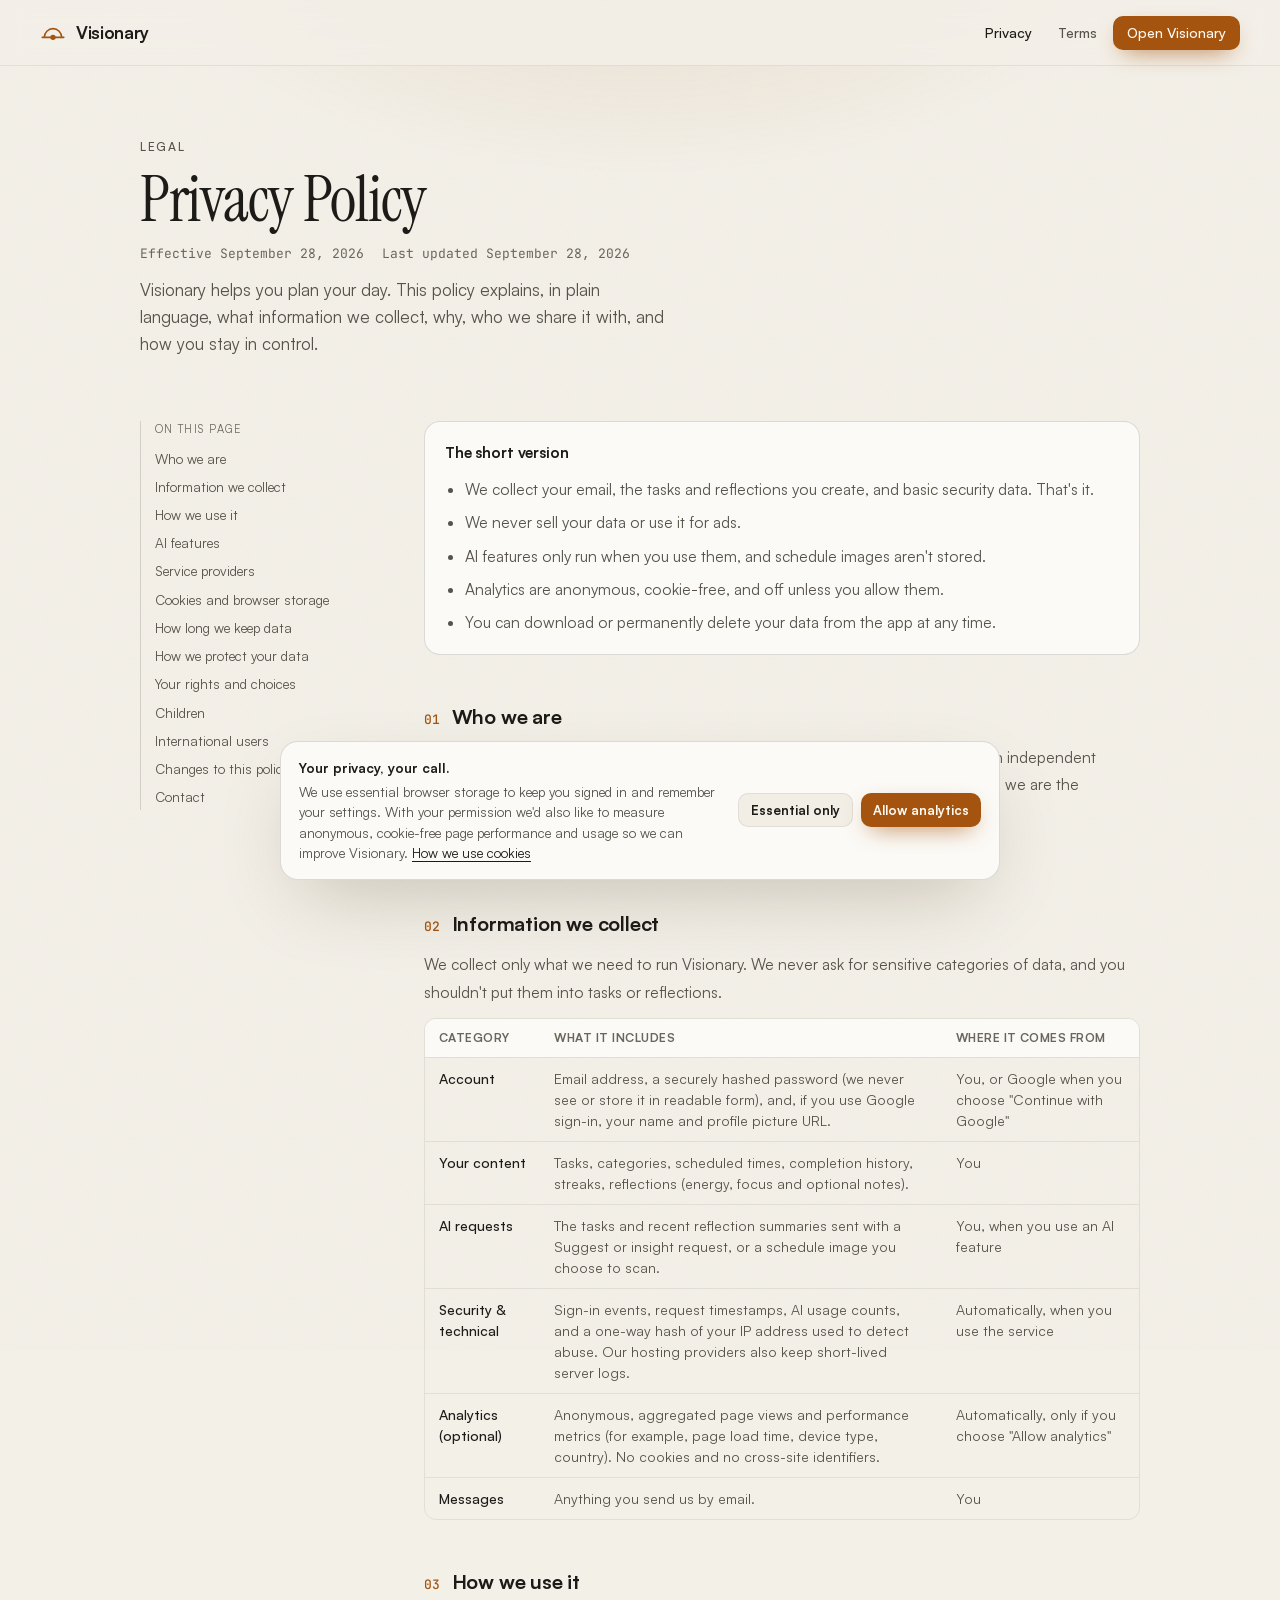
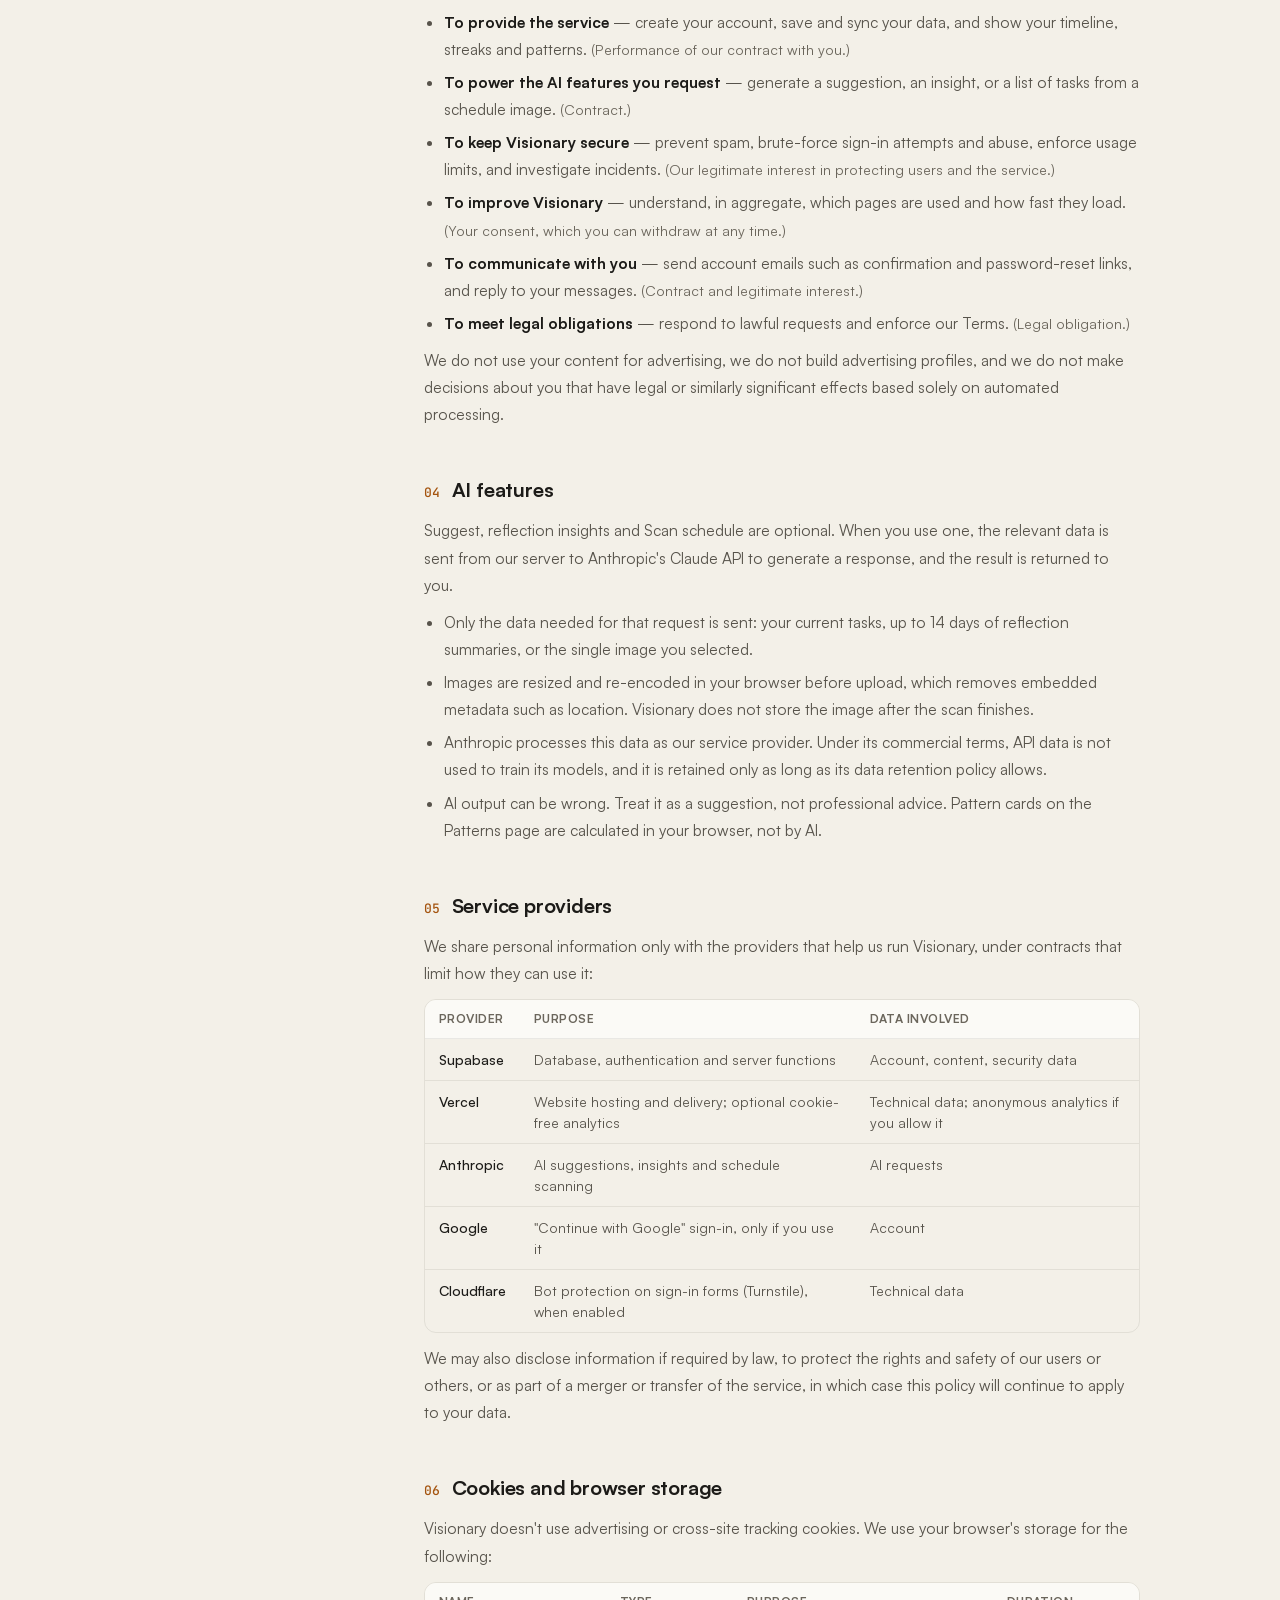
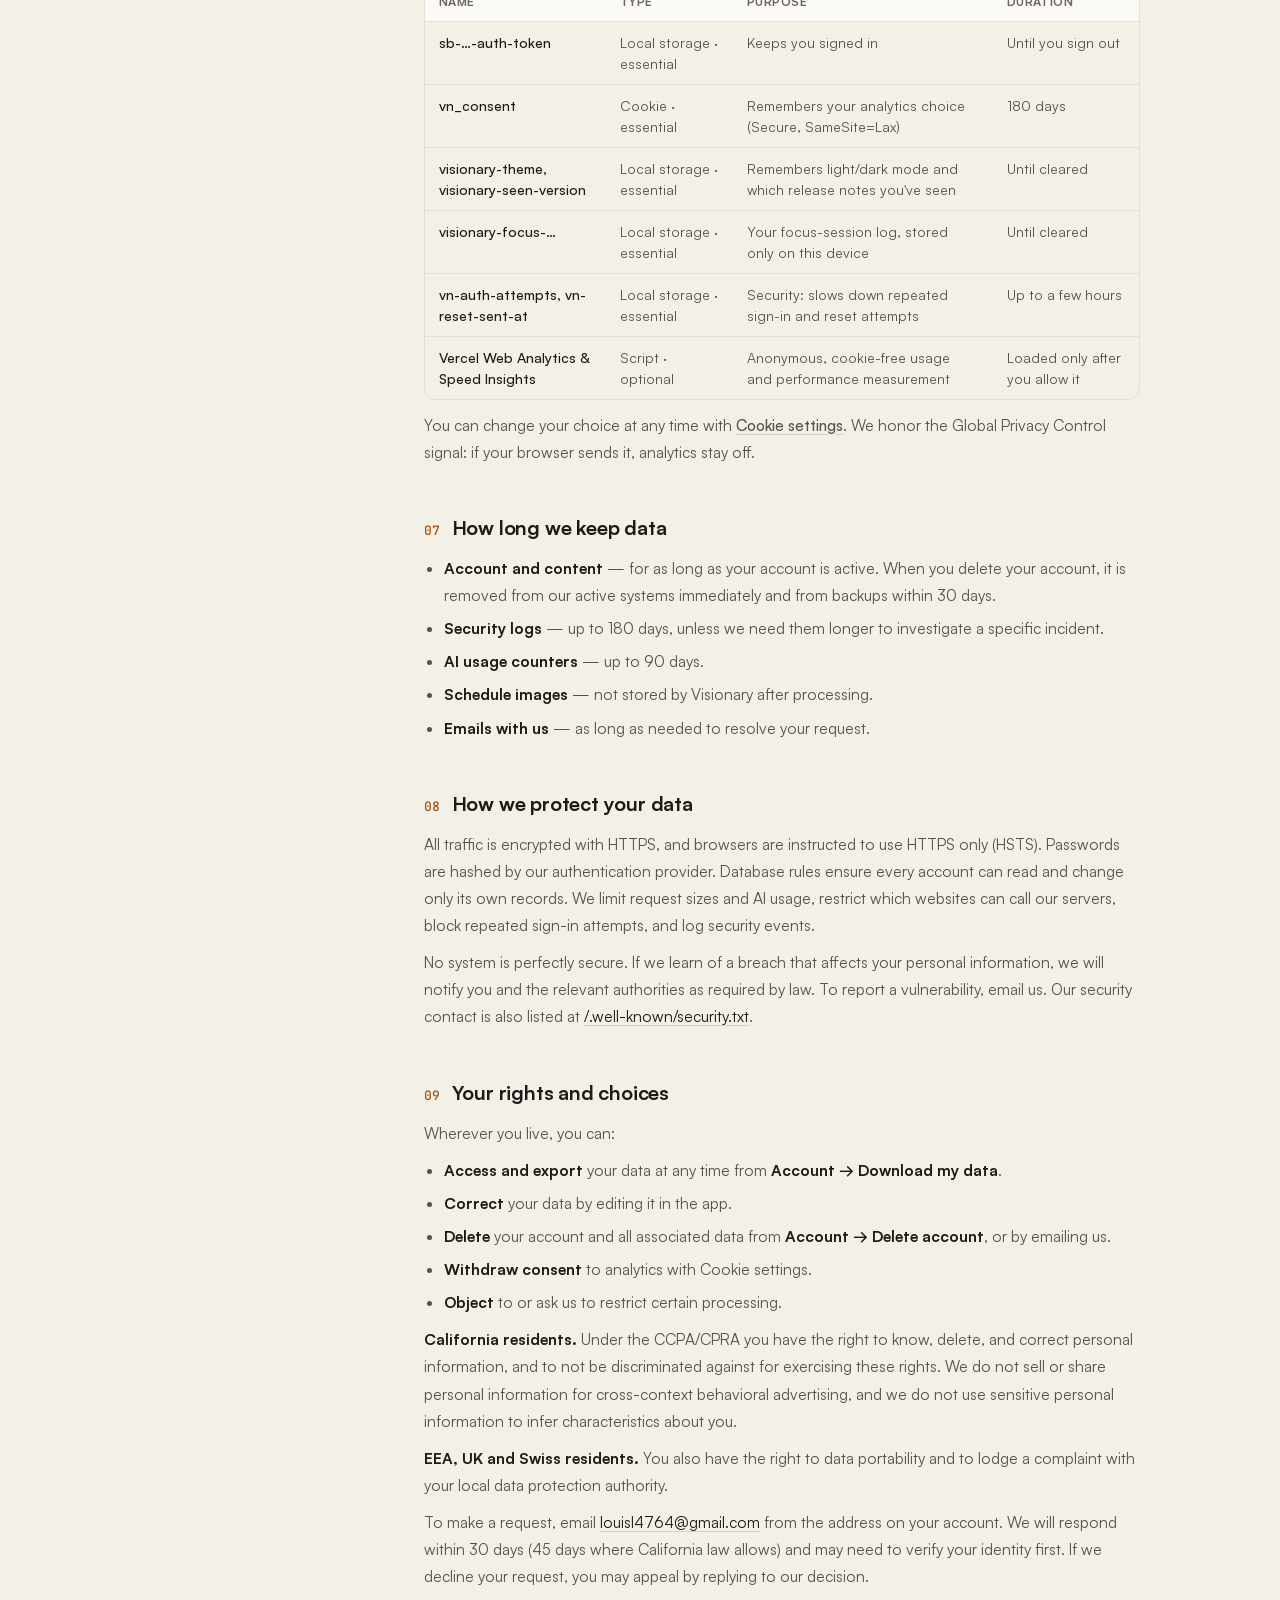
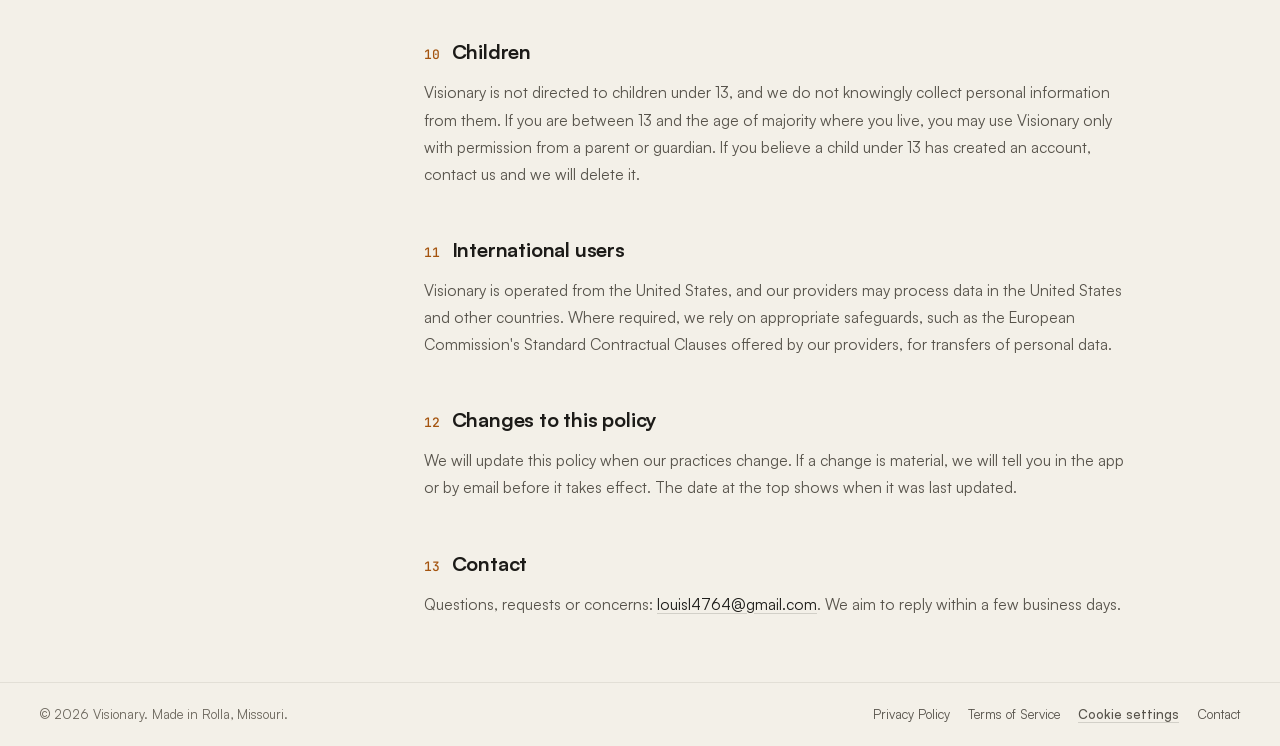
==== commit 3463267f: "Demo mode: start from fresh sample data every time Demo data and focus sessions now live in memory o" ====
--- a/privacy.html
+++ b/privacy.html
@@ -142,7 +142,6 @@
             <tr><td>visionary-theme, visionary-seen-version</td><td>Local storage · essential</td><td>Remembers light/dark mode and which release notes you've seen</td><td>Until cleared</td></tr>
             <tr><td>visionary-focus-…</td><td>Local storage · essential</td><td>Your focus-session log, stored only on this device</td><td>Until cleared</td></tr>
             <tr><td>vn-auth-attempts, vn-reset-sent-at</td><td>Local storage · essential</td><td>Security: slows down repeated sign-in and reset attempts</td><td>Up to a few hours</td></tr>
-            <tr><td>visionary-demo-v4</td><td>Local storage · essential</td><td>Sample data for demo mode, stored only on this device</td><td>Until cleared</td></tr>
             <tr><td>Vercel Web Analytics &amp; Speed Insights</td><td>Script · optional</td><td>Anonymous, cookie-free usage and performance measurement</td><td>Loaded only after you allow it</td></tr>
           </tbody>
         </table></div>
